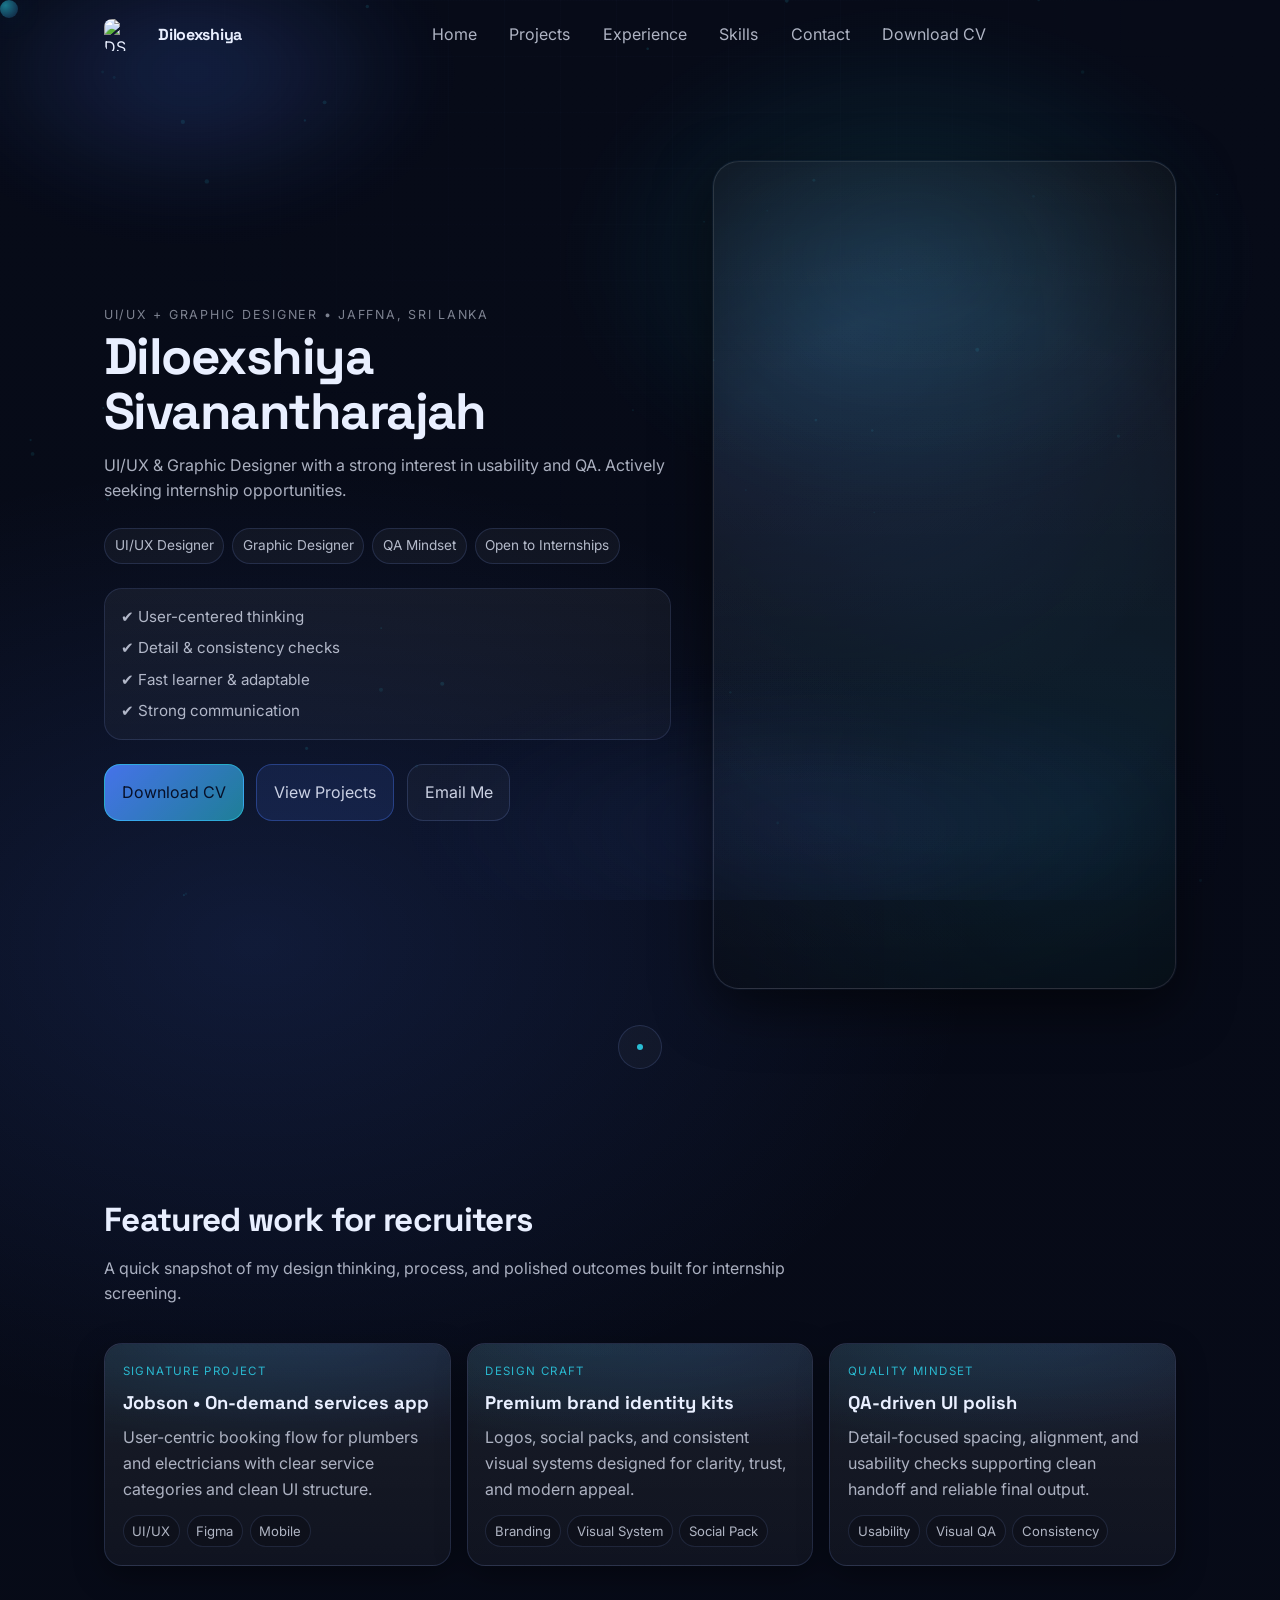
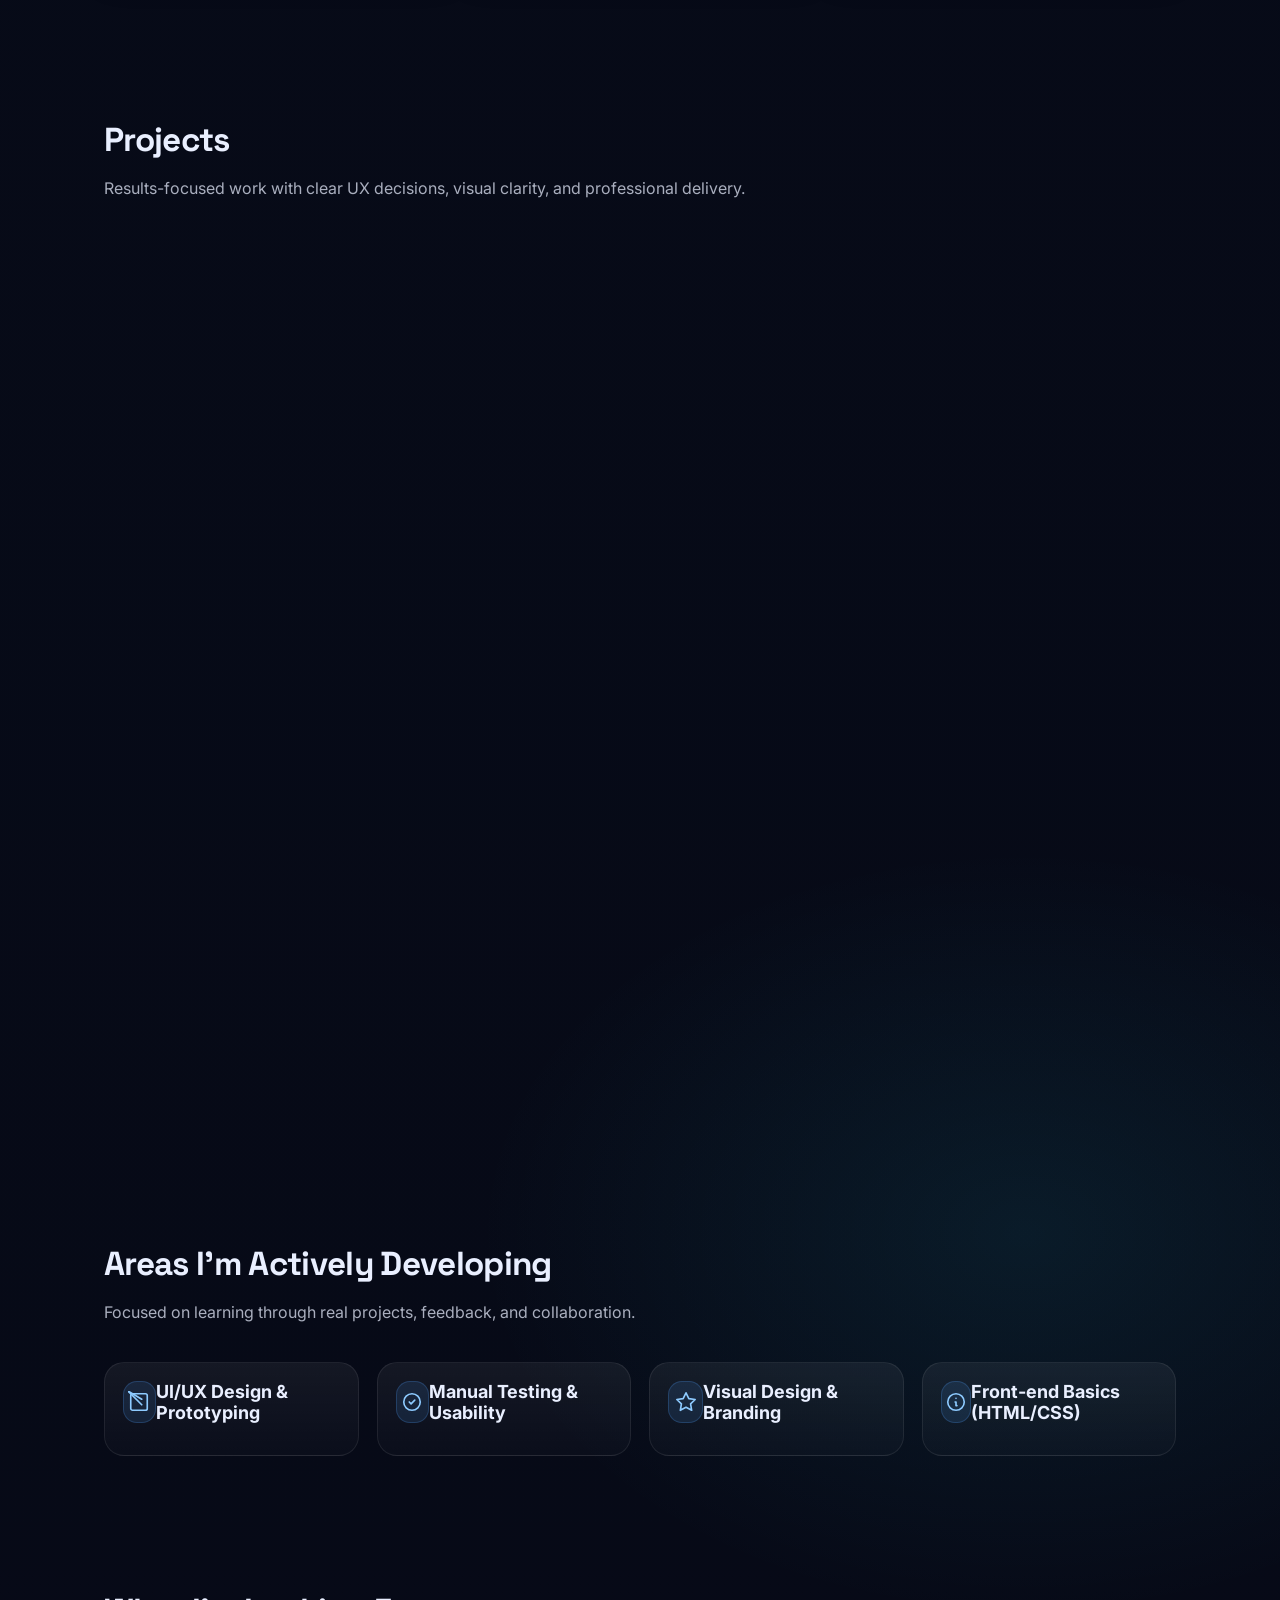
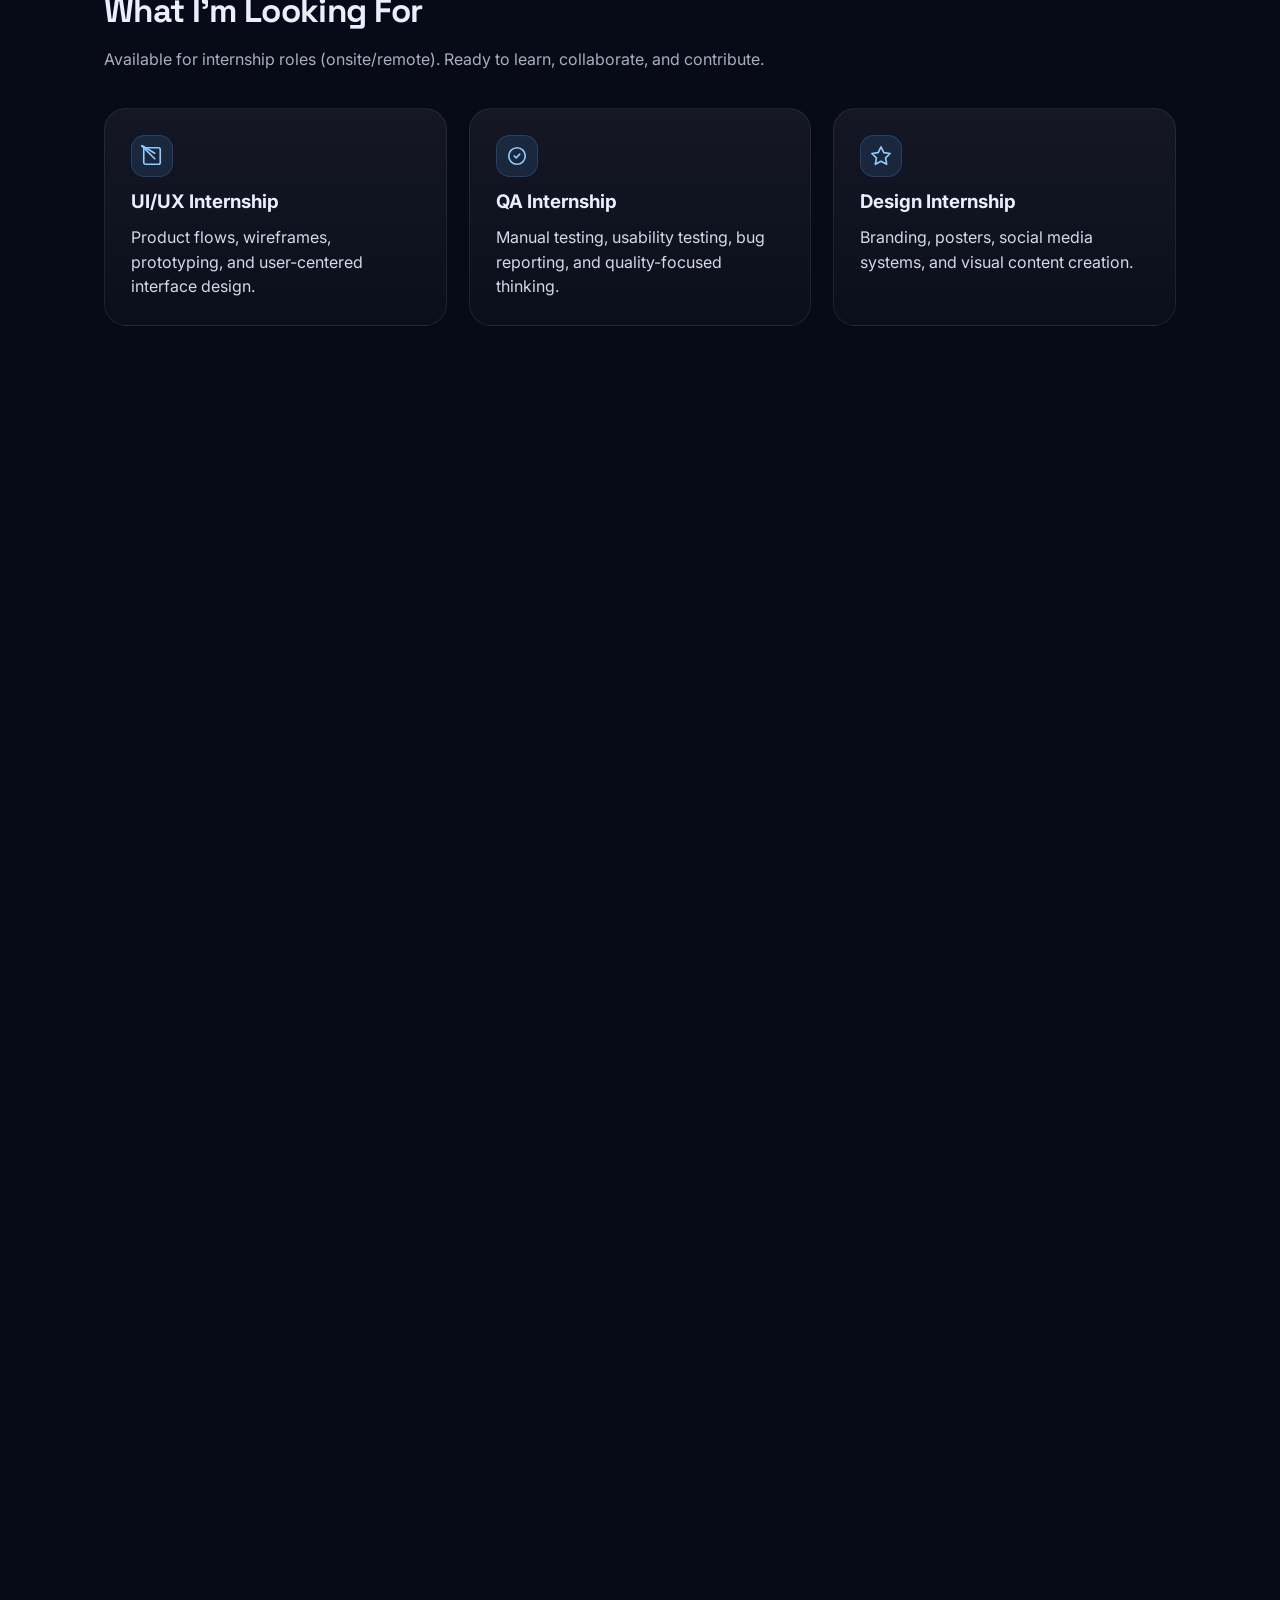
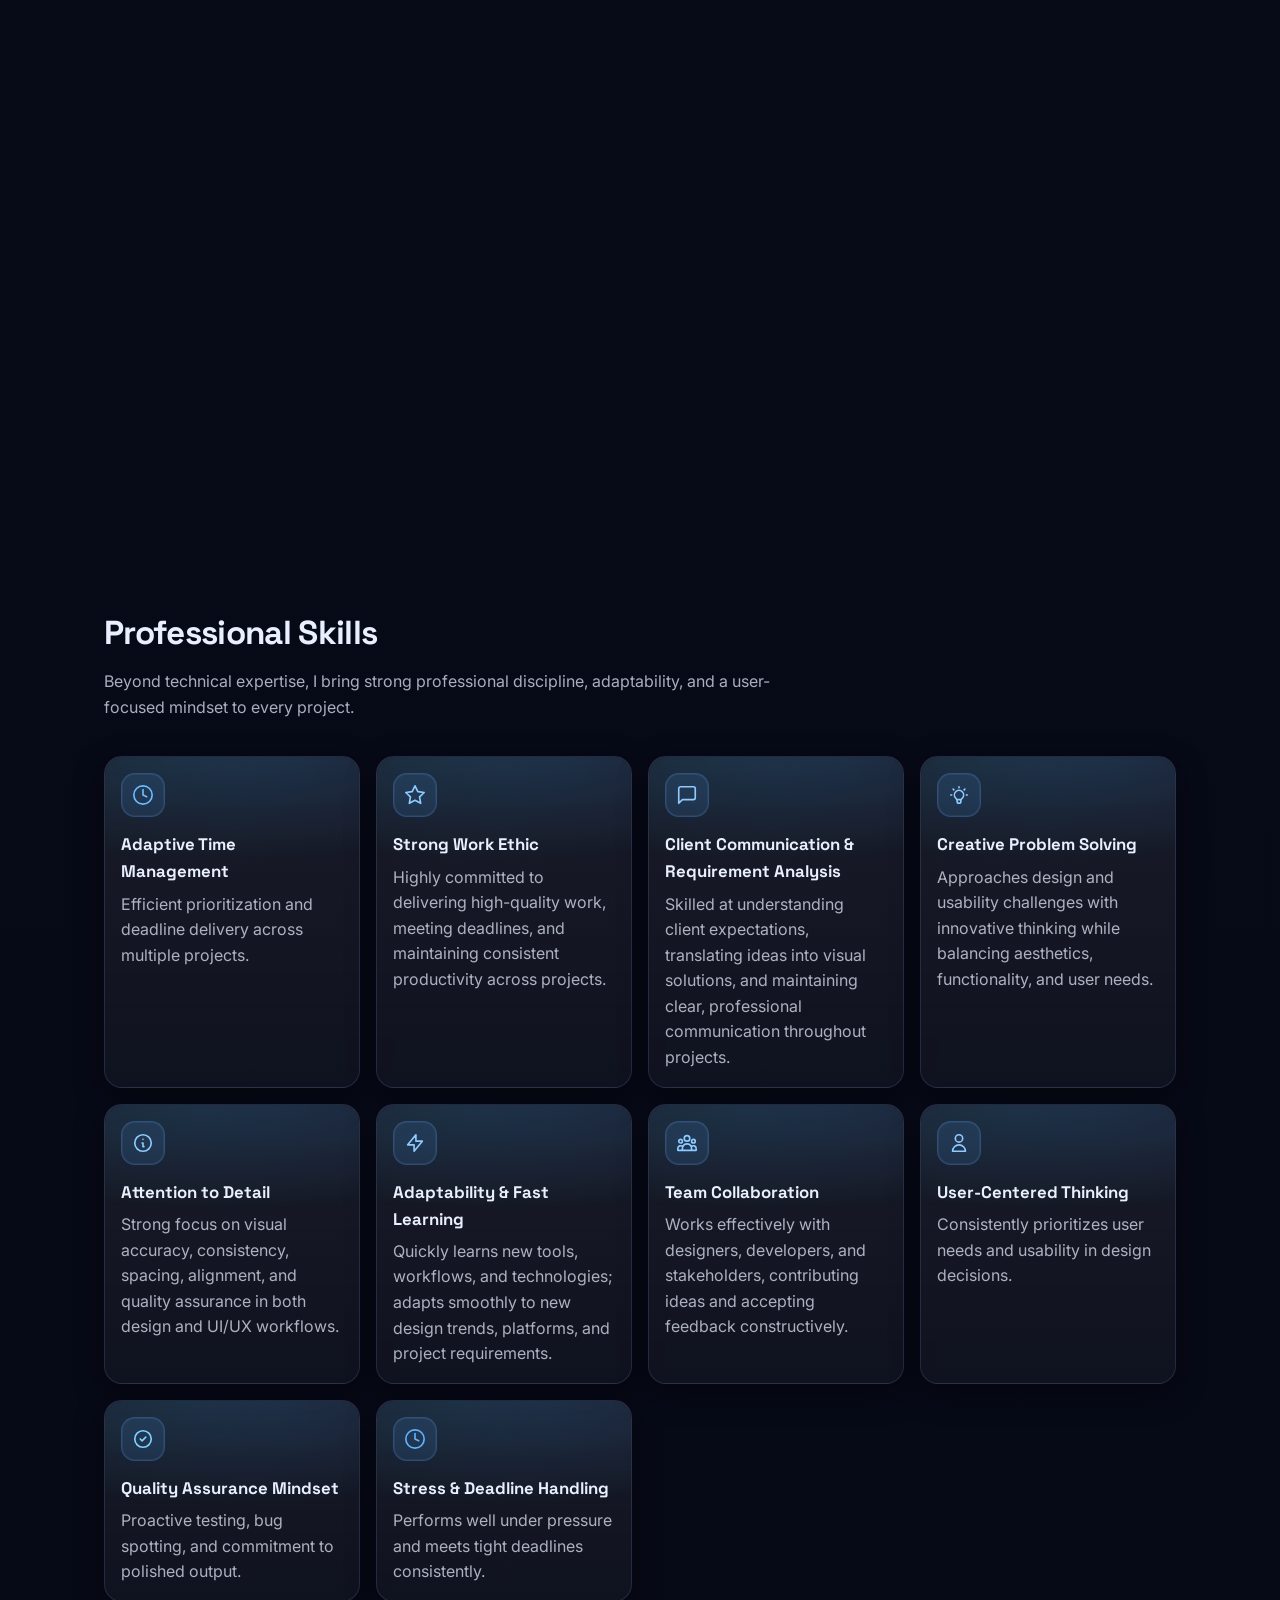
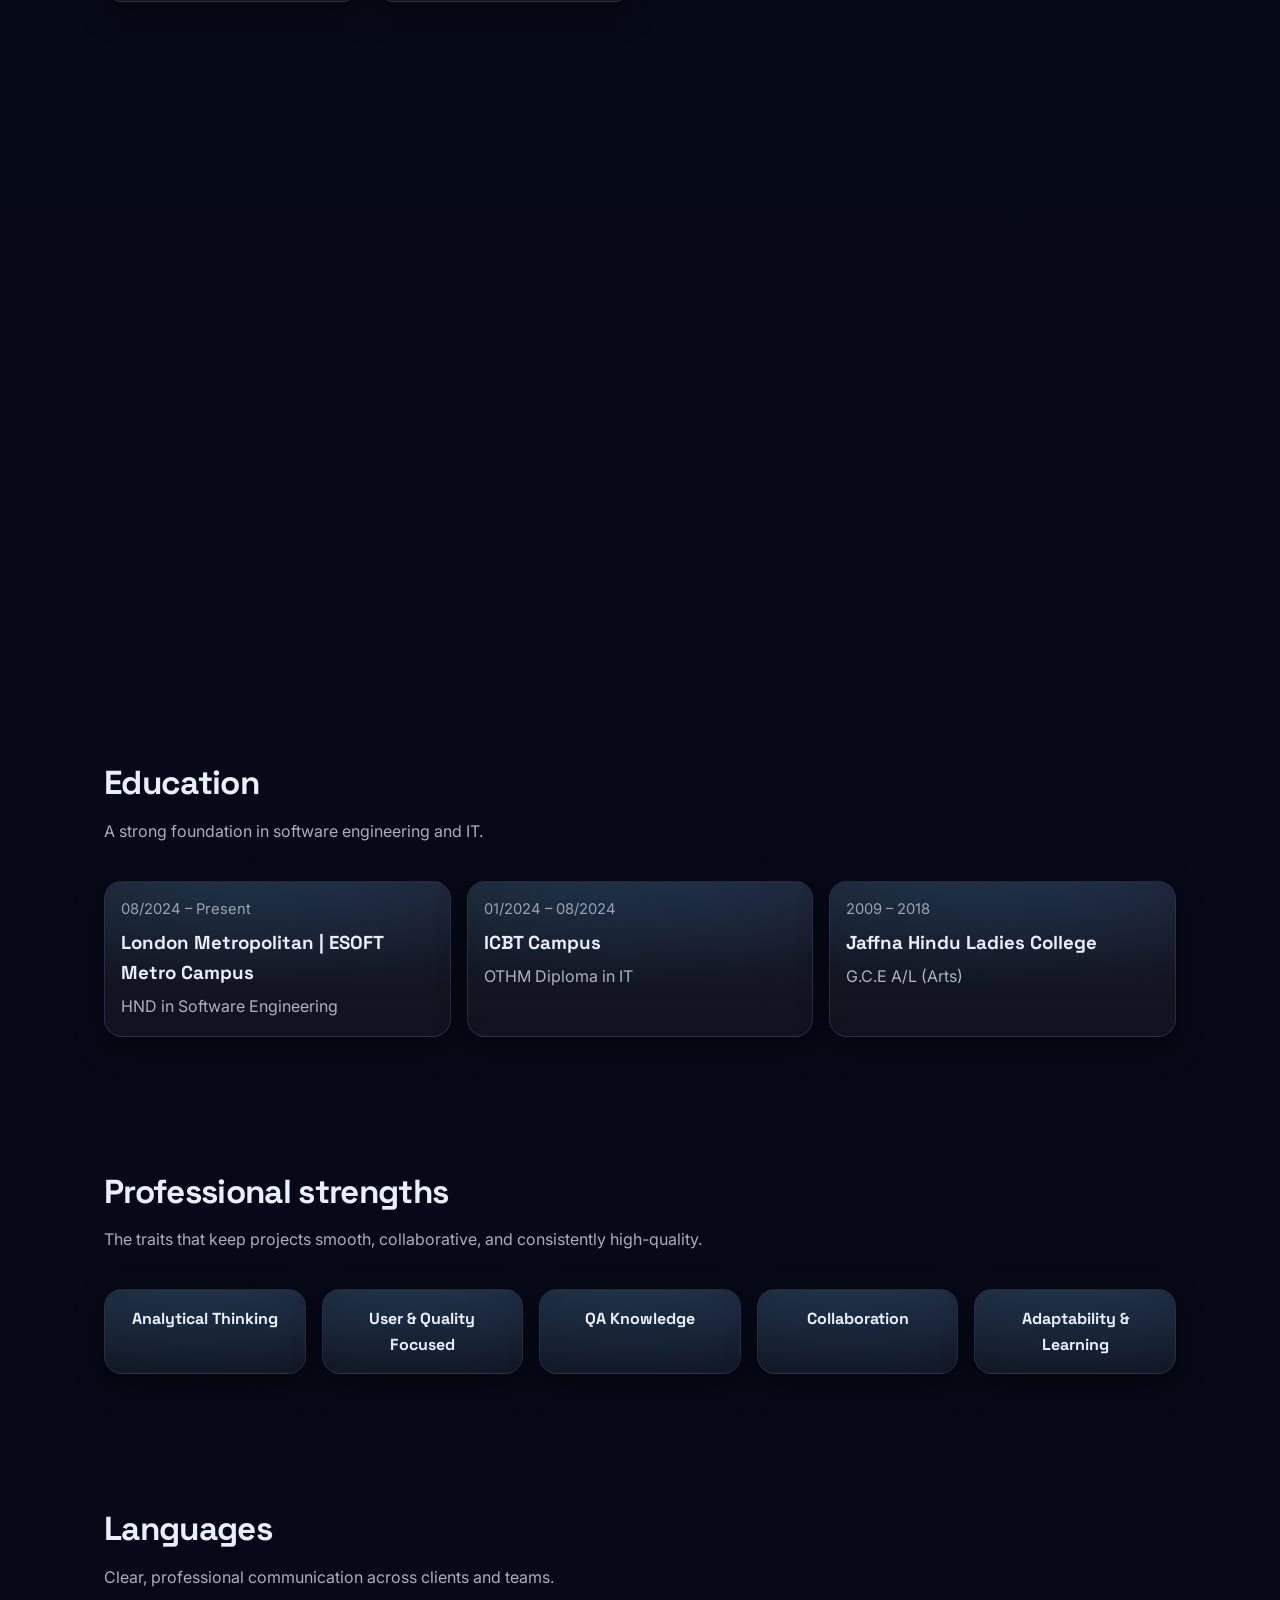
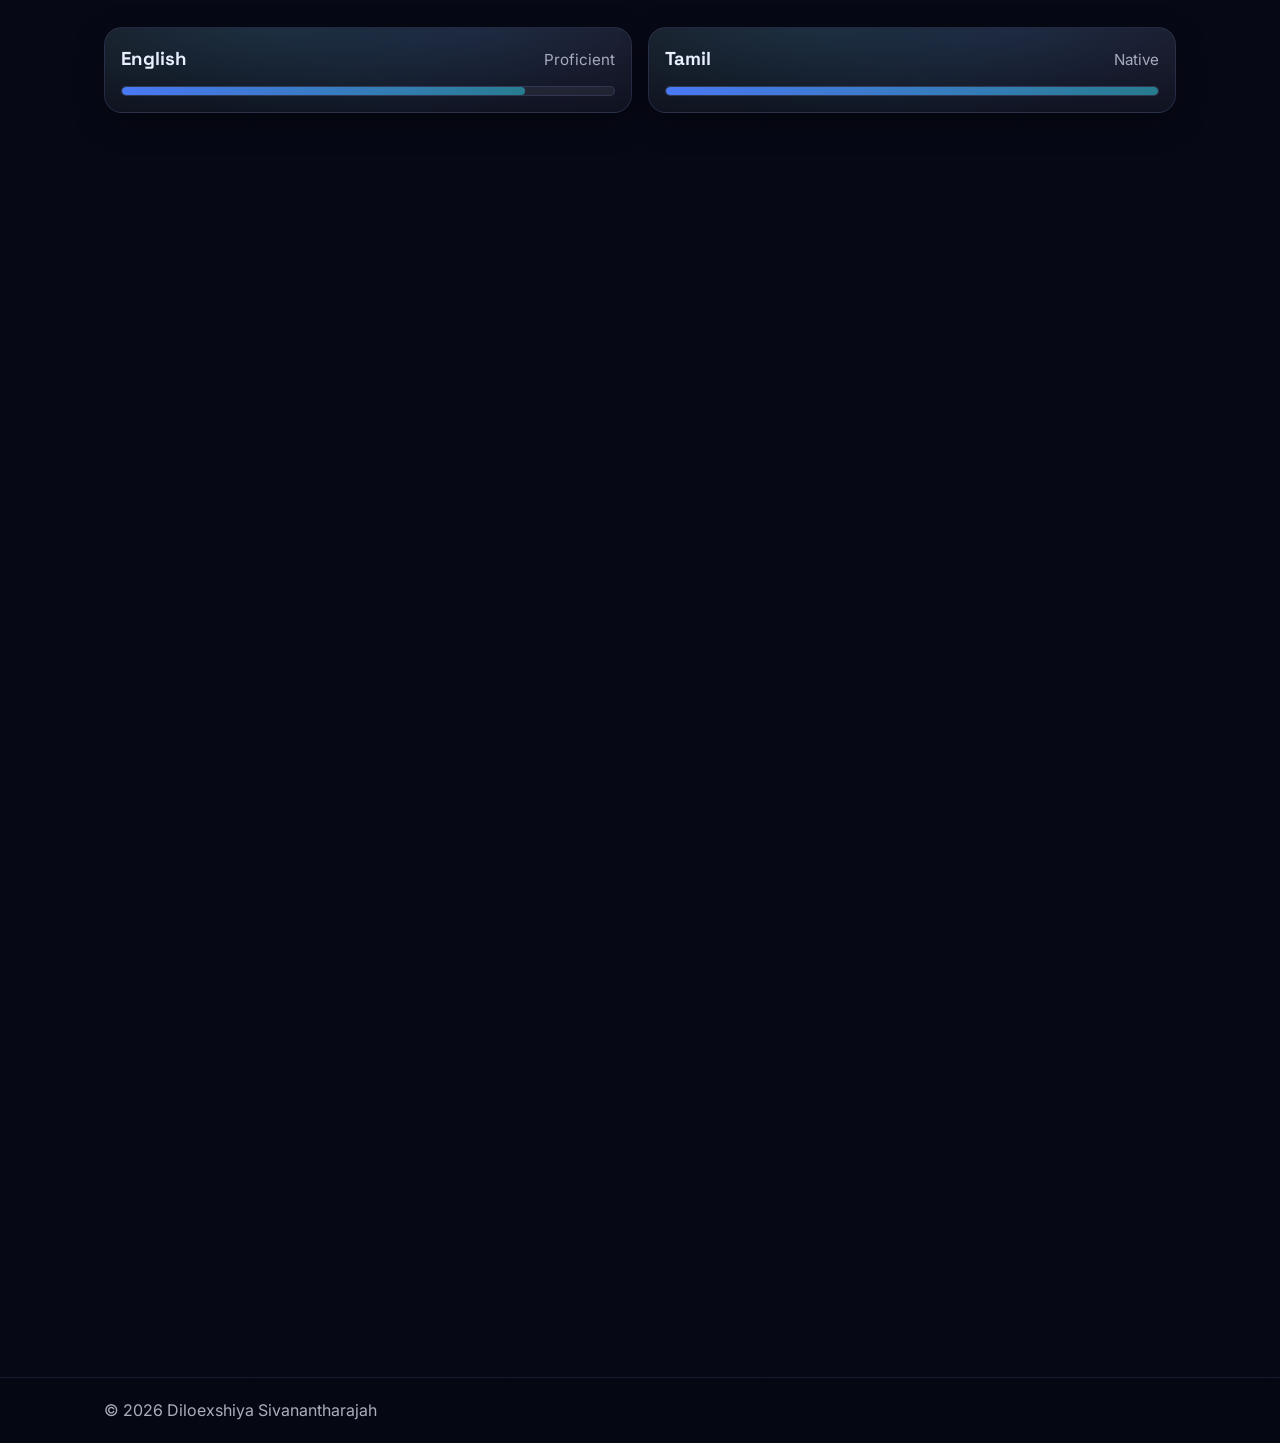
==== index.html @ c5981379 "Add files via upload" ====
<!doctype html>
<html lang="en">
<head>
  <meta charset="utf-8" />
  <meta name="viewport" content="width=device-width, initial-scale=1" />
  <meta name="theme-color" content="#070B18" />

  <!-- Primary SEO -->
  <title>Diloexshiya Sivanantharajah | UI/UX & Graphic Designer | QA Intern</title>
  
  <meta name="description" content="Diloexshiya Sivanantharajah is a UI/UX and Graphic Designer from Jaffna, Sri Lanka, with a strong interest in usability, QA, and user-centered design. Actively seeking UI/UX, QA, or Design internship opportunities." />
  
  <meta name="keywords" content="
Diloexshiya Sivanantharajah,
Diloexshiya,
Sivanantharajah,
Diloexshiya UI UX Designer,
Diloexshiya Graphic Designer,
UI UX Intern Sri Lanka,
QA Intern Sri Lanka,
Design Intern,
Usability Testing Intern,
Junior UI UX Designer,
Graphic Designer Intern,
Quality Assurance Intern,
UI UX Portfolio Sri Lanka
" />
  
  <meta name="author" content="Diloexshiya Sivanantharajah" />
  <meta name="robots" content="index, follow" />
  
  <!-- Open Graph (LinkedIn / Facebook / WhatsApp) -->
  <meta property="og:title" content="Diloexshiya Sivanantharajah | UI/UX & Graphic Designer" />
  <meta property="og:description" content="UI/UX & Graphic Designer with a QA-focused mindset. Passionate about usability, clean design, and quality. Actively seeking internship opportunities." />
  <meta property="og:type" content="website" />
  <meta property="og:url" content="https://yourdomain.com" />
  <meta property="og:image" content="https://yourdomain.com/assets/og-image.jpg" />
  <meta property="og:site_name" content="Diloexshiya Portfolio" />
  
  <!-- Twitter / X -->
  <meta name="twitter:card" content="summary_large_image" />
  <meta name="twitter:title" content="Diloexshiya Sivanantharajah | UI/UX & Graphic Designer" />
  <meta name="twitter:description" content="UI/UX & Graphic Designer with interest in QA, usability, and clean user-centered experiences. Open to internship roles." />
  <meta name="twitter:image" content="https://yourdomain.com/assets/og-image.jpg" />

  <link rel="icon" href="assets/favicon.svg" type="image/svg+xml" />

  <script type="application/ld+json">
  {
    "@context": "https://schema.org",
    "@type": "Person",
    "name": "Diloexshiya Sivanantharajah",
    "alternateName": ["Diloexshiya", "Sivanantharajah"],
    "jobTitle": "UI/UX & Graphic Designer",
    "address": {
      "@type": "PostalAddress",
      "addressLocality": "Jaffna",
      "addressCountry": "Sri Lanka"
    },
    "url": "https://yourdomain.com",
    "email": "mailto:diloexshiya@gmail.com",
    "knowsAbout": [
      "UI/UX Design",
      "Graphic Design",
      "Usability Testing",
      "Quality Assurance",
      "Manual Testing"
    ]
  }
  </script>

  <link rel="preconnect" href="https://fonts.googleapis.com" />
  <link rel="preconnect" href="https://fonts.gstatic.com" crossorigin />
  <link href="https://fonts.googleapis.com/css2?family=Inter:wght@400;500;600&family=Space+Grotesk:wght@500;600;700&display=swap" rel="stylesheet" />

  <link rel="stylesheet" href="styles.css" />
</head>

<body>
  <a class="skip-link" href="#main">Skip to content</a>

  <div class="bg" aria-hidden="true">
    <div class="bg__aurora"></div>
    <div class="bg__grid"></div>
    <canvas class="bg__dots" id="dots" aria-hidden="true"></canvas>
    <div class="bg__noise"></div>
  </div>

  <header class="header" id="header">
    <div class="container header__inner">
      <a class="logo" href="#home" aria-label="Go to home">
        <img src="assets/logo.jpeg" alt="DS" class="logo__img" />
        <span class="logo__text">Diloexshiya</span>
      </a>

      <nav class="nav" aria-label="Primary">
        <button class="nav__toggle" type="button" aria-label="Open menu" aria-expanded="false" aria-controls="nav-menu">
          <span class="nav__toggle-lines" aria-hidden="true"></span>
        </button>

        <div class="nav__menu" id="nav-menu">
          <a class="nav__link" href="#home">Home</a>
          <a class="nav__link" href="#projects">Projects</a>
          <a class="nav__link" href="#experience">Experience</a>
          <a class="nav__link" href="#skills">Skills</a>
          <a class="nav__link" href="#contact">Contact</a>
          <a class="nav__link" href="assets/cv.pdf" download>Download CV</a>
        </div>
      </nav>

      <div class="header__right">
      </div>
    </div>
  </header>

  <main id="main">
    <section class="hero section" id="home">
      <div class="container hero__grid">
        <div class="hero__left reveal" data-reveal>
          <div class="eyebrow">UI/UX + Graphic Designer • Jaffna, Sri Lanka</div>
          <h1 class="hero__title">Diloexshiya Sivanantharajah</h1>
          <p class="hero__sub">UI/UX &amp; Graphic Designer with a strong interest in usability and QA. Actively seeking internship opportunities.</p>

          <div class="badges" aria-label="Trust badges">
            <span class="badge">UI/UX Designer</span>
            <span class="badge">Graphic Designer</span>
            <span class="badge">QA Mindset</span>
            <span class="badge">Open to Internships</span>
          </div>

          <div class="trust-strip" aria-label="Intern strengths">
            <div class="trust-strip__item">✔ User-centered thinking</div>
            <div class="trust-strip__item">✔ Detail & consistency checks</div>
            <div class="trust-strip__item">✔ Fast learner & adaptable</div>
            <div class="trust-strip__item">✔ Strong communication</div>
          </div>

          <div class="hero__ctas">
            <a class="btn btn--primary" href="assets/cv.pdf" download data-magnetic>Download CV</a>
            <a class="btn btn--secondary" href="#projects" data-magnetic>View Projects</a>
            <a class="btn btn--ghost" href="mailto:diloexshiya@gmail.com" data-magnetic>Email Me</a>
          </div>

          <div class="hero__meta">
            <a class="meta-link" href="mailto:diloexshiya@gmail.com"></a>
           
            <span class="meta-text"></span>
          </div>
        </div>

        <aside class="hero__right reveal" data-reveal data-stagger="2">
          <div class="hero-photo">
            <video
              class="profile-video"
              autoplay
              muted
              loop
              playsinline
              preload="metadata"
              poster="assets/profile.mp4"
            >
              <source src="assets/Profile.mp4" type="video/mp4">
            </video>
          </div>
        </aside>
      </div>

      <a class="scroll-indicator" href="#featured" aria-label="Scroll to next section">
        <span class="scroll-indicator__dot" aria-hidden="true"></span>
      </a>
    </section>

    <section class="section" id="featured">
      <div class="container">
        <div class="section__head reveal" data-reveal>
          <h2 class="section__title">Featured work for recruiters</h2>
          <p class="section__lead">A quick snapshot of my design thinking, process, and polished outcomes built for internship screening.</p>
        </div>

        <div class="grid grid--3 reveal" data-reveal data-stagger="1">
          <article class="card feature" tabindex="0">
            <div class="feature__kicker">Signature Project</div>
            <h3 class="feature__title">Jobson • On-demand services app</h3>
            <p class="feature__text">User-centric booking flow for plumbers and electricians with clear service categories and clean UI structure.</p>
            <div class="tags">
              <span class="tag">UI/UX</span>
              <span class="tag">Figma</span>
              <span class="tag">Mobile</span>
            </div>
          </article>
          <article class="card feature" tabindex="0">
            <div class="feature__kicker">Design Craft</div>
            <h3 class="feature__title">Premium brand identity kits</h3>
            <p class="feature__text">Logos, social packs, and consistent visual systems designed for clarity, trust, and modern appeal.</p>
            <div class="tags">
              <span class="tag">Branding</span>
              <span class="tag">Visual System</span>
              <span class="tag">Social Pack</span>
            </div>
          </article>
          <article class="card feature" tabindex="0">
            <div class="feature__kicker">Quality Mindset</div>
            <h3 class="feature__title">QA-driven UI polish</h3>
            <p class="feature__text">Detail-focused spacing, alignment, and usability checks supporting clean handoff and reliable final output.</p>
            <div class="tags">
              <span class="tag">Usability</span>
              <span class="tag">Visual QA</span>
              <span class="tag">Consistency</span>
            </div>
          </article>
        </div>

        <div class="cta-row reveal" data-reveal">
        </div>
      </div>
    </section>

    <section class="section" id="projects">
      <div class="container">
        <div class="section__head reveal" data-reveal>
          <h2 class="section__title">Projects</h2>
          <p class="section__lead">Results-focused work with clear UX decisions, visual clarity, and professional delivery.</p>
        </div>

        <div class="projects reveal" data-reveal data-stagger="1">
          <article class="card project">
            <div class="project__thumb" aria-hidden="true"></div>
            <div class="project__body">
              <div class="project__kicker">CONCEPT PROJECT</div>
              <h3 class="project__title">Jobson | OnDemand Hiring &amp; Home Services App</h3>
              <div class="tags">
                <span class="tag">UI/UX</span>
                <span class="tag">Figma</span>
                <span class="tag">User flows</span>
              </div>
              <p class="project__desc">UI/UX for booking plumbers and electricians with user-centric flows, clear categories, and clean interface structure.</p>
              <div class="project__cta">
                <a class="btn btn--ghost" href="https://www.figma.com/design/7qw42lEBjFdF58IxPMGhHy/UI-UX-Designs----Diloexshiya?node-id=0-1&p=f" target="_blank" rel="noreferrer" data-magnetic>View Case Study</a>
              </div>
            </div>
          </article>

          <article class="card project">
            <div class="project__thumb project__thumb--alt" aria-hidden="true"></div>
            <div class="project__body">
              <div class="project__kicker">CONCEPT PROJECT</div>
              <h3 class="project__title">Brand Identity Kit (Logo + Social Pack)</h3>
              <div class="tags">
                <span class="tag">Branding</span>
                <span class="tag">Logo</span>
                <span class="tag">Social</span>
              </div>
              <p class="project__desc">A cohesive visual identity system built for consistency across logo, typography, and social templates.</p>
              <div class="project__cta">
                <button class="btn btn--ghost" type="button" data-modal-open="brand" data-magnetic>View Case Study</button>
              </div>
            </div>
          </article>

          <article class="card project">
            <div class="project__thumb project__thumb--alt2" aria-hidden="true"></div>
            <div class="project__body">
              <div class="project__kicker">CONCEPT PROJECT</div>
              <h3 class="project__title">Marketing Poster / Social Media Campaign</h3>
              <div class="tags">
                <span class="tag">Graphic</span>
                <span class="tag">Campaign</span>
                <span class="tag">Layout</span>
              </div>
              <p class="project__desc">High-impact visuals designed for scroll-stopping clarity and brand-aligned messaging.</p>
              <div class="project__cta">
                <button class="btn btn--ghost" type="button" data-modal-open="marketing" data-magnetic>View Case Study</button>
              </div>
            </div>
          </article>
        </div>

        <div class="cta-row reveal" data-reveal>
        </div>
      </div>
    </section>

    <section class="section" id="developing">
      <div class="container">
        <div class="section__head reveal" data-reveal>
          <h2 class="section__title">Areas I’m Actively Developing</h2>
          <p class="section__lead">Focused on learning through real projects, feedback, and collaboration.</p>
        </div>

        <div class="developing-grid reveal" data-reveal data-stagger="1">
          <article class="developing-card">
            <div class="card-icon">
              <svg viewBox="0 0 24 24" aria-hidden="true">
                <rect x="3" y="3" width="18" height="18" rx="2" ry="2" />
                <line x="9" y="9" x2="15" y2="9" />
                <line x="9" y="15" x2="15" y2="15" />
              </svg>
            </div>
            <h3>UI/UX Design &amp; Prototyping</h3>
          </article>
          <article class="developing-card">
            <div class="card-icon">
              <svg viewBox="0 0 24 24" aria-hidden="true">
                <path d="M9 12l2 2 4-4m6 2a9 9 0 11-18 0 9 9 0 0118 0z" />
              </svg>
            </div>
            <h3>Manual Testing &amp; Usability</h3>
          </article>
          <article class="developing-card">
            <div class="card-icon">
              <svg viewBox="0 0 24 24" aria-hidden="true">
                <path d="M12 2l3.09 6.26L22 9.27l-5 4.87 1.18 6.88L12 17.77l-6.18 3.25L7 14.14 2 9.27l6.91-1.01L12 2z" />
              </svg>
            </div>
            <h3>Visual Design &amp; Branding</h3>
          </article>
          <article class="developing-card">
            <div class="card-icon">
              <svg viewBox="0 0 24 24" aria-hidden="true">
                <path d="M13 16h-1v-4h-1m1-4h.01M21 12a9 9 0 11-18 0 9 9 0 0118 0z" />
              </svg>
            </div>
            <h3>Front-end Basics (HTML/CSS)</h3>
          </article>
        </div>
      </div>
    </section>

    <section class="section" id="looking-for">
      <div class="container">
        <div class="section__head reveal" data-reveal>
          <h2 class="section__title">What I’m Looking For</h2>
          <p class="section__lead">Available for internship roles (onsite/remote). Ready to learn, collaborate, and contribute.</p>
        </div>

        <div class="looking-grid reveal" data-reveal data-stagger="1">
          <article class="looking-card">
            <div class="card-icon">
              <svg viewBox="0 0 24 24" aria-hidden="true">
                <rect x="3" y="3" width="18" height="18" rx="2" ry="2" />
                <line x="9" y="9" x2="15" y2="9" />
                <line x="9" y="15" x2="15" y2="15" />
              </svg>
            </div>
            <h3>UI/UX Internship</h3>
            <p>Product flows, wireframes, prototyping, and user-centered interface design.</p>
          </article>
          <article class="looking-card">
            <div class="card-icon">
              <svg viewBox="0 0 24 24" aria-hidden="true">
                <path d="M9 12l2 2 4-4m6 2a9 9 0 11-18 0 9 9 0 0118 0z" />
              </svg>
            </div>
            <h3>QA Internship</h3>
            <p>Manual testing, usability testing, bug reporting, and quality-focused thinking.</p>
          </article>
          <article class="looking-card">
            <div class="card-icon">
              <svg viewBox="0 0 24 24" aria-hidden="true">
                <path d="M12 2l3.09 6.26L22 9.27l-5 4.87 1.18 6.88L12 17.77l-6.18 3.25L7 14.14 2 9.27l6.91-1.01L12 2z" />
              </svg>
            </div>
            <h3>Design Internship</h3>
            <p>Branding, posters, social media systems, and visual content creation.</p>
          </article>
        </div>
      </div>
    </section>

    <section class="section" id="about">
      <div class="container">
        <div class="section__head reveal" data-reveal>
          <h2 class="section__title">About</h2>
          <p class="section__lead">A detail-driven designer with a growth mindset, eager to learn and contribute in UI/UX or QA roles.</p>
        </div>

        <div class="about-layout reveal" data-reveal data-stagger="1">
          <div class="about-card">
            <p>I’m a detail-oriented and creative IT undergraduate with hands-on experience in graphic design and UI/UX. I focus on building clean, user-centered interfaces and visuals that solve real problems.</p>
            <p>Alongside design, I’m interested in software QA, usability, and manual testing fundamentals bringing a quality mindset to every screen, layout, and interaction.</p>
            <p>I’m eager to grow as a QA or UI/UX intern and contribute to teams that value clarity, usability, and reliable delivery. I enjoy learning quickly and collaborating with others.</p>
          </div>

          <div class="feature-row">
            <div class="feature-card horizontal">
              <h3>UI/UX Design</h3>
              <p>User flows, wireframes, and clean interface systems built for usability.</p>
            </div>
            <div class="feature-card horizontal">
              <h3>Graphic Design</h3>
              <p>Logos, posters, social creatives, and brand-aligned marketing visuals.</p>
            </div>
            <div class="feature-card horizontal">
              <h3>Quality &amp; Usability Mindset (QA)</h3>
              <p>Visual checks, consistency, and usability thinking for polished results.</p>
            </div>
          </div>
        </div>
      </div>
    </section>

    <section class="section" id="skills">
      <div class="container">
        <div class="section__head reveal" data-reveal>
          <h2 class="section__title">Skills</h2>
          <p class="section__lead">My skill set blends design, development fundamentals, data tools, and a QA-driven mindset to deliver reliable, professional results.</p>
        </div>

        <div class="grid grid--2 reveal" data-reveal data-stagger="1">
          <div class="card skillset">
            <h3 class="skillset__title">Programming Languages</h3>
            <div class="pills">
              <span class="pill">Java</span>
              <span class="pill">C#</span>
              <span class="pill">Python</span>
              <span class="pill">C++</span>
            </div>
          </div>
          <div class="card skillset">
            <h3 class="skillset__title">Web Technologies</h3>
            <div class="pills">
              <span class="pill">HTML</span>
              <span class="pill">CSS</span>
              <span class="pill">JavaScript</span>
            </div>
          </div>
          <div class="card skillset">
            <h3 class="skillset__title">Databases</h3>
            <div class="pills">
              <span class="pill">MySQL</span>
              <span class="pill">SQL</span>
            </div>
          </div>
          <div class="card skillset">
            <h3 class="skillset__title">Data, Analytics & Visualization Tools</h3>
            <div class="pills">
              <span class="pill">Power BI</span>
              <span class="pill">SPSS</span>
            </div>
          </div>
          <div class="card skillset">
            <h3 class="skillset__title">QA & Automation Fundamentals</h3>
            <div class="pills">
              <span class="pill">Manual Testing Concepts</span>
              <span class="pill">Test Case Creation</span>
              <span class="pill">Basic Workflow Automation</span>
              <span class="pill">Usability & Visual QA</span>
            </div>
          </div>
          <div class="card skillset">
            <h3 class="skillset__title">Design & Creative Tools</h3>
            <div class="pills">
              <span class="pill">Figma</span>
              <span class="pill">Adobe Photoshop</span>
              <span class="pill">Adobe Illustrator</span>
              <span class="pill">Canva</span>
              <span class="pill">CapCut</span>
            </div>
          </div>
          <div class="card skillset">
            <h3 class="skillset__title">Development & Technical Tools</h3>
            <div class="pills">
              <span class="pill">Visual Studio Code</span>
              <span class="pill">Visual Studio</span>
              <span class="pill">XAMPP</span>
              <span class="pill">Draw.io</span>
              <span class="pill">Cisco Packet Tracer</span>
            </div>
          </div>
          <div class="card skillset">
            <h3 class="skillset__title">Productivity & Office Tools</h3>
            <div class="pills">
              <span class="pill">Microsoft Office 365 (Word, Excel, PowerPoint, Outlook)</span>
            </div>
          </div>
          <div class="card skillset">
            <h3 class="skillset__title">AI & Productivity Tools</h3>
            <div class="pills">
              <span class="pill">Prompt Engineering</span>
              <span class="pill">Generative AI Tools (ChatGPT, Gemini)</span>
            </div>
          </div>
        </div>
      </div>
    </section>

    <section class="section" id="professional">
      <div class="container">
        <div class="section__head reveal" data-reveal>
          <h2 class="section__title">Professional Skills</h2>
          <p class="section__lead">Beyond technical expertise, I bring strong professional discipline, adaptability, and a user-focused mindset to every project.</p>
        </div>

        <div class="grid grid--4 reveal" data-reveal data-stagger="1">
          <article class="card prof" data-meter="tm" tabindex="0">
            <div class="prof__icon">
              <svg viewBox="0 0 24 24" aria-hidden="true">
                <circle cx="12" cy="12" r="10" />
                <polyline points="12,6 12,12 16,14" />
              </svg>
            </div>
            <h3 class="prof__title">Adaptive Time Management</h3>
            <div class="prof__meter">
              <div class="prof__bar" style="--percent: 85%"></div>
            </div>
            <p class="prof__text">Efficient prioritization and deadline delivery across multiple projects.</p>
          </article>

          <article class="card prof" data-meter="we" tabindex="0">
            <div class="prof__icon">
              <svg viewBox="0 0 24 24" aria-hidden="true">
                <path d="M12 2l3.09 6.26L22 9.27l-5 4.87 1.18 6.88L12 17.77l-6.18 3.25L7 14.14 2 9.27l6.91-1.01L12 2z" />
              </svg>
            </div>
            <h3 class="prof__title">Strong Work Ethic</h3>
            <div class="prof__meter">
              <div class="prof__bar" style="--percent: 90%"></div>
            </div>
            <p class="prof__text">Highly committed to delivering high-quality work, meeting deadlines, and maintaining consistent productivity across projects.</p>
          </article>

          <article class="card prof" data-meter="cc" tabindex="0">
            <div class="prof__icon">
              <svg viewBox="0 0 24 24" aria-hidden="true">
                <path d="M21 15a2 2 0 0 1-2 2H7l-4 4V5a2 2 0 0 1 2-2h14a2 2 0 0 1 2 2z" />
              </svg>
            </div>
            <h3 class="prof__title">Client Communication &amp; Requirement Analysis</h3>
            <div class="prof__meter">
              <div class="prof__bar" style="--percent: 88%"></div>
            </div>
            <p class="prof__text">Skilled at understanding client expectations, translating ideas into visual solutions, and maintaining clear, professional communication throughout projects.</p>
          </article>

          <article class="card prof" data-meter="ps" tabindex="0">
            <div class="prof__icon">
              <svg viewBox="0 0 24 24" aria-hidden="true">
                <path d="M9.663 17h4.673M12 3v1m6.364 1.636l-.707.707M21 12h-1M4 12H3m3.343-5.657l-.707-.707m2.828 9.9a5 5 0 117.072 0l-.548.547A3.374 3.374 0 0014 18.469V19a2 2 0 11-4 0v-.531c0-.895-.356-1.754-.988-2.386l-.548-.547z" />
              </svg>
            </div>
            <h3 class="prof__title">Creative Problem Solving</h3>
            <div class="prof__meter">
              <div class="prof__bar" style="--percent: 82%"></div>
            </div>
            <p class="prof__text">Approaches design and usability challenges with innovative thinking while balancing aesthetics, functionality, and user needs.</p>
          </article>

          <article class="card prof" data-meter="detail" tabindex="0">
            <div class="prof__icon">
              <svg viewBox="0 0 24 24" aria-hidden="true">
                <path d="M13 16h-1v-4h-1m1-4h.01M21 12a9 9 0 11-18 0 9 9 0 0118 0z" />
              </svg>
            </div>
            <h3 class="prof__title">Attention to Detail</h3>
            <div class="prof__meter">
              <div class="prof__bar" style="--percent: 92%"></div>
            </div>
            <p class="prof__text">Strong focus on visual accuracy, consistency, spacing, alignment, and quality assurance in both design and UI/UX workflows.</p>
          </article>

          <article class="card prof" data-meter="adapt" tabindex="0">
            <div class="prof__icon">
              <svg viewBox="0 0 24 24" aria-hidden="true">
                <path d="M13 10V3L4 14h7v7l9-11h-7z" />
              </svg>
            </div>
            <h3 class="prof__title">Adaptability &amp; Fast Learning</h3>
            <div class="prof__meter">
              <div class="prof__bar" style="--percent: 87%"></div>
            </div>
            <p class="prof__text">Quickly learns new tools, workflows, and technologies; adapts smoothly to new design trends, platforms, and project requirements.</p>
          </article>

          <article class="card prof" data-meter="collab" tabindex="0">
            <div class="prof__icon">
              <svg viewBox="0 0 24 24" aria-hidden="true">
                <path d="M17 20h5v-2a3 3 0 00-5.356-1.857M17 20H7m10 0v-2c0-.656-.126-1.283-.356-1.857M7 20H2v-2a3 3 0 015.356-1.857M7 20v-2c0-.656.126-1.283.356-1.857m0 0a5.002 5.002 0 019.288 0M15 7a3 3 0 11-6 0 3 3 0 016 0zm6 3a2 2 0 11-4 0 2 2 0 014 0zM7 10a2 2 0 11-4 0 2 2 0 014 0z" />
              </svg>
            </div>
            <h3 class="prof__title">Team Collaboration</h3>
            <div class="prof__meter">
              <div class="prof__bar" style="--percent: 85%"></div>
            </div>
            <p class="prof__text">Works effectively with designers, developers, and stakeholders, contributing ideas and accepting feedback constructively.</p>
          </article>

          <article class="card prof" data-meter="uc" tabindex="0">
            <div class="prof__icon">
              <svg viewBox="0 0 24 24" aria-hidden="true">
                <path d="M16 7a4 4 0 11-8 0 4 4 0 018 0zM12 14a7 7 0 00-7 7h14a7 7 0 00-7-7z" />
              </svg>
            </div>
            <h3 class="prof__title">User-Centered Thinking</h3>
            <div class="prof__meter">
              <div class="prof__bar" style="--percent: 89%"></div>
            </div>
            <p class="prof__text">Consistently prioritizes user needs and usability in design decisions.</p>
          </article>

          <article class="card prof" data-meter="qa" tabindex="0">
            <div class="prof__icon">
              <svg viewBox="0 0 24 24" aria-hidden="true">
                <path d="M9 12l2 2 4-4m6 2a9 9 0 11-18 0 9 9 0 0118 0z" />
              </svg>
            </div>
            <h3 class="prof__title">Quality Assurance Mindset</h3>
            <div class="prof__meter">
              <div class="prof__bar" style="--percent: 86%"></div>
            </div>
            <p class="prof__text">Proactive testing, bug spotting, and commitment to polished output.</p>
          </article>

          <article class="card prof" data-meter="stress" tabindex="0">
            <div class="prof__icon">
              <svg viewBox="0 0 24 24" aria-hidden="true">
                <circle cx="12" cy="12" r="10" />
                <polyline points="12,6 12,12 16,14" />
              </svg>
            </div>
            <h3 class="prof__title">Stress &amp; Deadline Handling</h3>
            <div class="prof__meter">
              <div class="prof__bar" style="--percent: 83%"></div>
            </div>
            <p class="prof__text">Performs well under pressure and meets tight deadlines consistently.</p>
          </article>
        </div>
      </div>
    </section>

    <section class="section" id="experience">
      <div class="container">
        <div class="section__head reveal" data-reveal>
          <h2 class="section__title">Experience</h2>
          <p class="section__lead">Hands-on freelance delivery and professional teamwork, presented as a clean timeline.</p>
        </div>

        <div class="timeline reveal" data-reveal data-stagger="1">
          <article class="timeline__item">
            <div class="timeline__dot" aria-hidden="true"></div>
            <div class="card timeline__card">
              <div class="timeline__meta">08/2024 – Present</div>
              <h3 class="timeline__title">Freelance Graphic &amp; UI/UX Designer</h3>
              <ul class="timeline__list">
                <li>Designed logos, social creatives, posters, and marketing materials.</li>
                <li>Collaborated with clients to define brand identity and objectives.</li>
                <li>Managed multiple projects with structured feedback iterations.</li>
              </ul>
            </div>
          </article>

          <article class="timeline__item">
            <div class="timeline__dot" aria-hidden="true"></div>
            <div class="card timeline__card">
              <div class="timeline__meta">Jaffna Zonal Education Office</div>
              <h3 class="timeline__title">In Service Advisor (ISA)</h3>
              <ul class="timeline__list">
                <li>Supported coordination and communication in a structured office workflow.</li>
                <li>Maintained accuracy and consistency in documentation and updates.</li>
              </ul>
            </div>
          </article>
        </div>
      </div>
    </section>

    <section class="section" id="education">
      <div class="container">
        <div class="section__head reveal" data-reveal>
          <h2 class="section__title">Education</h2>
          <p class="section__lead">A strong foundation in software engineering and IT.</p>
        </div>

        <div class="grid grid--3 reveal" data-reveal data-stagger="1">
          <article class="card edu">
            <div class="edu__meta">08/2024 – Present</div>
            <h3 class="edu__title">London Metropolitan | ESOFT Metro Campus</h3>
            <p class="edu__text">HND in Software Engineering</p>
          </article>
          <article class="card edu">
            <div class="edu__meta">01/2024 – 08/2024</div>
            <h3 class="edu__title">ICBT Campus</h3>
            <p class="edu__text">OTHM Diploma in IT</p>
          </article>
          <article class="card edu">
            <div class="edu__meta">2009 – 2018</div>
            <h3 class="edu__title">Jaffna Hindu Ladies College</h3>
            <p class="edu__text">G.C.E A/L (Arts)</p>
          </article>
        </div>
      </div>
    </section>

    <section class="section" id="strengths">
      <div class="container">
        <div class="section__head reveal" data-reveal>
          <h2 class="section__title">Professional strengths</h2>
          <p class="section__lead">The traits that keep projects smooth, collaborative, and consistently high-quality.</p>
        </div>

        <div class="grid grid--5 reveal" data-reveal data-stagger="1">
          <article class="card strength"><h3>Analytical Thinking</h3></article>
          <article class="card strength"><h3>User &amp; Quality Focused</h3></article>
          <article class="card strength"><h3>QA Knowledge</h3></article>
          <article class="card strength"><h3>Collaboration</h3></article>
          <article class="card strength"><h3>Adaptability &amp; Learning</h3></article>
        </div>
      </div>
    </section>

    <section class="section" id="languages">
      <div class="container">
        <div class="section__head reveal" data-reveal>
          <h2 class="section__title">Languages</h2>
          <p class="section__lead">Clear, professional communication across clients and teams.</p>
        </div>

        <div class="grid grid--2 reveal" data-reveal data-stagger="1">
          <div class="card lang">
            <div class="lang__row">
              <h3 class="lang__title">English</h3>
              <span class="lang__level">Proficient</span>
            </div>
            <div class="lang__bar" aria-hidden="true"><span class="lang__fill" data-fill="0.82"></span></div>
          </div>
          <div class="card lang">
            <div class="lang__row">
              <h3 class="lang__title">Tamil</h3>
              <span class="lang__level">Native</span>
            </div>
            <div class="lang__bar" aria-hidden="true"><span class="lang__fill" data-fill="1"></span></div>
          </div>
        </div>
      </div>
    </section>

    <section class="section" id="references">
      <div class="container">
        <div class="section__head reveal" data-reveal>
          <h2 class="section__title">References</h2>
          <p class="section__lead">Professional contacts available on request.</p>
        </div>

        <div class="grid grid--2 reveal" data-reveal data-stagger="1">
          <article class="card ref">
            <h3 class="ref__name">Akalya Rajabhrathy</h3>
            <p class="ref__meta">+94 77 617 6884</p>
          </article>
          <article class="card ref">
            <h3 class="ref__name">A Antony Romolson LL.B(Hon) LL.M, Attorney-at-law</h3>
            <p class="ref__meta"><a href="mailto:antonyromolson@gmail.com">antonyromolson@gmail.com</a><br />Mobile: +94 77 170 0264</p>
          </article>
        </div>
      </div>
    </section>

    <section class="section" id="contact">
      <div class="container">
        <div class="section__head reveal" data-reveal>
          <h2 class="section__title">Contact</h2>
          <p class="section__lead">I’m currently seeking UI/UX or QA internship opportunities. If you’re hiring interns, I’d love to connect.</p>
        </div>

        <div class="contact reveal" data-reveal data-stagger="1">
          <div class="card contact__info">
            <div class="contact__item">
              <div class="contact__label">Email</div>
              <a class="contact__value" href="mailto:diloexshiya@gmail.com">diloexshiya@gmail.com</a>
            </div>
            <div class="contact__item">
              <div class="contact__label">Phone</div>
              <a class="contact__value" href="tel:+94762922834">+94 76 292 2834</a>
            </div>
            <div class="contact__item">
              <div class="contact__label">Location</div>
              <div class="contact__value">Jaffna, Sri Lanka</div>
            </div>

            <div class="social" aria-label="Social links">
              <a class="social__btn" href="mailto:diloexshiya@gmail.com" data-platform="email" data-magnetic>Email</a>
              <a class="social__btn" href="#" target="_blank" rel="noreferrer" data-platform="linkedin" data-magnetic>LinkedIn</a>
              <a class="social__btn" href="#" target="_blank" rel="noreferrer" data-platform="behance" data-magnetic>Behance</a>
              <a class="social__btn" href="https://www.figma.com/design/7qw42lEBjFdF58IxPMGhHy/UI-UX-Designs----Diloexshiya?node-id=0-1&p=f" target="_blank" rel="noreferrer" data-platform="figma" data-magnetic>Figma</a>
              <a class="btn btn--primary btn--block" href="assets/cv.pdf" download data-magnetic>Download CV</a>
            </div>
          </div>

          <div class="card contact__form">
            <form id="contact-form" novalidate>
              <div class="field">
                <label class="field__label" for="name">Name</label>
                <input class="field__input" id="name" name="name" type="text" autocomplete="name" required />
                <div class="field__error" data-error-for="name" role="alert"></div>
              </div>

              <div class="field">
                <label class="field__label" for="email">Email</label>
                <input class="field__input" id="email" name="email" type="email" autocomplete="email" required />
                <div class="field__error" data-error-for="email" role="alert"></div>
              </div>

              <div class="field">
                <label class="field__label" for="message">Message</label>
                <textarea class="field__input field__textarea" id="message" name="message" rows="5" required></textarea>
                <div class="field__error" data-error-for="message" role="alert"></div>
              </div>

              <button class="btn btn--primary btn--block" type="submit" data-magnetic>Send Message</button>
            </form>
          </div>
        </div>
      </div>
    </section>
  </main>

  <footer class="footer">
    <div class="container footer__inner">
      <div class="footer__left">© <span id="year"></span> Diloexshiya Sivanantharajah</div>
      <div class="footer__right" aria-label="Footer links">
      </div>
    </div>
  </footer>

  <div class="toast" id="toast" role="status" aria-live="polite" aria-atomic="true"></div>

  <dialog class="modal" id="modal" aria-label="Project case study">
    <div class="modal__inner">
      <button class="modal__close" type="button" aria-label="Close modal" data-modal-close>Close</button>
      <div class="modal__content" id="modal-content"></div>
    </div>
  </dialog>

  <div class="cursor" id="cursor" aria-hidden="true"></div>

  <script src="script.js"></script>
</body>
</html>
---- styles.css ----
html,body{overflow-x:hidden}
:root{
  --bg-0:#060815;
  --bg-1:#070b18;
  --bg-2:#0b1430;
  --card:rgba(255,255,255,.06);
  --card-2:rgba(255,255,255,.08);
  --stroke:rgba(140,170,255,.18);
  --stroke-2:rgba(140,170,255,.28);

  --text:#e9efff;
  --muted:rgba(233,239,255,.72);
  --faint:rgba(233,239,255,.52);

  --accent:#4c7dff;
  --accent-2:#2fe7ff;
  --glow:rgba(76,125,255,.35);
  --glow-2:rgba(47,231,255,.18);

  --shadow:0 18px 50px rgba(0,0,0,.45);
  --shadow-soft:0 10px 30px rgba(0,0,0,.35);

  --radius:18px;
  --radius-sm:14px;
  --container:1120px;

  --space-1:clamp(.75rem,1.2vw,1rem);
  --space-2:clamp(1rem,2vw,1.5rem);
  --space-3:clamp(1.5rem,3vw,2.25rem);
  --space-4:clamp(2rem,4vw,3.25rem);
  --space-5:clamp(2.5rem,5vw,4.25rem);

  --h1:clamp(2.2rem,4vw,3.6rem);
  --h2:clamp(1.6rem,2.6vw,2.2rem);
  --h3:clamp(1.15rem,1.4vw,1.35rem);

  --ease:cubic-bezier(.2,.8,.2,1);
  --dur:650ms;
  --dur-fast:220ms;
}

*{box-sizing:border-box}
html{scroll-behavior:smooth}
body{
  margin:0;
  color:var(--text);
  background:radial-gradient(1200px 800px at 20% 10%, rgba(76,125,255,.14), transparent 60%),
             radial-gradient(1000px 700px at 80% 30%, rgba(47,231,255,.08), transparent 55%),
             linear-gradient(180deg, var(--bg-1), var(--bg-0));
  font-family:Inter, system-ui, -apple-system, Segoe UI, Roboto, Arial, sans-serif;
  line-height:1.6;
  overflow-x:hidden;
}

img{max-width:100%;display:block}
a{color:inherit;text-decoration:none}
button,input,textarea{font:inherit;color:inherit}

:focus-visible{outline:2px solid rgba(47,231,255,.8);outline-offset:3px;border-radius:10px}

.skip-link{
  position:absolute;left:-999px;top:8px;z-index:50;
  padding:.6rem .9rem;border-radius:12px;
  background:rgba(7,11,24,.92);
  border:1px solid var(--stroke);
}
.skip-link:focus{left:10px}

.container{max-width:var(--container);margin:0 auto;padding:0 var(--space-2)}
.section{padding:var(--space-5) 0;position:relative}

.section__head{display:grid;gap:.6rem;margin-bottom:var(--space-3)}
.section__title{font-family:"Space Grotesk", Inter, sans-serif;font-size:var(--h2);letter-spacing:-.02em;margin:0}
.section__lead{margin:0;color:var(--muted);max-width:70ch}

.header{
  position:sticky;top:0;z-index:40;
  transition:background var(--dur-fast) var(--ease), border-color var(--dur-fast) var(--ease), box-shadow var(--dur-fast) var(--ease);
  border-bottom:1px solid transparent;
}
.header.is-scrolled{
  background:rgba(6,8,21,.65);
  backdrop-filter:blur(14px);
  border-bottom:1px solid rgba(140,170,255,.14);
  box-shadow:0 10px 40px rgba(0,0,0,.25);
}
.header__inner{display:flex;align-items:center;justify-content:space-between;gap:1rem;min-height:70px}

.logo{display:flex;align-items:center;gap:.65rem}
.logo__img{
  width:32px;
  height:32px;
  border-radius:8px;
  margin-right:12px;
  object-fit:contain;
}
.logo__text{font-family:"Space Grotesk";font-weight:700;letter-spacing:-.02em}

.header__right{display:flex;align-items:center;gap:.9rem}

.nav{display:flex;align-items:center;gap:1rem}
.nav__toggle{
  display:inline-flex;align-items:center;justify-content:center;
  width:44px;height:44px;border-radius:14px;
  background:rgba(255,255,255,.04);
  border:1px solid rgba(140,170,255,.16);
  cursor:pointer;
  transition:transform var(--dur-fast) var(--ease), border-color var(--dur-fast) var(--ease);
}
.nav__toggle:hover{transform:translateY(-1px);border-color:rgba(140,170,255,.32)}
.nav__toggle-lines{
  width:18px;height:12px;position:relative;
}
.nav__toggle-lines::before,
.nav__toggle-lines::after{
  content:"";position:absolute;left:0;right:0;height:2px;border-radius:99px;background:rgba(233,239,255,.8);
  transition:transform var(--dur-fast) var(--ease), top var(--dur-fast) var(--ease), bottom var(--dur-fast) var(--ease);
}
.nav__toggle-lines::before{top:1px}
.nav__toggle-lines::after{bottom:1px}

.nav__menu{display:none;gap:.4rem;align-items:center}
.nav__link{
  padding:.55rem .75rem;border-radius:14px;
  color:rgba(233,239,255,.74);
  border:1px solid transparent;
  transition:background var(--dur-fast) var(--ease), border-color var(--dur-fast) var(--ease), color var(--dur-fast) var(--ease);
}
.nav__link:hover{color:var(--text);background:rgba(255,255,255,.04);border-color:rgba(140,170,255,.18)}

.avatar{position:relative;width:40px;height:40px;border-radius:999px;display:grid;place-items:center}
.avatar__img{width:40px;height:40px;border-radius:999px;object-fit:cover;border:1px solid rgba(140,170,255,.22)}
.avatar__ring{
  position:absolute;inset:-4px;border-radius:999px;
  background:conic-gradient(from 180deg, rgba(76,125,255,.0), rgba(76,125,255,.55), rgba(47,231,255,.35), rgba(76,125,255,.0));
  filter:blur(.2px);
  animation:ring 2.8s linear infinite;
  opacity:.95;
}
@keyframes ring{to{transform:rotate(360deg)}}

.hero{padding:90px 0 60px}
.hero__grid{display:grid;grid-template-columns:1.1fr .9fr;gap:42px;align-items:center}
.hero__title{font-family:"Space Grotesk";font-size:var(--h1);letter-spacing:-.03em;line-height:1.08;margin:.25rem 0 0}
.hero__sub{margin:.8rem 0 0;color:var(--muted);max-width:60ch}
.eyebrow{color:var(--faint);letter-spacing:.14em;text-transform:uppercase;font-size:.78rem}
.hero__ctas{display:flex;flex-wrap:wrap;gap:.8rem;margin-top:var(--space-2)}
.hero__meta{display:flex;align-items:center;gap:.75rem;margin-top:var(--space-2);color:rgba(233,239,255,.68)}
.meta-link{color:rgba(233,239,255,.82)}
.meta-link:hover{color:var(--text)}
.meta-dot{width:5px;height:5px;border-radius:99px;background:rgba(47,231,255,.7)}
.badges{display:flex;flex-wrap:wrap;gap:.5rem;margin-top:var(--space-2)}
.badge{
  padding:.38rem .6rem;border-radius:999px;
  background:rgba(255,255,255,.04);
  border:1px solid rgba(140,170,255,.16);
  color:rgba(233,239,255,.76);
  font-size:.85rem
}
.trust-strip{
  margin-top:var(--space-2);
  display:grid;gap:.45rem;
  padding:1rem;
  border-radius:var(--radius);
  background:linear-gradient(180deg, rgba(255,255,255,.05), rgba(255,255,255,.03));
  border:1px solid rgba(140,170,255,.14);
}
.trust-strip__item{color:rgba(233,239,255,.74);font-size:.95rem}
.card{
  background:linear-gradient(180deg, rgba(255,255,255,.08), rgba(255,255,255,.04));
  border:1px solid rgba(140,170,255,.16);
  border-radius:var(--radius);
  box-shadow:var(--shadow-soft);
  backdrop-filter:blur(14px);
  position:relative;
}
.card::before{
  content:"";position:absolute;inset:0;border-radius:inherit;
  background:radial-gradient(600px 180px at 30% 0%, rgba(47,231,255,.10), transparent 60%),
             radial-gradient(600px 180px at 70% 0%, rgba(76,125,255,.12), transparent 60%);
  opacity:.8;pointer-events:none;
}
.card > *{position:relative}
.btn{
  display:inline-flex;align-items:center;justify-content:center;gap:.55rem;
  padding:.9rem 1.05rem;border-radius:16px;
  border:1px solid rgba(140,170,255,.18);
  background:rgba(255,255,255,.04);
  color:rgba(233,239,255,.86);
  cursor:pointer;
  transition:transform var(--dur-fast) var(--ease), border-color var(--dur-fast) var(--ease), background var(--dur-fast) var(--ease), box-shadow var(--dur-fast) var(--ease);
  user-select:none;
}
.btn:hover{transform:translateY(-1px);border-color:rgba(47,231,255,.38);box-shadow:0 14px 40px rgba(0,0,0,.25)}
.btn:active{transform:translateY(0px) scale(.99)}
.btn--primary{background:linear-gradient(135deg, rgba(76,125,255,.9), rgba(47,231,255,.5));border-color:rgba(47,231,255,.45);color:#071028}
.btn--secondary{background:rgba(76,125,255,.12);border-color:rgba(76,125,255,.35)}
.btn--ghost{background:rgba(255,255,255,.03)}
.btn--sm{padding:.55rem .8rem;border-radius:14px;font-size:.95rem}
.btn--block{width:100%}
.scroll-indicator{display:grid;place-items:center;width:44px;height:44px;border-radius:999px;margin:var(--space-3) auto 0;border:1px solid rgba(140,170,255,.16);background:rgba(255,255,255,.03)}
.scroll-indicator__dot{width:6px;height:6px;border-radius:99px;background:rgba(47,231,255,.8);animation:float 1.8s var(--ease) infinite}
@keyframes float{0%,100%{transform:translateY(-6px);opacity:.6}50%{transform:translateY(6px);opacity:1}}
.hero-photo{
  width:min(520px,100%);
  height:min(872px,92vh);
  margin-left:auto;
  border-radius:26px;
  overflow:hidden;
  position:relative;
  border:1px solid rgba(255,255,255,.10);
  background:linear-gradient(180deg, rgba(255,255,255,.06), rgba(255,255,255,.02));
  backdrop-filter:blur(18px);
  box-shadow:0 18px 55px rgba(0,0,0,.55), 0 0 0 1px rgba(90,160,255,.08);
}
.hero-photo img, .hero-photo video{
  width:100%;
  height:100%;
  object-fit:cover;
  border-radius:inherit;
}
.hero-photo::before{
  content:"";
  position:absolute;inset:-2px;
  border-radius:inherit;
  background:radial-gradient(circle at 30% 20%, rgba(80,160,255,.25), transparent 55%),
             radial-gradient(circle at 80% 80%, rgba(0,220,255,.12), transparent 60%);
  opacity:.6;
  pointer-events:none;
}
.hero-photo::after{
  content:"";
  position:absolute;inset:0;
  background:radial-gradient(circle at center, transparent 55%, rgba(0,0,0,.35));
  pointer-events:none;
}
@media (max-width:1024px){
  .hero__grid{grid-template-columns:1fr;gap:26px}
  .hero-photo{
    width:min(520px,100%);
    height:520px;
    margin:0;
  }
}
@media (max-width:520px){
  .hero-photo{
    height:420px;
    border-radius:22px;
  }
}

.grid{display:grid;gap:1rem}
.grid--2{grid-template-columns:repeat(2, minmax(0,1fr))}
.grid--3{grid-template-columns:repeat(3, minmax(0,1fr))}
.grid--4{grid-template-columns:repeat(4, minmax(0,1fr))}
.grid--5{grid-template-columns:repeat(5, minmax(0,1fr))}

.feature{padding:1.1rem}
.feature__kicker{color:rgba(47,231,255,.75);letter-spacing:.12em;text-transform:uppercase;font-size:.72rem}
.feature__title{margin:.5rem 0 0;font-family:"Space Grotesk";font-size:var(--h3)}
.feature__text{margin:.5rem 0 0;color:rgba(233,239,255,.72)}

.tags{display:flex;flex-wrap:wrap;gap:.4rem;margin-top:.8rem}
.tag{padding:.28rem .55rem;border-radius:999px;background:rgba(0,0,0,.18);border:1px solid rgba(140,170,255,.14);color:rgba(233,239,255,.74);font-size:.82rem}

.cta-row{display:flex;flex-wrap:wrap;gap:.8rem;margin-top:1.2rem}

/* PROJECT CARD LAYOUT */
.card.project{
  display:grid;
  grid-template-columns:180px 1fr;
  gap:22px;
  padding:18px;
  align-items:stretch;
}
.project__thumb{
  border-radius:18px;
  min-height:160px;
  height:100%;
  background:linear-gradient(180deg, rgba(80,160,255,.22), rgba(255,255,255,.03));
  border:1px solid rgba(255,255,255,.08);
}
.project__thumb--alt{background:linear-gradient(180deg, rgba(47,231,255,.18), rgba(255,255,255,.03))}
.project__thumb--alt2{background:linear-gradient(180deg, rgba(76,125,255,.16), rgba(255,255,255,.03))}
.project__body{
  display:flex;
  flex-direction:column;
  justify-content:flex-start;
  padding:6px 6px 6px 0;
  min-height:160px;
}
.project__kicker{
  display:inline-flex;
  align-self:flex-start;
  margin:2px 0 10px;
  padding:6px 12px;
  border-radius:999px;
  font-size:12px;
  letter-spacing:.12em;
  text-transform:uppercase;
  color:rgba(150,220,255,.95);
  background:rgba(80,160,255,.10);
  border:1px solid rgba(80,160,255,.18);
}
.project__title{
  margin:0 0 10px;
  line-height:1.15;
}
.project .tags{
  display:flex;
  flex-wrap:wrap;
  gap:10px;
  margin:0 0 12px;
}
.project__desc{
  margin:0;
  line-height:1.55;
  opacity:.9;
  max-width:70ch;
}
.project__cta{
  margin-top:auto;
  padding-top:16px;
}
@media (max-width:820px){
  .card.project{
    grid-template-columns:1fr;
  }
  .project__thumb{
    min-height:180px;
  }
  .project__body{
    padding:0;
    min-height:auto;
  }
}

.flow{display:grid;grid-template-columns:repeat(5, minmax(0,1fr));gap:1rem}
.flow__step{padding:1rem}
.flow__title{font-family:"Space Grotesk";font-size:1.05rem;margin:.6rem 0 0}
.flow__text{margin:.4rem 0 0;color:rgba(233,239,255,.72)}
.flow__icon{width:40px;height:40px;border-radius:14px;background:rgba(76,125,255,.12);border:1px solid rgba(76,125,255,.28)}

.service{padding:1rem}
.service__title{font-family:"Space Grotesk";font-size:1.05rem;margin:0}
.service__list{margin:.75rem 0 1rem;padding-left:1.1rem;color:rgba(233,239,255,.72)}
.service__list li{margin:.25rem 0}
.service__seo{margin-top:1rem}
.service__seo .card{padding:1rem}
.service__seo-title{margin:0 0 .65rem;font-family:"Space Grotesk"}
.service__seo-grid{display:grid;gap:.6rem}

.about-layout{
  display:grid;
  grid-template-columns:1fr;
  gap:22px;
}
.about-card{
  padding:28px;
  border-radius:22px;
  border:1px solid rgba(255,255,255,.08);
  background:linear-gradient(180deg, rgba(255,255,255,.06), rgba(255,255,255,.02));
  backdrop-filter:blur(18px);
}
.feature-row{
  display:grid;
  grid-template-columns:repeat(3,1fr);
  gap:18px;
}
@media (max-width:520px){
  .feature-row{
    display:flex;
    gap:14px;
    overflow-x:auto;
    overflow-y:hidden;
    padding:6px 2px 12px;
    scroll-snap-type:x mandatory;
    -webkit-overflow-scrolling:touch;
  }
  .feature-row::-webkit-scrollbar{
    height:6px;
  }
  .feature-row::-webkit-scrollbar-thumb{
    background:rgba(255,255,255,.12);
    border-radius:999px;
  }
  .feature-card{
    flex:0 0 85%;
    max-width:85%;
    scroll-snap-align:start;
  }
}
.feature-card.horizontal{
  padding:22px;
  border-radius:22px;
  border:1px solid rgba(255,255,255,.08);
  background:linear-gradient(180deg, rgba(255,255,255,.06), rgba(255,255,255,.02));
  backdrop-filter:blur(18px);
  display:flex;
  flex-direction:column;
  justify-content:flex-start;
  min-height:150px;
}
.feature-card.horizontal h3{
  margin:0 0 10px;
  font-weight:650;
}
.feature-card.horizontal p{
  margin:0;
  line-height:1.55;
  opacity:.9;
}
.looking-grid{
  display:grid;
  grid-template-columns:repeat(3, minmax(0, 1fr));
  gap:22px;
  margin-top:22px;
  align-items:stretch;
}
@media (max-width:520px){
  .looking-grid{
    display:flex;
    gap:14px;
    overflow-x:auto;
    overflow-y:hidden;
    padding:8px 2px 14px;
    scroll-snap-type:x mandatory;
    -webkit-overflow-scrolling:touch;
  }
  .looking-grid::-webkit-scrollbar{
    height:6px;
  }
  .looking-grid::-webkit-scrollbar-thumb{
    background:rgba(255,255,255,.12);
    border-radius:999px;
  }
  .looking-card{
    flex:0 0 86%;
    max-width:86%;
    scroll-snap-align:start;
    min-height:auto;
  }
  .looking-card p{
    line-height:1.5;
  }
}
.looking-card{
  padding:26px;
  border-radius:22px;
  border:1px solid rgba(255,255,255,.08);
  background:linear-gradient(180deg, rgba(255,255,255,.06), rgba(255,255,255,.02));
  backdrop-filter:blur(18px);
  display:flex;
  flex-direction:column;
  justify-content:flex-start;
  min-height:160px;
  position:relative;
}
.card-icon{
  width:42px;
  height:42px;
  border-radius:14px;
  margin-bottom:14px;
  display:flex;
  align-items:center;
  justify-content:center;
  background:rgba(80,160,255,.12);
  border:1px solid rgba(80,160,255,.22);
}
.card-icon svg{
  width:22px;
  height:22px;
  stroke:#8ecbff;
  stroke-width:1.8;
  fill:none;
  stroke-linecap:round;
  stroke-linejoin:round;
}
.card:hover .card-icon{
  box-shadow:0 0 18px rgba(120,190,255,.35);
}
.looking-for .card-icon{background:rgba(90,180,255,.14)}
.developing .card-icon{background:rgba(120,200,255,.10)}
.looking-card h3{
  margin:0 0 12px;
  line-height:1.15;
}
.looking-card p{
  margin:0;
  line-height:1.55;
  opacity:.9;
  max-width:34ch;
}
.developing-grid{
  display:grid;
  grid-template-columns:repeat(4, minmax(0, 1fr));
  gap:18px;
  margin-top:22px;
  align-items:stretch;
}
.developing-card{
  padding:18px;
  border-radius:20px;
  border:1px solid rgba(255,255,255,.08);
  background:linear-gradient(180deg, rgba(255,255,255,.06), rgba(255,255,255,.02));
  backdrop-filter:blur(18px);
  display:flex;
  align-items:flex-start;
  justify-content:flex-start;
  min-height:92px;
}
.developing-card h3{
  margin:0;
  line-height:1.2;
  font-size:18px;
  max-width:22ch;
}
@media (max-width:1024px){
  .developing-grid{grid-template-columns:repeat(2, minmax(0, 1fr))}
}
@media (max-width:980px){
  .looking-grid{grid-template-columns:1fr}
}

.skillset{padding:1rem}
.skillset__title{font-family:"Space Grotesk";margin:0}
.pills{display:flex;flex-wrap:wrap;gap:.55rem;margin-top:.75rem}
.pill{
  padding:.42rem .7rem;border-radius:999px;
  background:rgba(255,255,255,.04);
  border:1px solid rgba(140,170,255,.18);
  color:rgba(233,239,255,.76);
  transition:transform var(--dur-fast) var(--ease), border-color var(--dur-fast) var(--ease), box-shadow var(--dur-fast) var(--ease), background var(--dur-fast) var(--ease);
}
.pill:hover{transform:translateY(-1px);border-color:rgba(47,231,255,.42);box-shadow:0 0 0 4px rgba(47,231,255,.08), 0 16px 40px rgba(0,0,0,.25);background:rgba(76,125,255,.10)}

.prof{padding:1rem;overflow:hidden}
.prof__top{display:flex;align-items:center;justify-content:space-between;gap:1rem}
.prof__icon{
  width:44px;
  height:44px;
  border-radius:14px;
  margin-bottom:14px;
  display:flex;
  align-items:center;
  justify-content:center;
  background:rgba(80,160,255,.12);
  border:1px solid rgba(80,160,255,.25);
  box-shadow:inset 0 0 0 1px rgba(255,255,255,.05);
}
.prof__icon svg{
  width:22px;
  height:22px;
  stroke:#8ecbff;
  stroke-width:1.8;
  fill:none;
  stroke-linecap:round;
  stroke-linejoin:round;
}
.card.prof:hover .prof__icon{
  box-shadow:0 0 18px rgba(120,190,255,.35);
}
.card.prof[data-meter="tm"] .prof__icon svg { stroke: #6cbcff; }
.card.prof[data-meter="qa"] .prof__icon svg { stroke: #7fd3ff; }
.card.prof[data-meter="stress"] .prof__icon svg { stroke: #5fb3ff; }
.prof__title{font-family:"Space Grotesk";margin:.65rem 0 0;font-size:1.05rem}
.prof__text{margin:.4rem 0 0;color:rgba(233,239,255,.72)}
.meter{display:flex;flex-direction:column;gap:.35rem;align-items:flex-end}
.meter__label{font-size:.82rem;color:rgba(233,239,255,.72)}
.meter__bar{width:92px;height:6px;border-radius:999px;background:rgba(255,255,255,.08);border:1px solid rgba(140,170,255,.14);position:relative;overflow:hidden}
.meter__bar::after{content:"";position:absolute;inset:0;transform:translateX(-110%);background:linear-gradient(90deg, rgba(76,125,255,.95), rgba(47,231,255,.55));border-radius:999px}
.meter.is-on .meter__bar::after{transform:translateX(0);transition:transform 900ms var(--ease)}

.timeline{display:grid;gap:1rem;position:relative}
.timeline__item{display:grid;grid-template-columns:26px 1fr;gap:1rem;align-items:start}
.timeline__dot{width:14px;height:14px;border-radius:99px;background:rgba(47,231,255,.8);margin-top:18px;box-shadow:0 0 0 6px rgba(47,231,255,.08)}
.timeline__card{padding:1rem}
.timeline__meta{color:rgba(233,239,255,.62);font-size:.92rem}
.timeline__title{font-family:"Space Grotesk";margin:.4rem 0 0}
.timeline__list{margin:.7rem 0 0;padding-left:1.1rem;color:rgba(233,239,255,.72)}
.timeline__list li{margin:.25rem 0}

.edu{padding:1rem}
.edu__meta{color:rgba(233,239,255,.62);font-size:.92rem}
.edu__title{font-family:"Space Grotesk";margin:.4rem 0 0}
.edu__text{margin:.4rem 0 0;color:rgba(233,239,255,.72)}

.strength{padding:1rem;text-align:center}
.strength h3{margin:0;font-family:"Space Grotesk";font-size:1rem}

.lang{padding:1rem}
.lang__row{display:flex;align-items:baseline;justify-content:space-between;gap:1rem}
.lang__title{margin:0;font-family:"Space Grotesk"}
.lang__level{color:rgba(233,239,255,.68);font-size:.95rem}
.lang__bar{height:10px;border-radius:999px;background:rgba(255,255,255,.06);border:1px solid rgba(140,170,255,.14);overflow:hidden;margin-top:.8rem}
.lang__fill{display:block;height:100%;width:0;background:linear-gradient(90deg, rgba(76,125,255,.95), rgba(47,231,255,.45));border-radius:999px;transition:width 900ms var(--ease)}

.ref{padding:1rem}
.ref__name{margin:0;font-family:"Space Grotesk";font-size:1.05rem}
.ref__meta{margin:.45rem 0 0;color:rgba(233,239,255,.72)}
.ref__meta a{color:rgba(47,231,255,.85)}

.contact{display:grid;grid-template-columns:1fr 1fr;gap:1rem}
.contact__info{padding:1rem}
.contact__item{display:grid;gap:.25rem;padding:.75rem;border-radius:16px;background:rgba(0,0,0,.16);border:1px solid rgba(140,170,255,.12)}
.contact__item + .contact__item{margin-top:.7rem}
.contact__label{color:rgba(233,239,255,.58);font-size:.9rem}
.contact__value{color:rgba(233,239,255,.86)}

.social{display:flex;flex-wrap:wrap;gap:.6rem;margin-top:1rem}
.social__btn{padding:.55rem .75rem;border-radius:999px;border:1px solid rgba(140,170,255,.18);background:rgba(255,255,255,.03);color:rgba(233,239,255,.76);transition:transform var(--dur-fast) var(--ease), border-color var(--dur-fast) var(--ease), box-shadow var(--dur-fast) var(--ease)}
.social__btn:hover{transform:translateY(-1px);border-color:rgba(47,231,255,.42);box-shadow:0 0 0 4px rgba(47,231,255,.08)}

.contact__form{padding:1rem}
.field{display:grid;gap:.4rem}
.field + .field{margin-top:.85rem}
.field__label{color:rgba(233,239,255,.72);font-size:.95rem}
.field__input{width:100%;padding:.85rem .9rem;border-radius:16px;background:rgba(0,0,0,.18);border:1px solid rgba(140,170,255,.16)}
.field__input:focus{border-color:rgba(47,231,255,.42);outline:none}
.field__textarea{resize:vertical;min-height:130px}
.field__error{min-height:18px;color:rgba(255,140,168,.92);font-size:.9rem}
.contact__fine{margin:.85rem 0 0;color:rgba(233,239,255,.58);font-size:.92rem}

.footer{padding:1.25rem 0;border-top:1px solid rgba(140,170,255,.12);background:rgba(0,0,0,.10)}
.footer__inner{display:flex;align-items:center;justify-content:space-between;gap:1rem;flex-wrap:wrap}
.footer__left{color:rgba(233,239,255,.72)}
.footer__right{display:flex;flex-wrap:wrap;gap:.9rem}
.footer__right a{color:rgba(233,239,255,.64)}
.footer__right a:hover{color:rgba(47,231,255,.9)}

.toast{
  position:fixed;right:16px;bottom:18px;z-index:80;
  min-width:min(360px, calc(100vw - 32px));
  padding:.9rem 1rem;border-radius:18px;
  background:rgba(6,8,21,.75);
  border:1px solid rgba(47,231,255,.28);
  backdrop-filter:blur(16px);
  box-shadow:0 18px 50px rgba(0,0,0,.45);
  transform:translateY(18px);
  opacity:0;
  pointer-events:none;
  transition:transform var(--dur-fast) var(--ease), opacity var(--dur-fast) var(--ease);
}
.toast.is-on{opacity:1;transform:translateY(0);pointer-events:auto}

.modal{border:none;padding:0;background:transparent}
.modal::backdrop{background:rgba(0,0,0,.55);backdrop-filter:blur(6px)}
.modal__inner{width:min(920px, calc(100vw - 24px));margin:auto;border-radius:22px;overflow:hidden}
.modal__content{padding:1.1rem}
.modal__close{
  width:100%;
  padding:.85rem 1rem;
  text-align:right;
  border:none;
  background:rgba(6,8,21,.8);
  color:rgba(233,239,255,.84);
  cursor:pointer;
  border-bottom:1px solid rgba(140,170,255,.12);
}

.reveal{
  opacity:0;
  transform:translateY(14px);
  filter:blur(8px);
  transition:opacity var(--dur) var(--ease), transform var(--dur) var(--ease), filter var(--dur) var(--ease);
}
.reveal.is-on{opacity:1;transform:translateY(0);filter:blur(0)}

.card{
  transition:transform var(--dur-fast) var(--ease), border-color var(--dur-fast) var(--ease), box-shadow var(--dur-fast) var(--ease);
}
.card:hover{transform:translateY(-2px);border-color:rgba(47,231,255,.28);box-shadow:var(--shadow)}

.bg{position:fixed;inset:0;z-index:-1;overflow:hidden}
.bg__aurora{
  position:absolute;inset:-20%;
  background:
    radial-gradient(closest-side at 25% 20%, rgba(76,125,255,.24), transparent 55%),
    radial-gradient(closest-side at 65% 35%, rgba(47,231,255,.14), transparent 55%),
    radial-gradient(closest-side at 60% 80%, rgba(76,125,255,.12), transparent 60%);
  filter:blur(40px);
  opacity:.9;
  animation:aurora 14s var(--ease) infinite;
}
@keyframes aurora{0%,100%{transform:translate3d(0,0,0) scale(1)}50%{transform:translate3d(-2%,1%,0) scale(1.05)}}
.bg__grid{
  position:absolute;inset:0;
  background-image:
    linear-gradient(to right, rgba(140,170,255,.06) 1px, transparent 1px),
    linear-gradient(to bottom, rgba(140,170,255,.06) 1px, transparent 1px);
  background-size:56px 56px;
  mask-image:radial-gradient(circle at 50% 0%, rgba(0,0,0,.85), transparent 60%);
  opacity:.35;
}
.bg__dots{position:absolute;inset:0;width:100%;height:100%;opacity:.65}
.bg__noise{
  position:absolute;inset:0;
  background-image:
    repeating-linear-gradient(0deg, rgba(255,255,255,.015), rgba(255,255,255,.015) 1px, transparent 1px, transparent 2px),
    repeating-linear-gradient(90deg, rgba(255,255,255,.01), rgba(255,255,255,.01) 1px, transparent 1px, transparent 3px);
  opacity:.14;
  mix-blend-mode:overlay;
  pointer-events:none;
}

.cursor{
  display:none;
  position:fixed;left:0;top:0;z-index:90;
  width:18px;height:18px;border-radius:999px;
  background:radial-gradient(circle at 30% 30%, rgba(47,231,255,.55), rgba(76,125,255,.12));
  box-shadow:0 0 40px rgba(47,231,255,.22);
  pointer-events:none;
  transform:translate(-50%,-50%);
  opacity:.9;
}

@media (min-width: 980px){
  .nav__toggle{display:none}
  .nav__menu{display:flex}
  .hero__grid{grid-template-columns:1.1fr .9fr}
}

@media (max-width: 979.98px){
  .header__inner{
    display:flex;
    align-items:center;
  }
  .logo{
    margin-right:auto;
  }
  .nav{
    margin-left:auto;
  }
  .nav__toggle{
    display:flex;
    align-items:center;
    justify-content:center;
    width:42px;
    height:42px;
    border-radius:14px;
    background:rgba(255,255,255,.06);
    border:1px solid rgba(255,255,255,.12);
  }
  .nav__menu{
    position:fixed;
    top:70px;
    right:16px;
    left:auto;
    width:min(260px, calc(100vw - 32px));
    display:none;
    flex-direction:column;
    gap:6px;
    padding:12px;
    border-radius:18px;
    background:rgba(10,16,35,.95);
    backdrop-filter:blur(18px);
    border:1px solid rgba(255,255,255,.10);
    z-index:999;
  }
  .nav__menu.is-open{
    display:flex;
  }
  .flow{grid-template-columns:1fr 1fr}
  .about{grid-template-columns:1fr}
  .project{grid-template-columns:1fr}
  .project__thumb{border-right:none;border-bottom:1px solid rgba(140,170,255,.14)}
  .contact{grid-template-columns:1fr}
  .grid--5{grid-template-columns:1fr 1fr}
  .grid--4{grid-template-columns:1fr 1fr}
  .grid--3{grid-template-columns:1fr}
  .grid--2{grid-template-columns:1fr}
}

@media (max-width: 520px){
  .header__inner{min-height:64px}
  .logo__text{display:none}
  .hero-card__actions{grid-template-columns:1fr}
  .flow{grid-template-columns:1fr}
  .grid--5{grid-template-columns:1fr}
  .grid--4{grid-template-columns:1fr}
}

@media (prefers-reduced-motion: reduce){
  html{scroll-behavior:auto}
  .bg__aurora,.avatar__ring,.hero-card__ring,.scroll-indicator__dot{animation:none}
  .reveal{transition:none;opacity:1;transform:none;filter:none}
  .btn,.card,.pill,.nav__menu{transition:none}
}
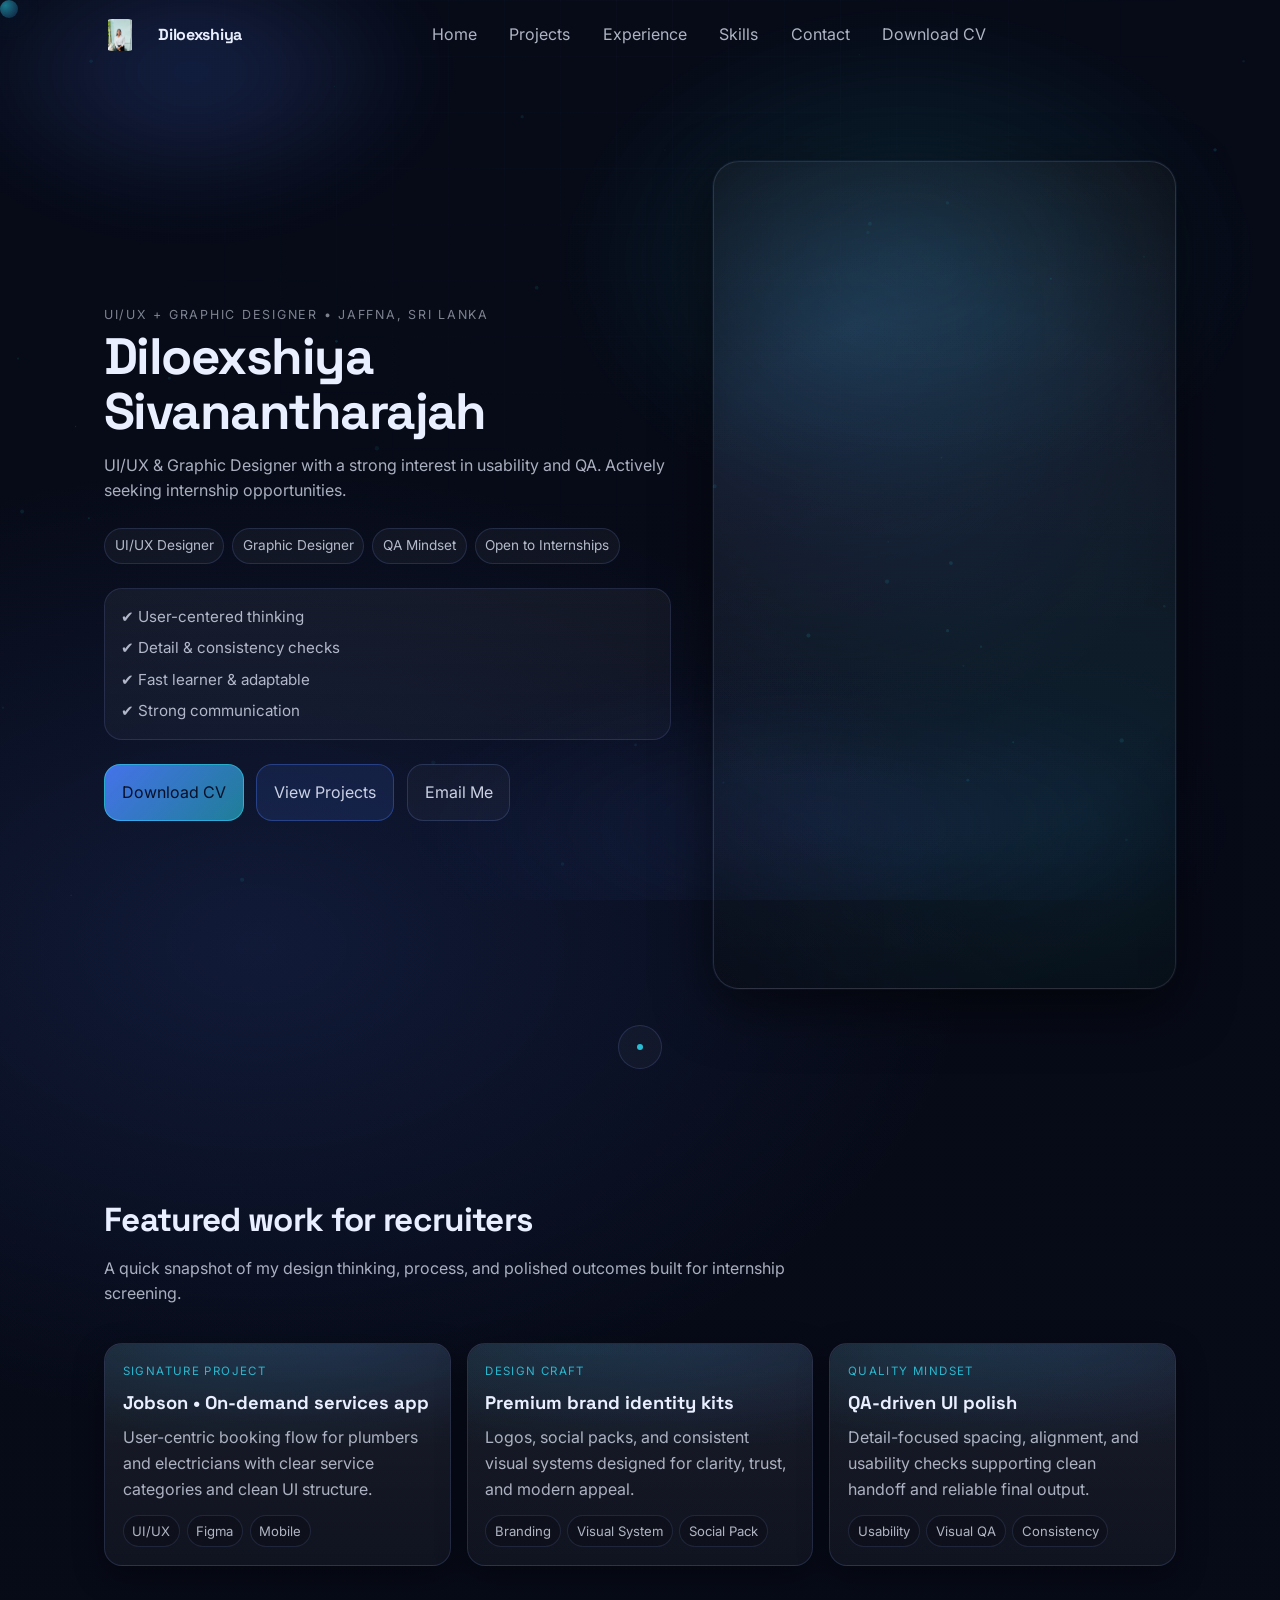
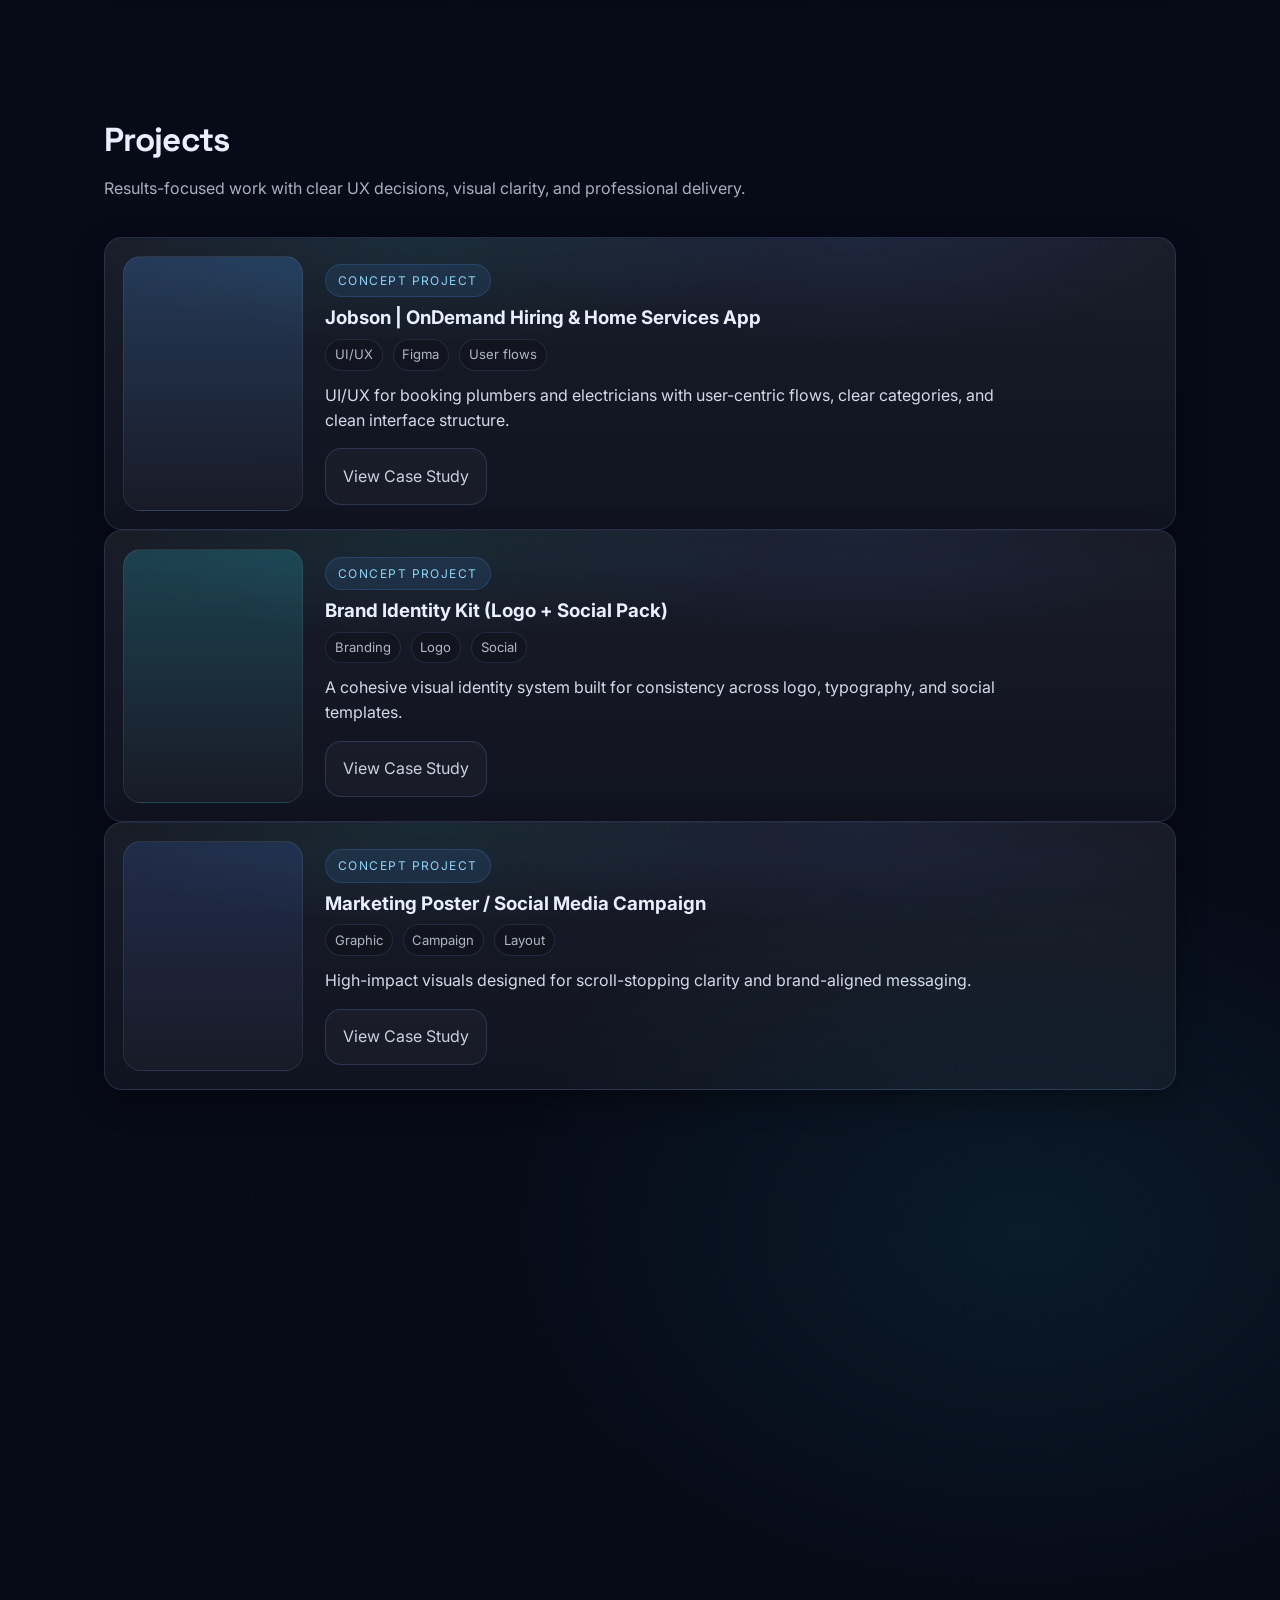
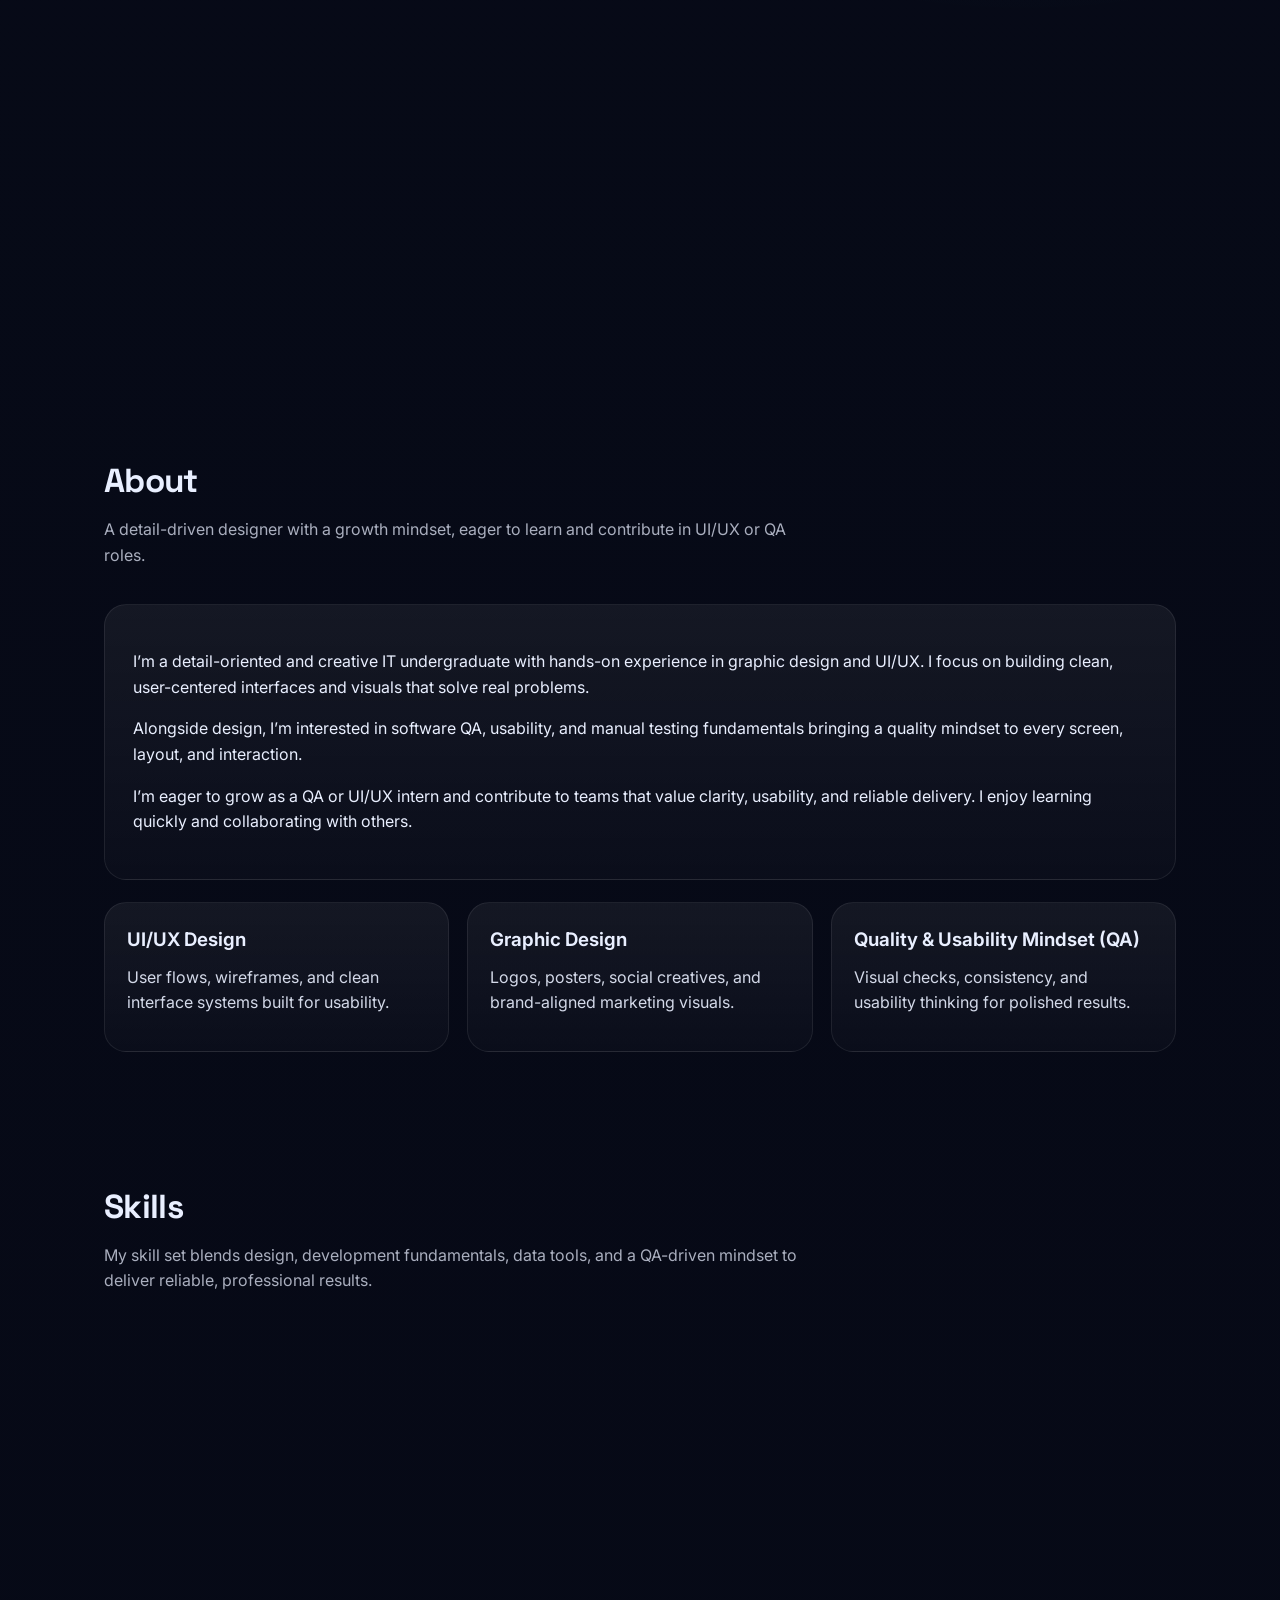
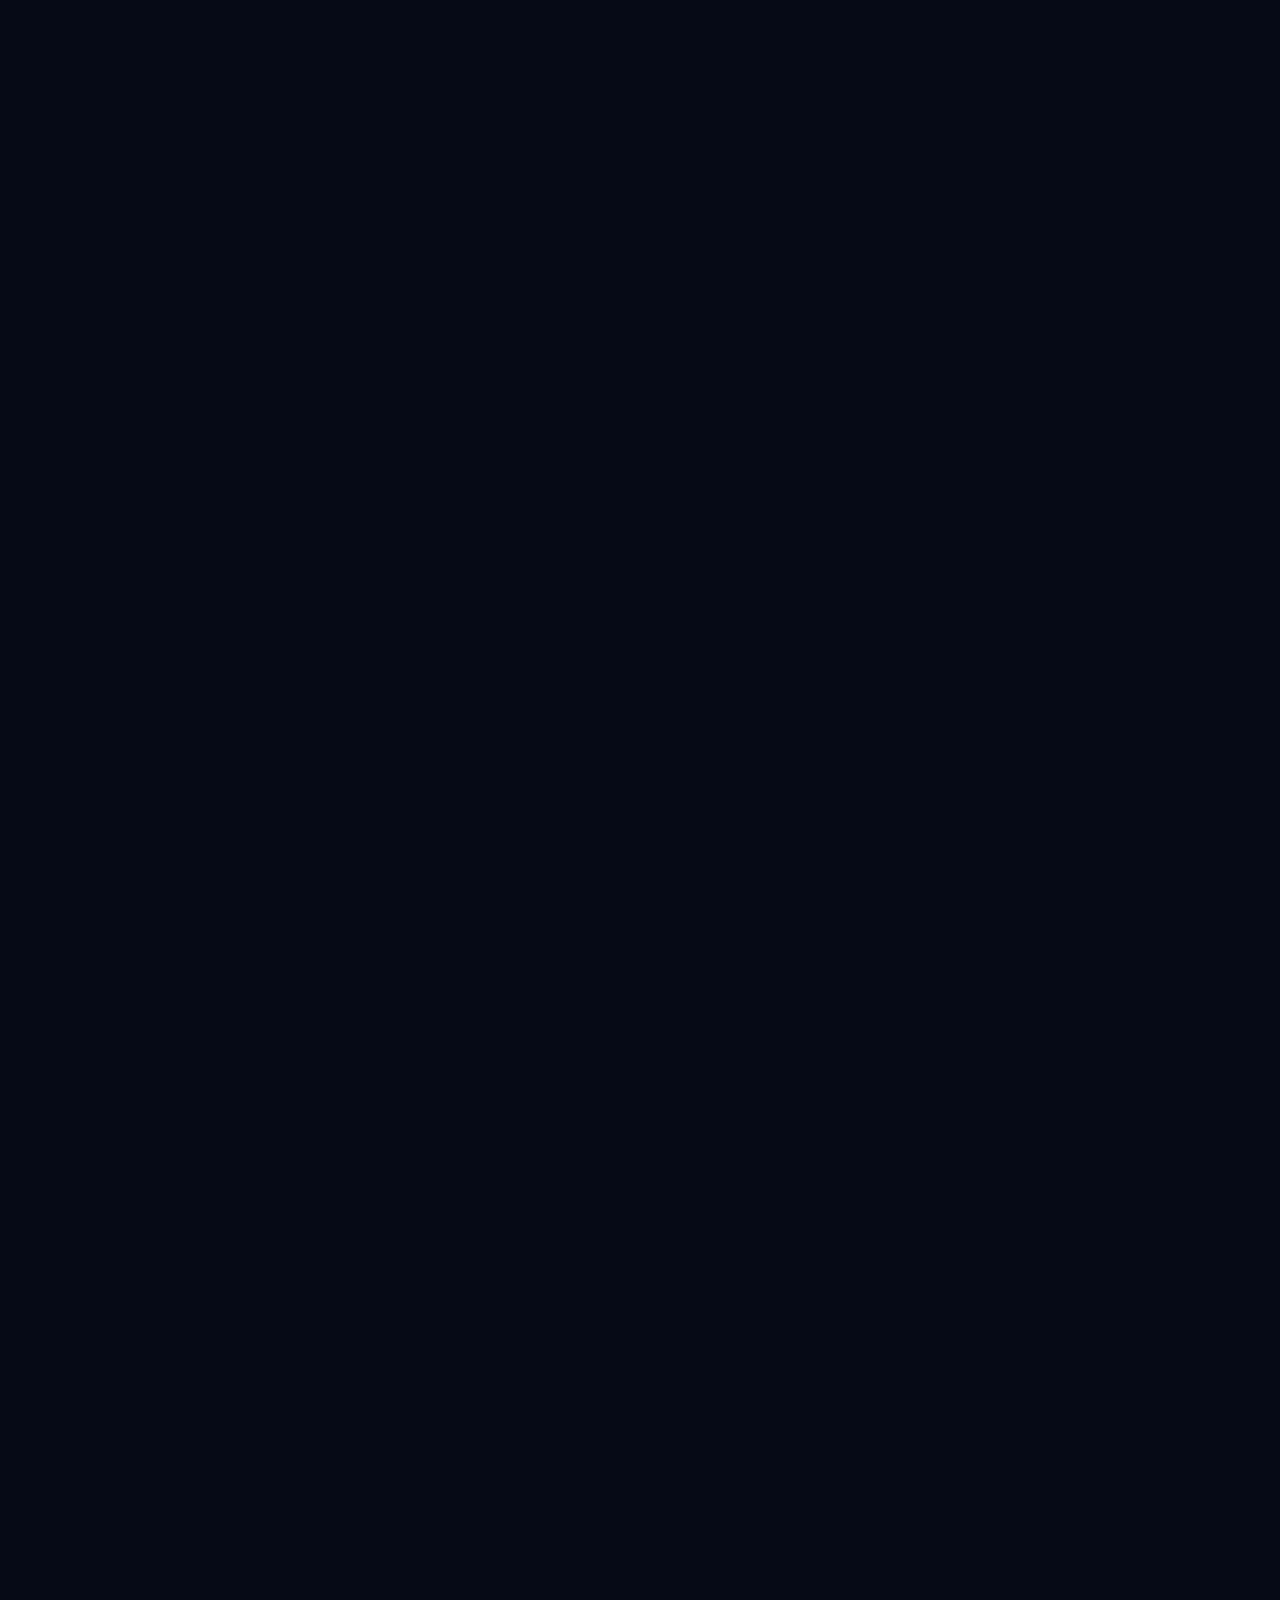
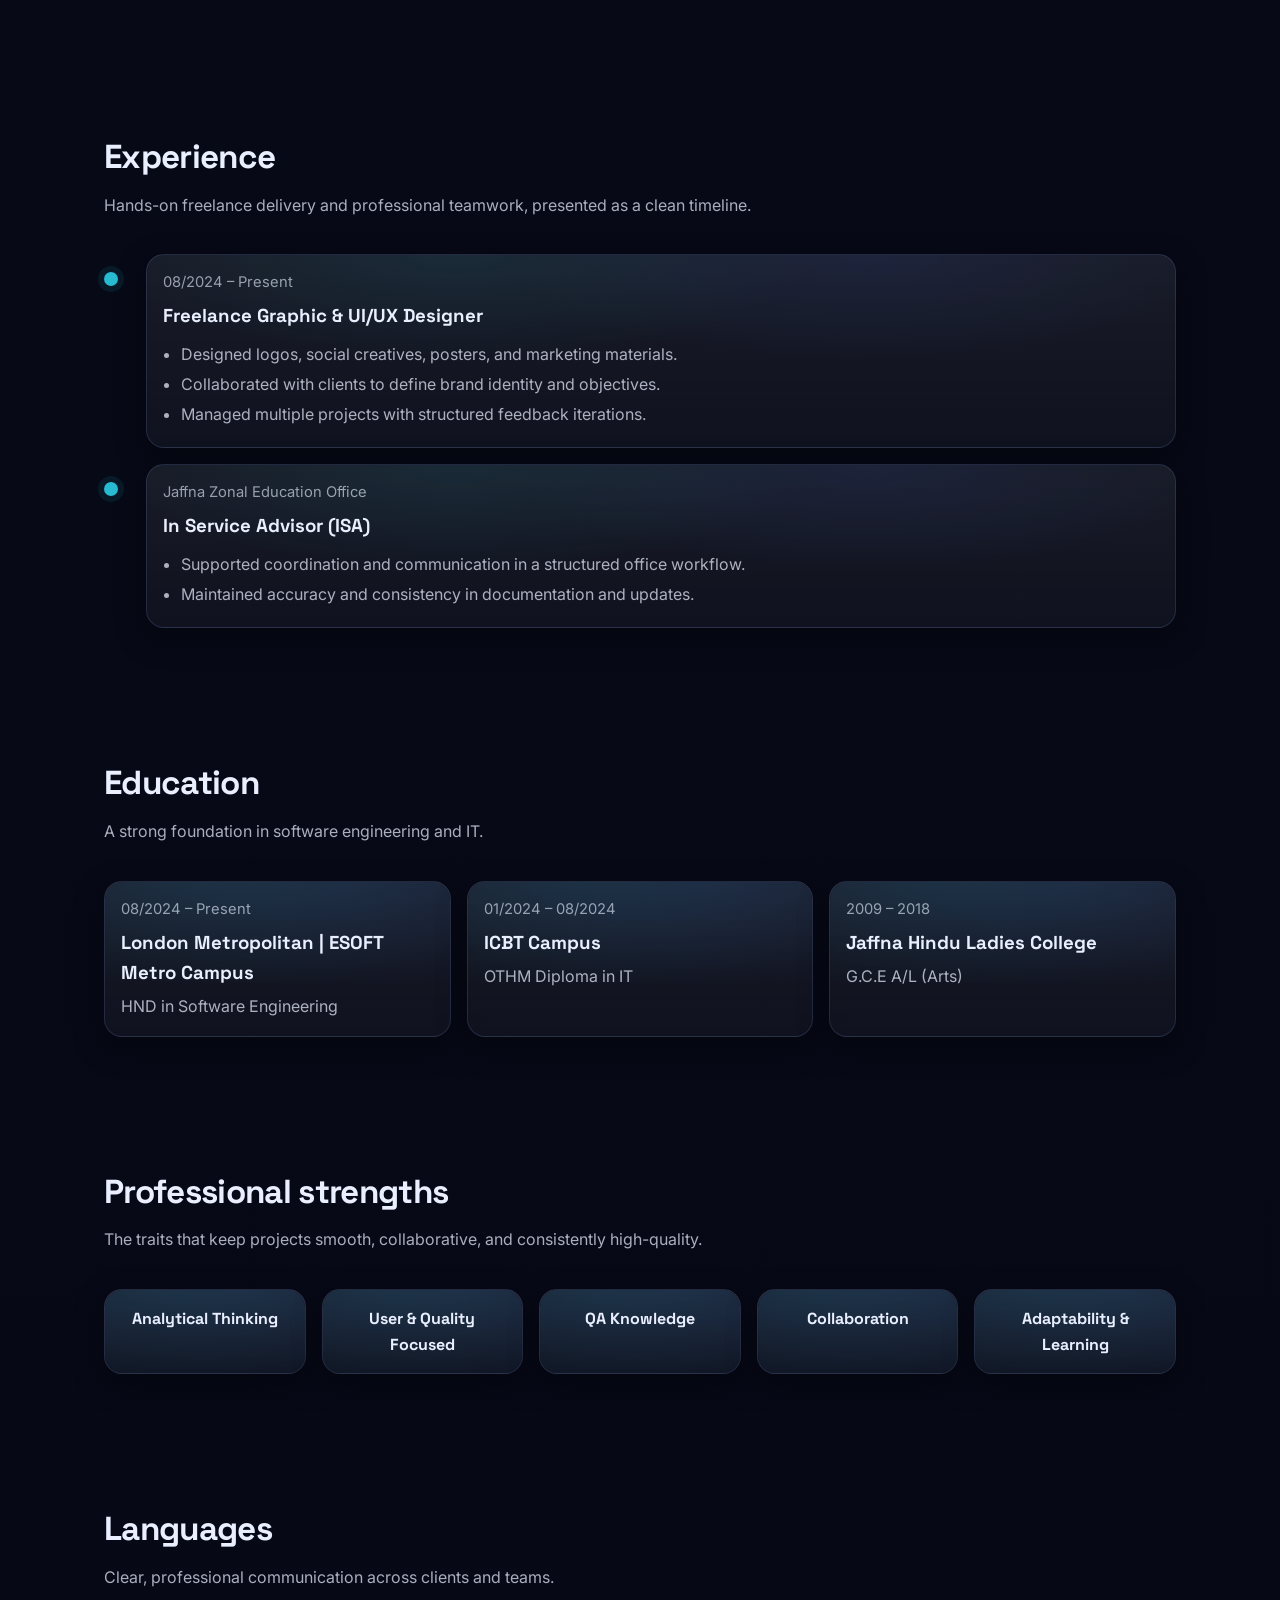
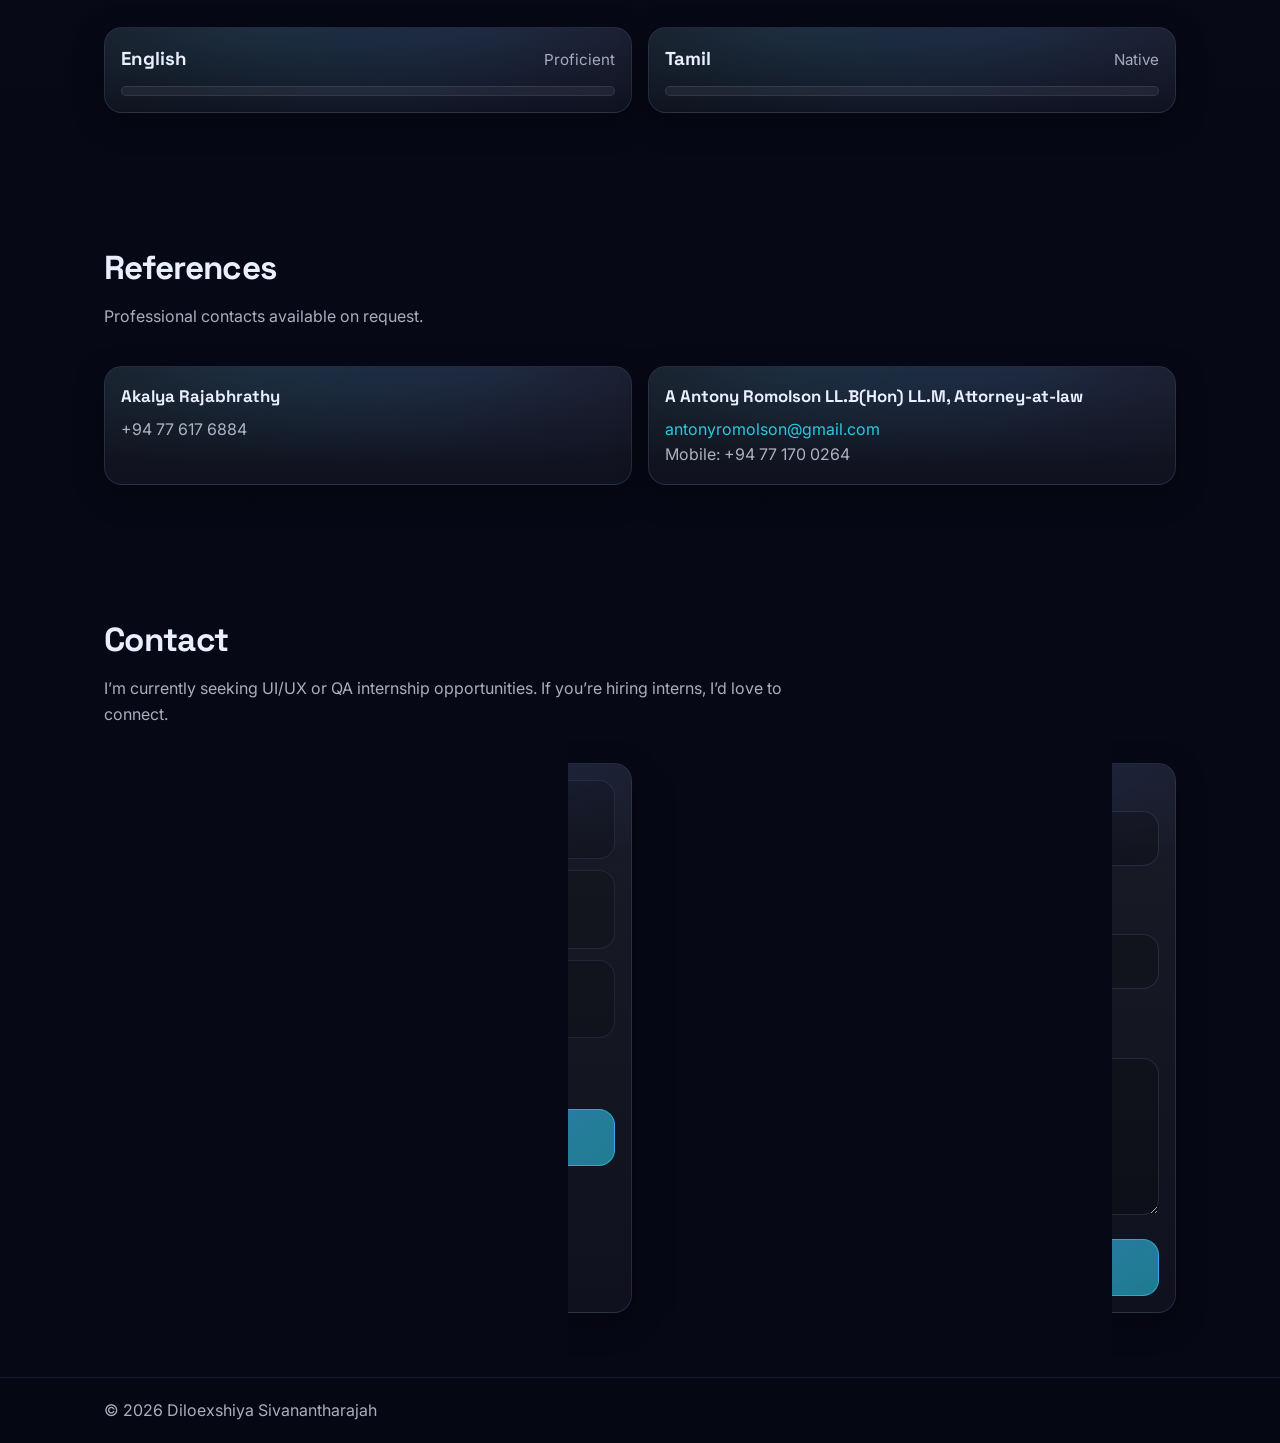
==== commit 77b441e2: "Simplify video tag in index.html" ====
--- a/index.html
+++ b/index.html
@@ -150,16 +150,8 @@
 
         <aside class="hero__right reveal" data-reveal data-stagger="2">
           <div class="hero-photo">
-            <video
-              class="profile-video"
-              autoplay
-              muted
-              loop
-              playsinline
-              preload="metadata"
-              poster="assets/profile.mp4"
-            >
-              <source src="assets/Profile.mp4" type="video/mp4">
+            <video autoplay muted loop playsinline>
+              <source src="assets/profile.mp4" type="video/mp4">
             </video>
           </div>
         </aside>
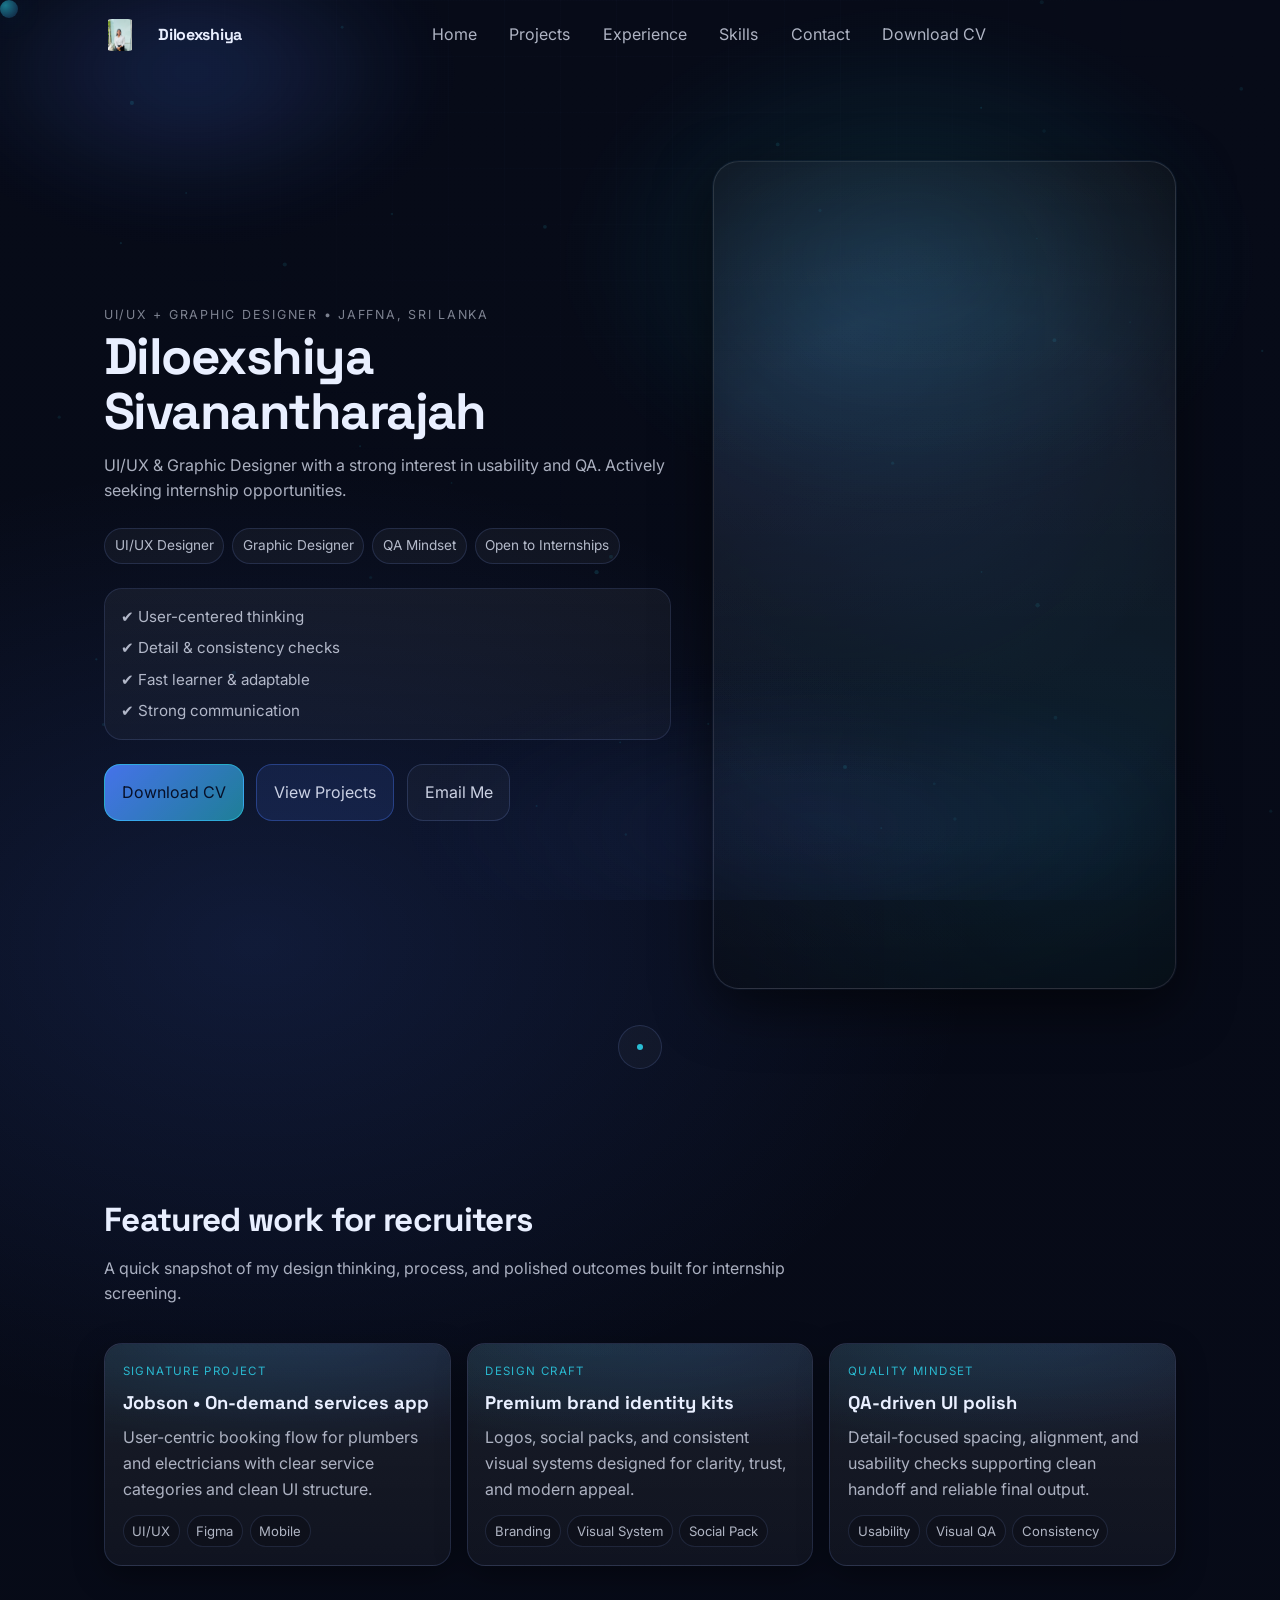
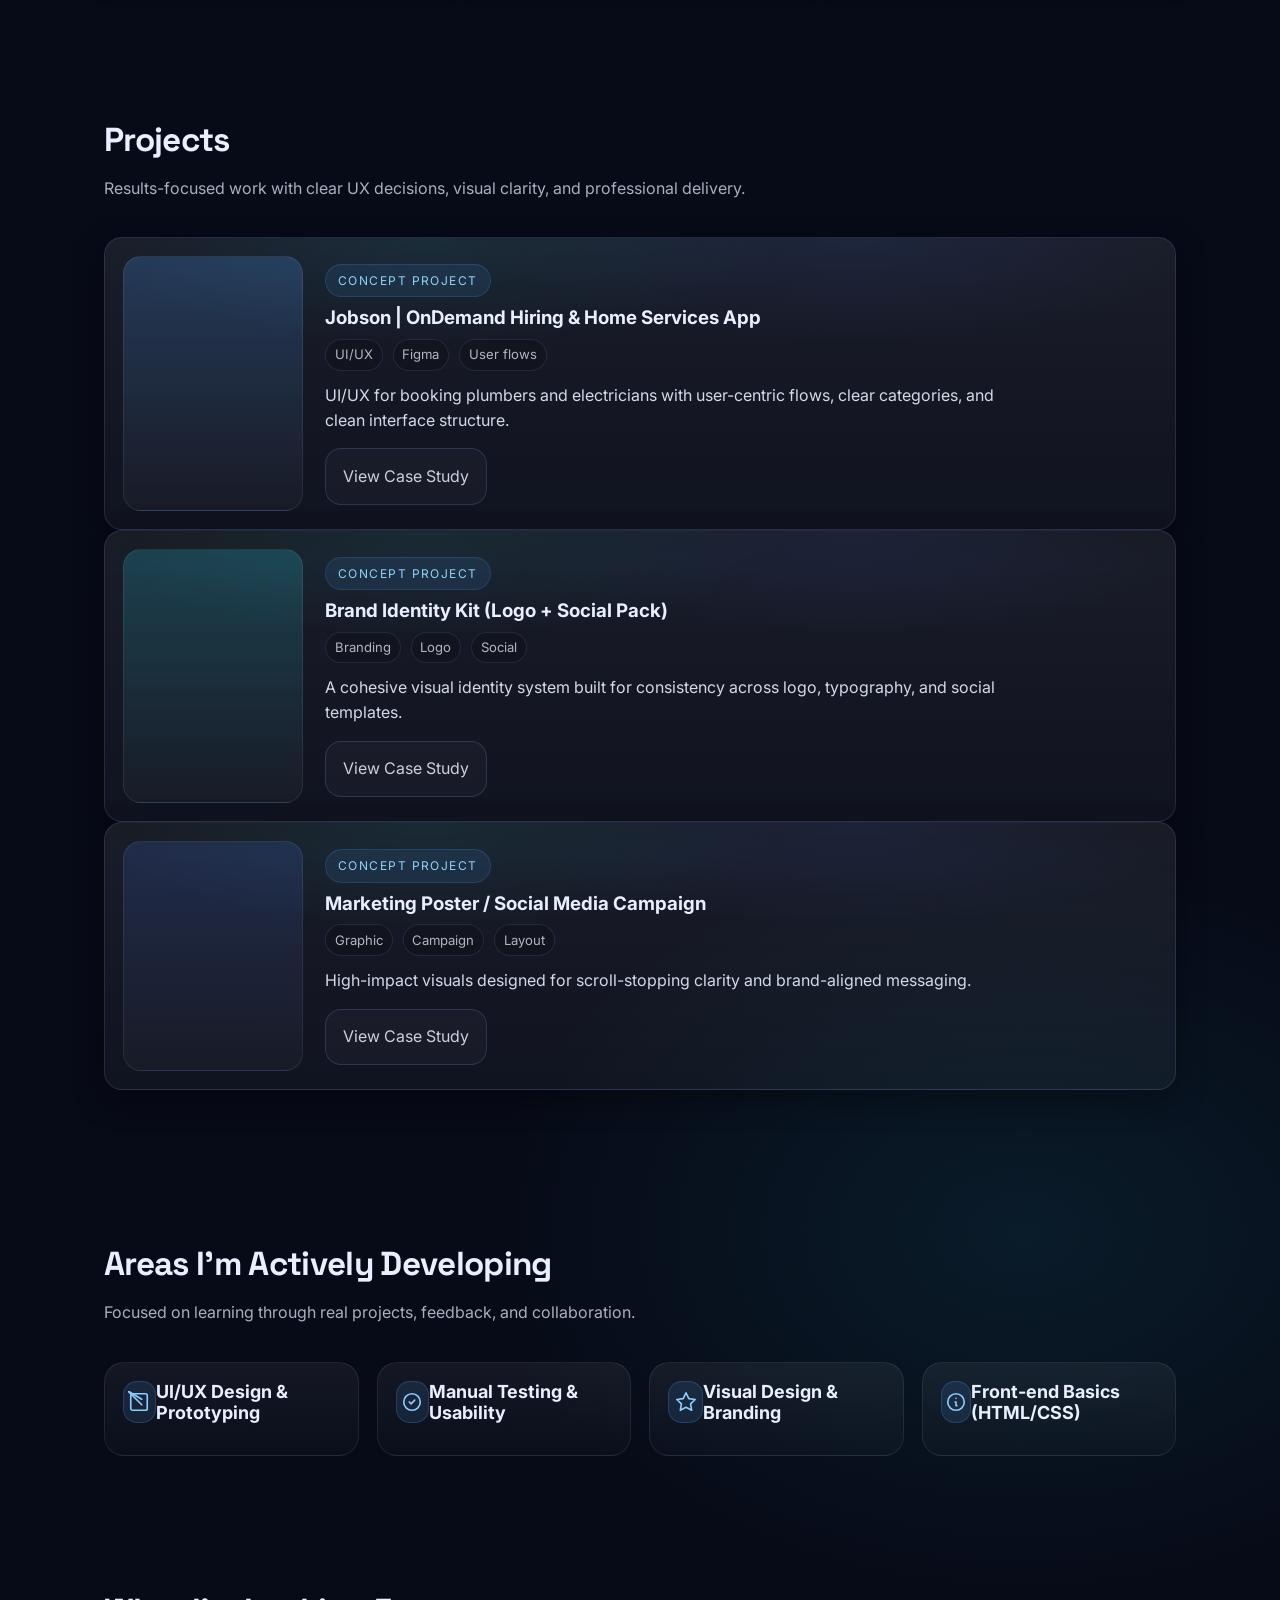
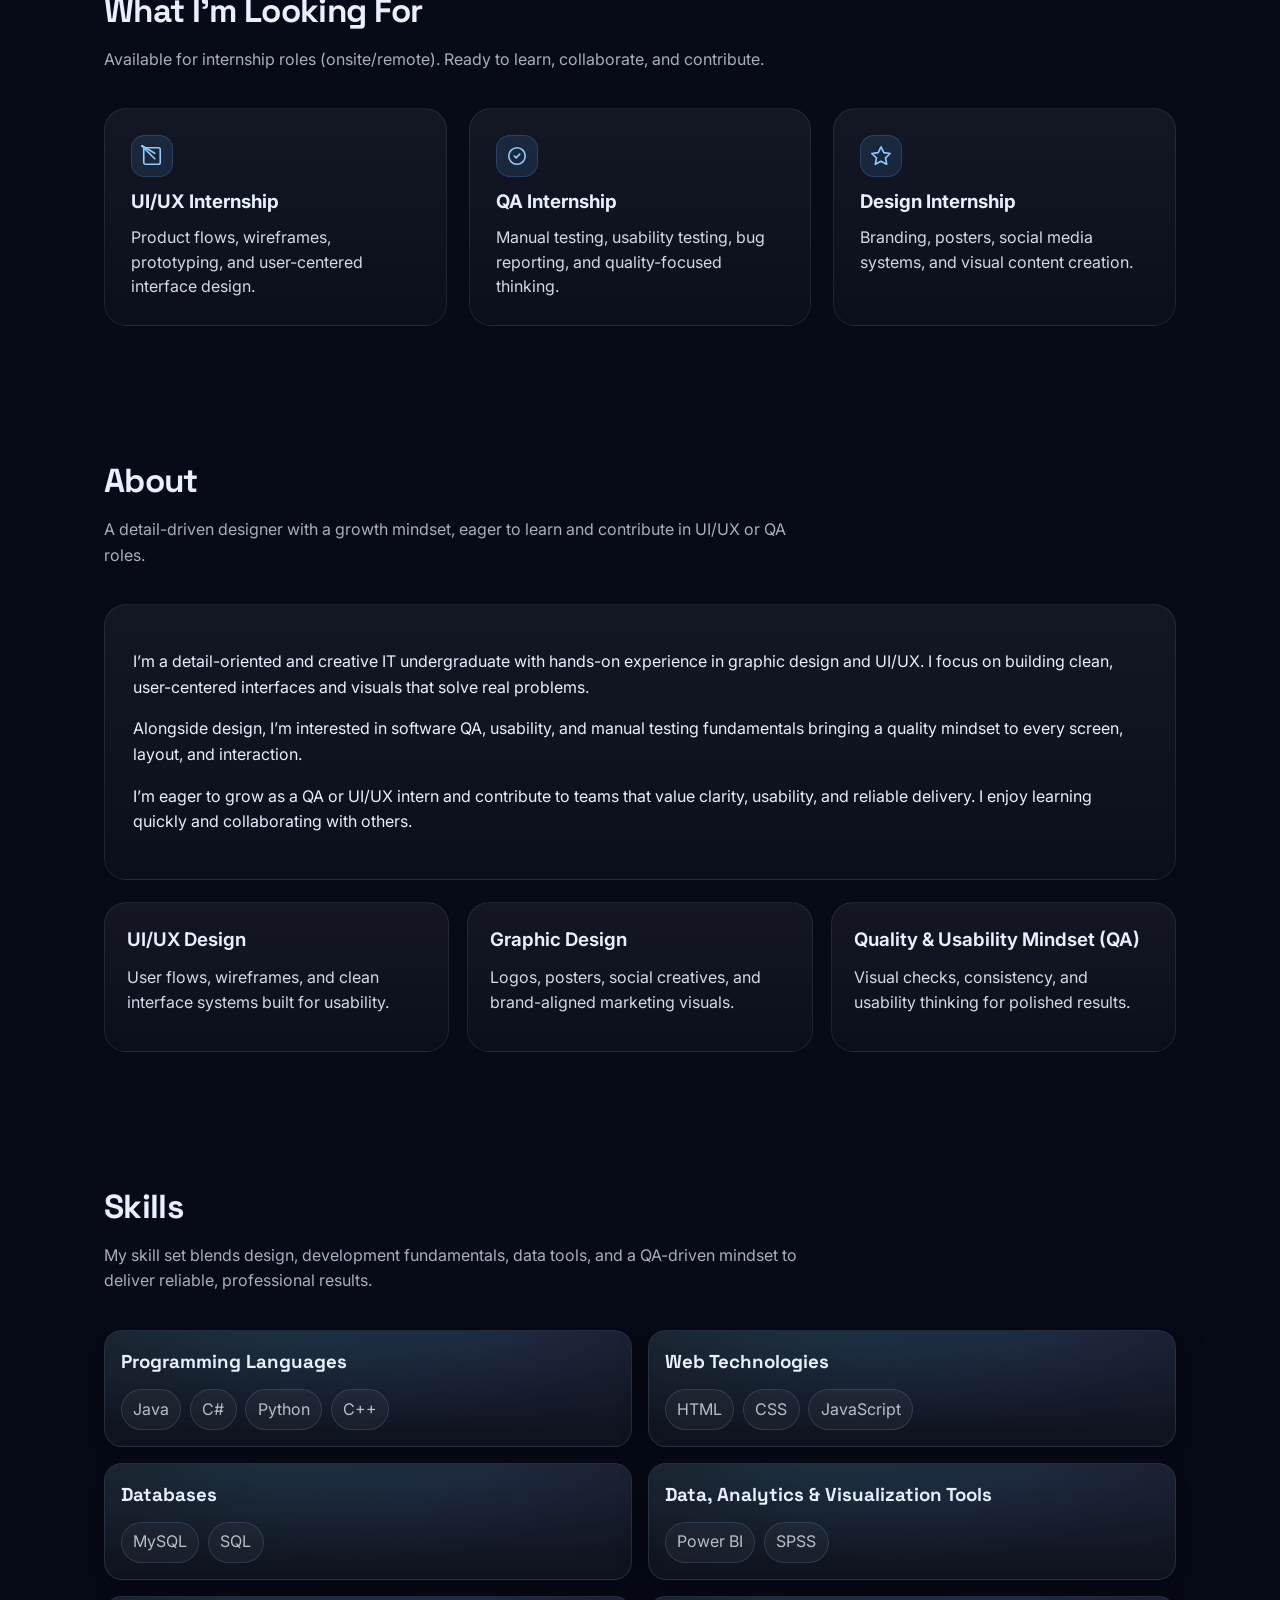
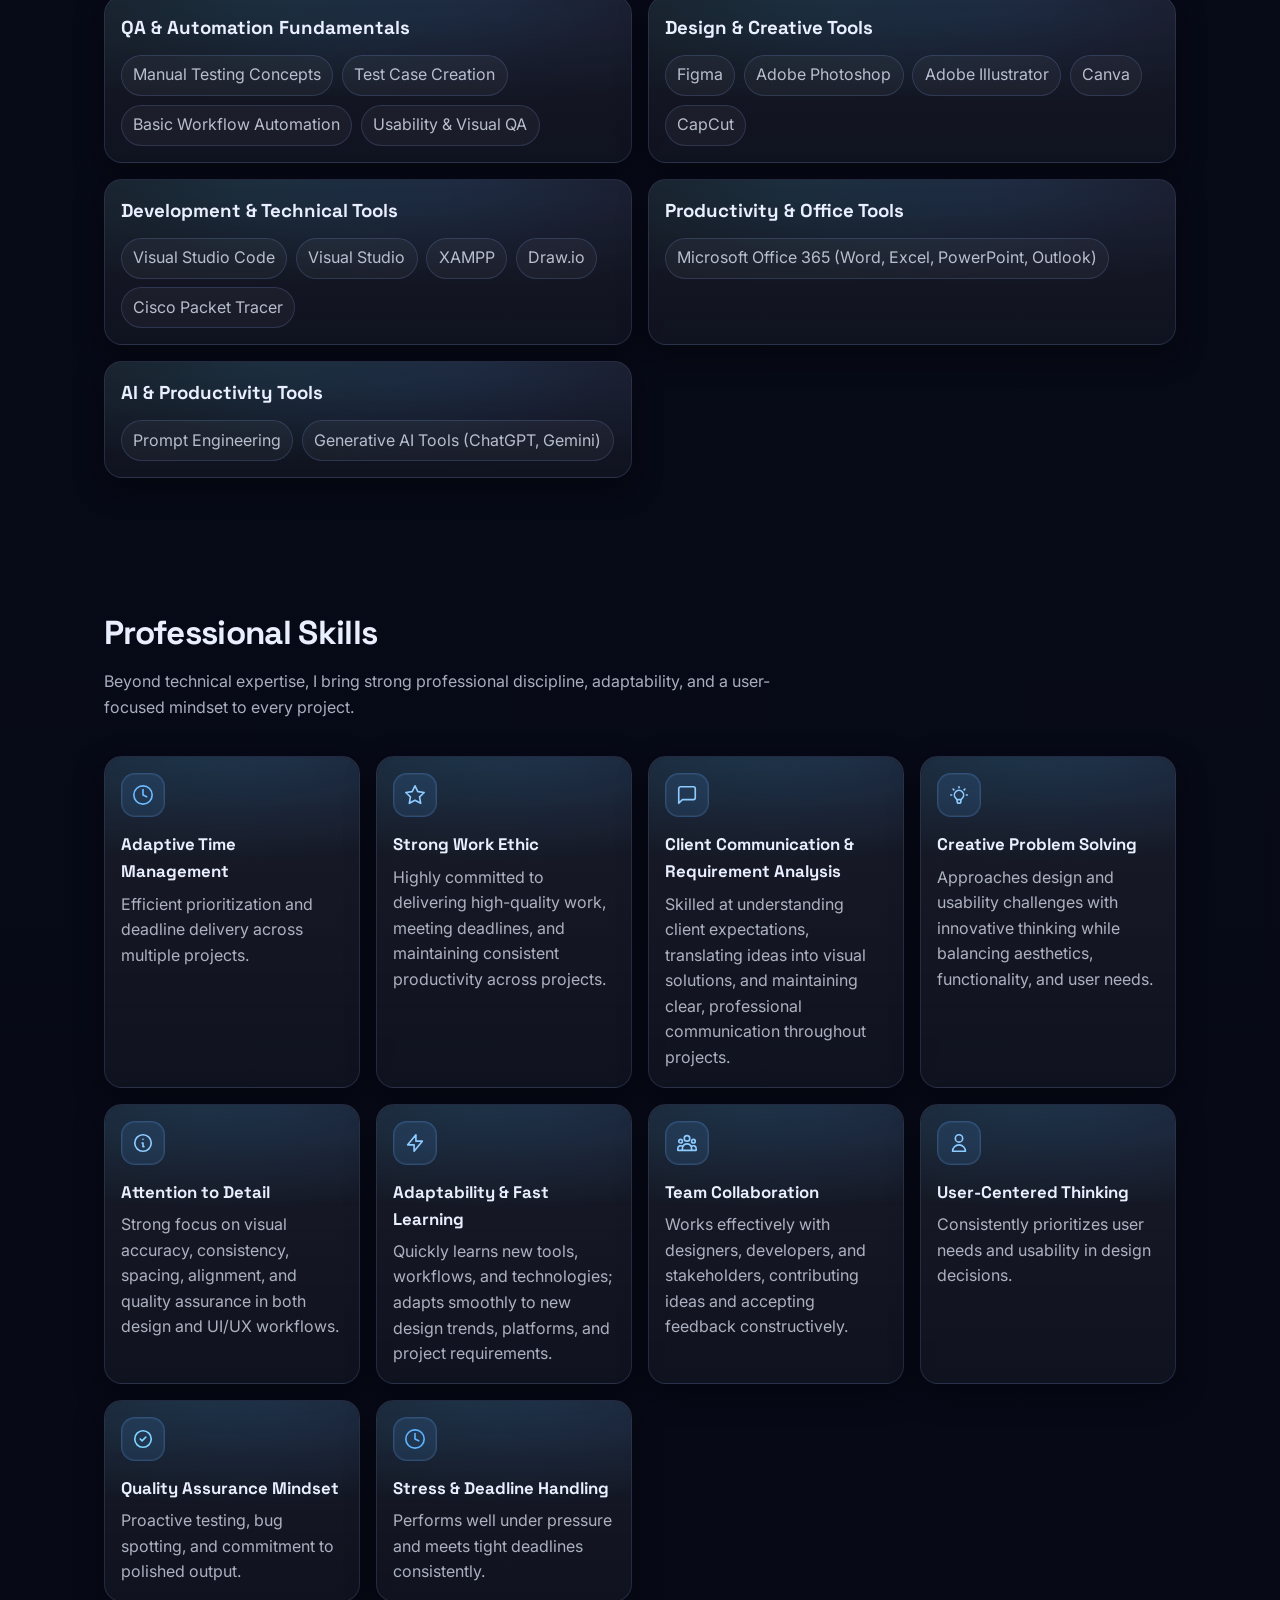
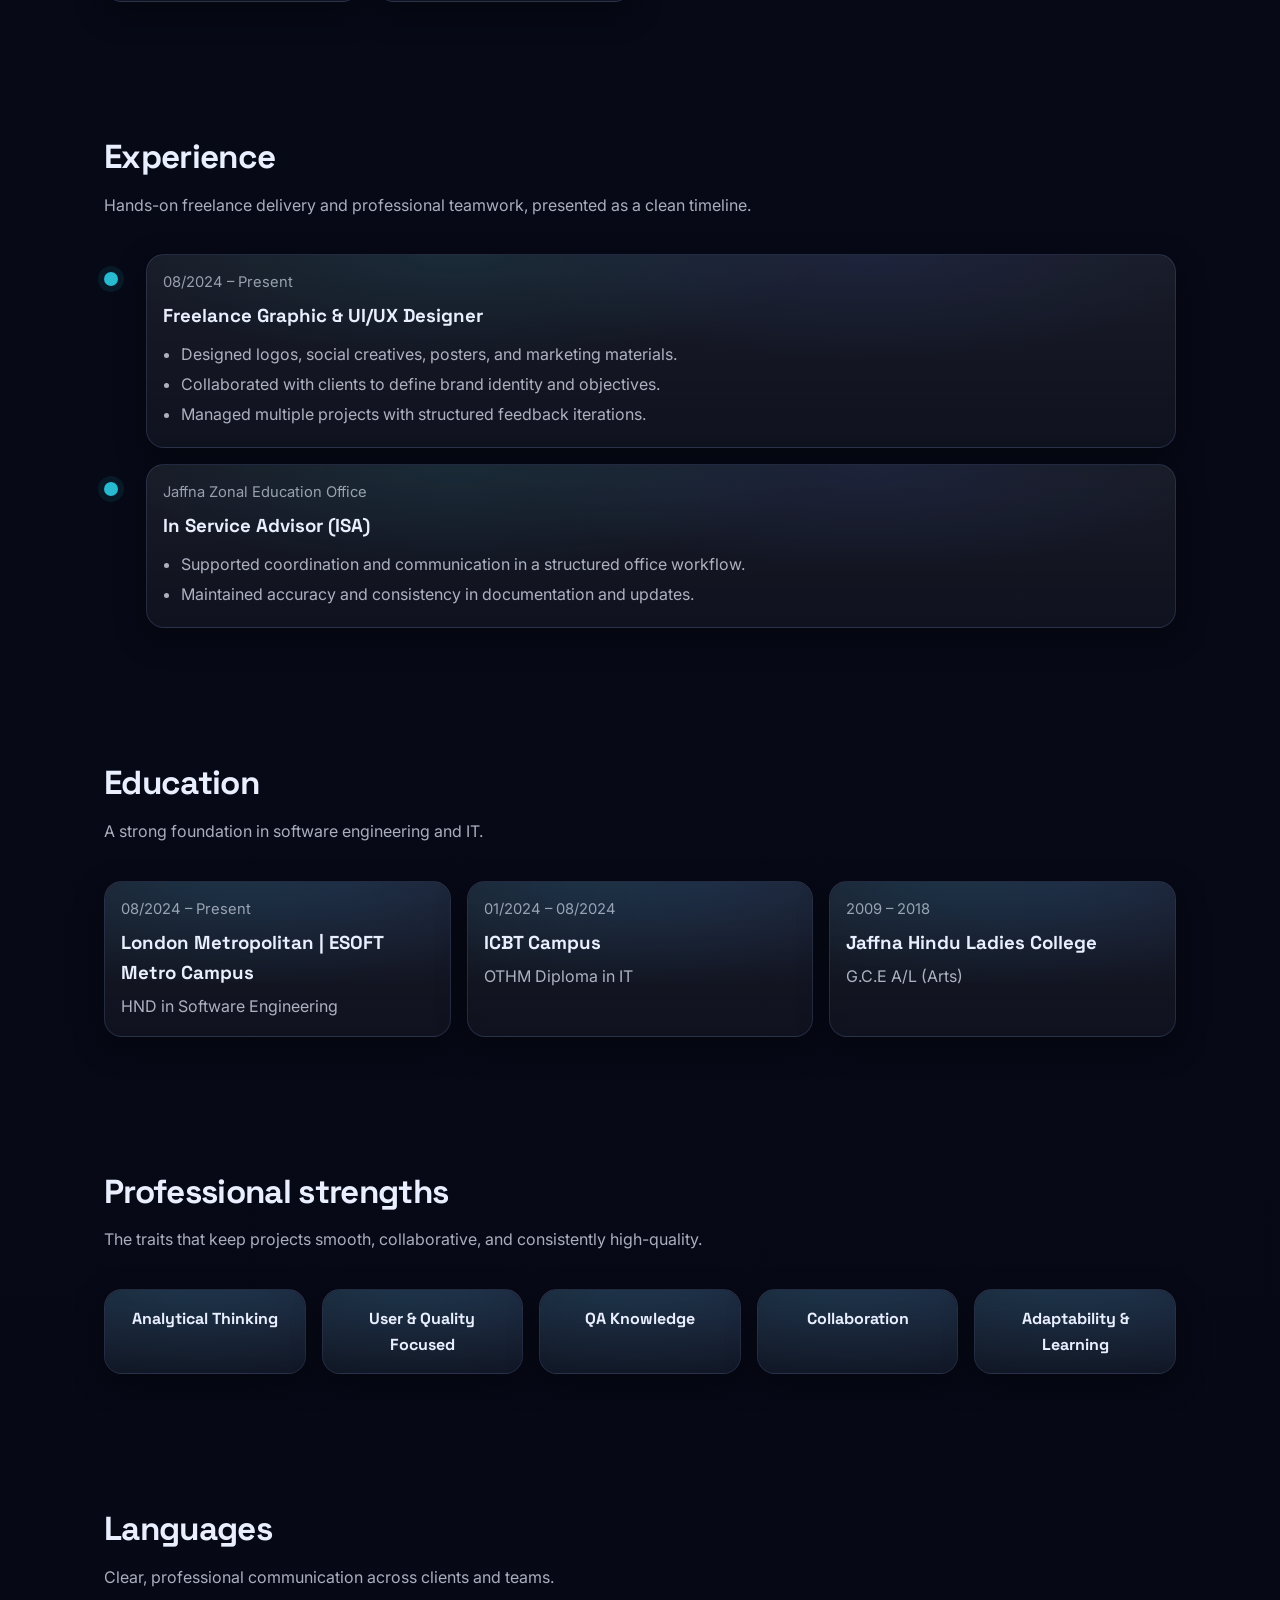
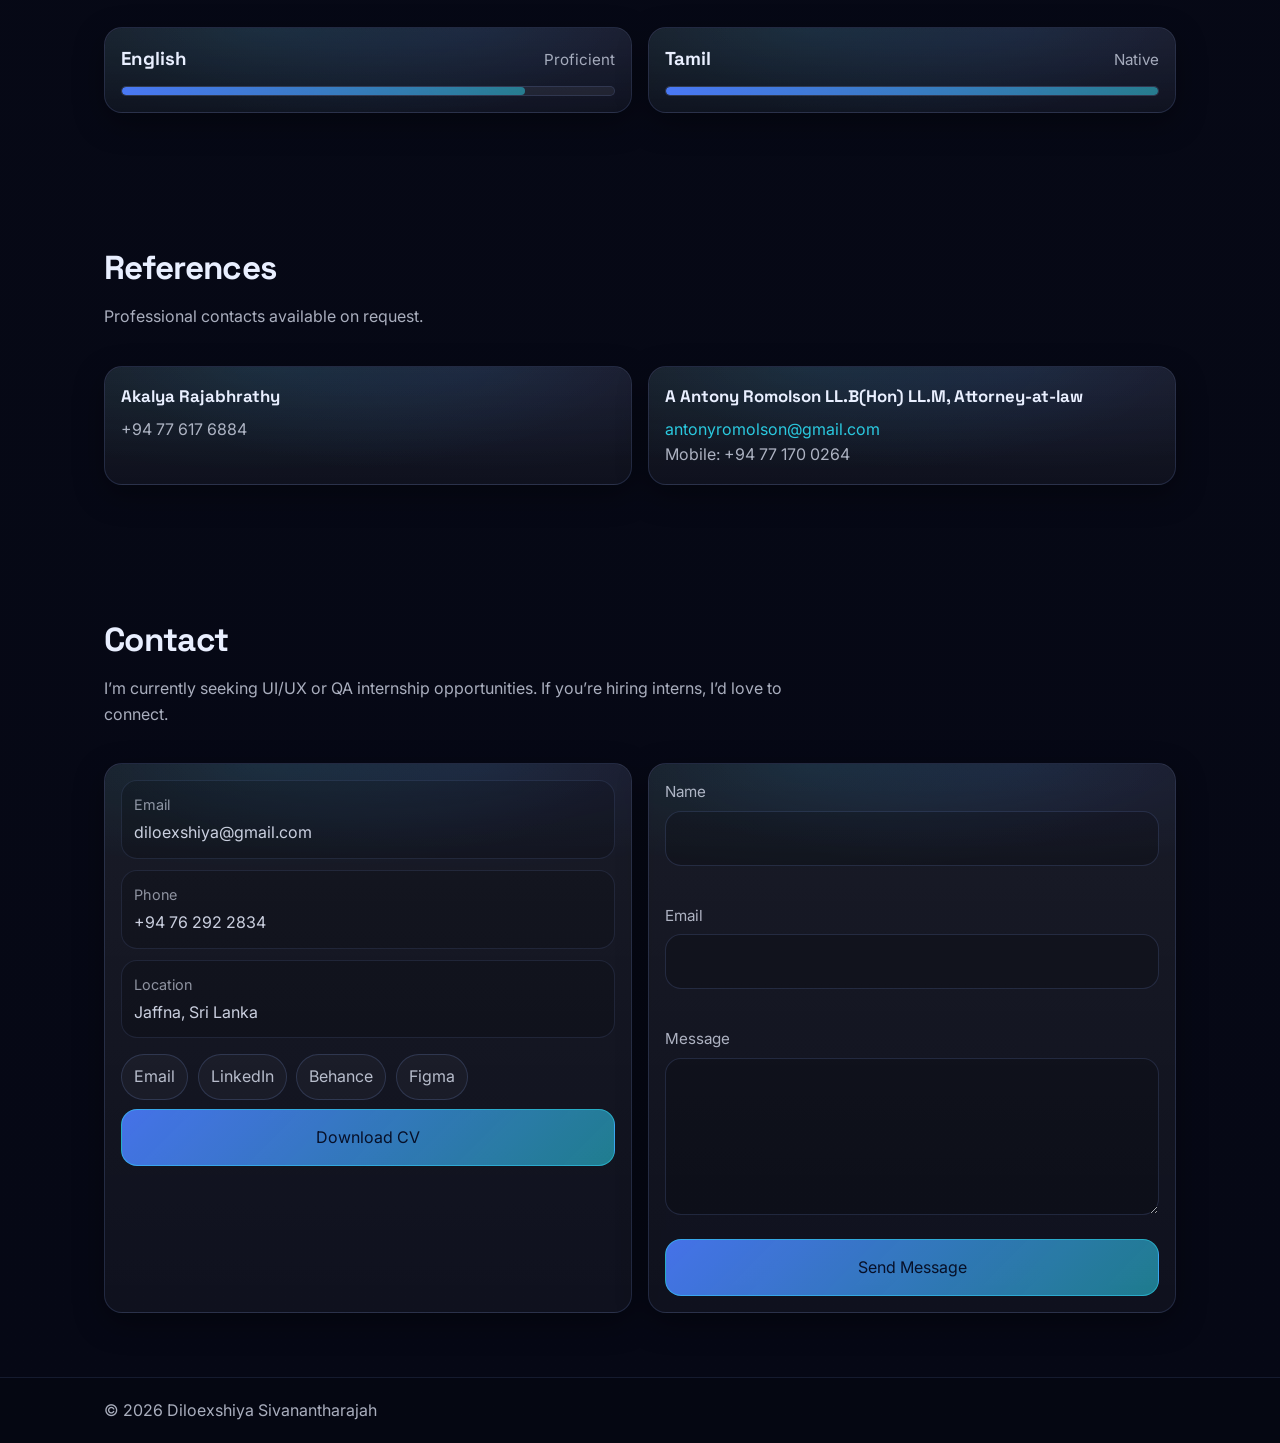
==== commit 80b8c273: "Update index.html" ====
--- a/index.html
+++ b/index.html
@@ -33,15 +33,15 @@
   <meta property="og:title" content="Diloexshiya Sivanantharajah | UI/UX & Graphic Designer" />
   <meta property="og:description" content="UI/UX & Graphic Designer with a QA-focused mindset. Passionate about usability, clean design, and quality. Actively seeking internship opportunities." />
   <meta property="og:type" content="website" />
-  <meta property="og:url" content="https://yourdomain.com" />
-  <meta property="og:image" content="https://yourdomain.com/assets/og-image.jpg" />
+  <meta property="og:url" content="https://noraunique.github.io/DiloexshiyaSivanantharajah.github.io/" />
+  <meta property="og:image" content="https://noraunique.github.io/DiloexshiyaSivanantharajah.github.io/assets/og-image.jpg" />
   <meta property="og:site_name" content="Diloexshiya Portfolio" />
   
   <!-- Twitter / X -->
   <meta name="twitter:card" content="summary_large_image" />
   <meta name="twitter:title" content="Diloexshiya Sivanantharajah | UI/UX & Graphic Designer" />
   <meta name="twitter:description" content="UI/UX & Graphic Designer with interest in QA, usability, and clean user-centered experiences. Open to internship roles." />
-  <meta name="twitter:image" content="https://yourdomain.com/assets/og-image.jpg" />
+  <meta name="twitter:image" content="https://noraunique.github.io/DiloexshiyaSivanantharajah.github.io/assets/og-image.jpg" />
 
   <link rel="icon" href="assets/favicon.svg" type="image/svg+xml" />
 
@@ -57,7 +57,7 @@
       "addressLocality": "Jaffna",
       "addressCountry": "Sri Lanka"
     },
-    "url": "https://yourdomain.com",
+    "url": "https://noraunique.github.io/DiloexshiyaSivanantharajah.github.io/",
     "email": "mailto:diloexshiya@gmail.com",
     "knowsAbout": [
       "UI/UX Design",
--- a/styles.css
+++ b/styles.css
@@ -213,7 +213,7 @@
   backdrop-filter:blur(18px);
   box-shadow:0 18px 55px rgba(0,0,0,.55), 0 0 0 1px rgba(90,160,255,.08);
 }
-.hero-photo img, .hero-photo video{
+.hero-photo video{
   width:100%;
   height:100%;
   object-fit:cover;
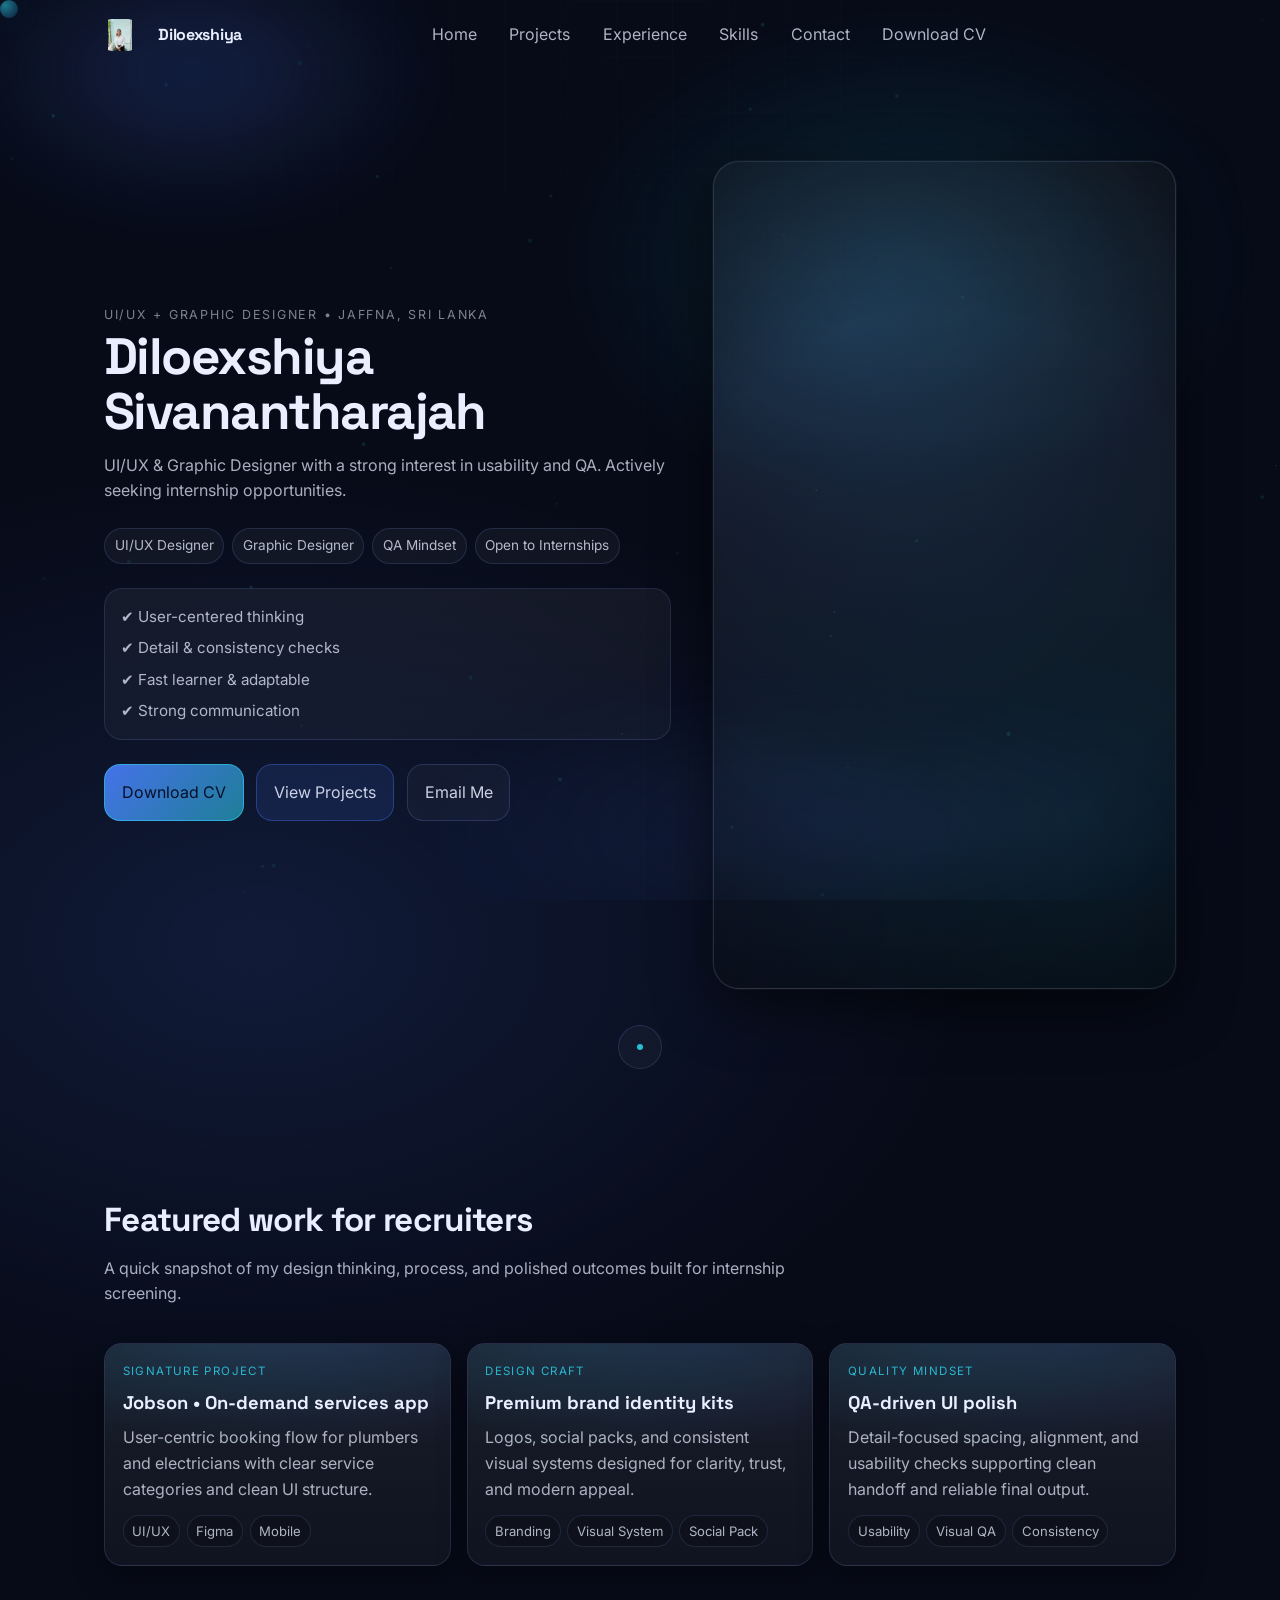
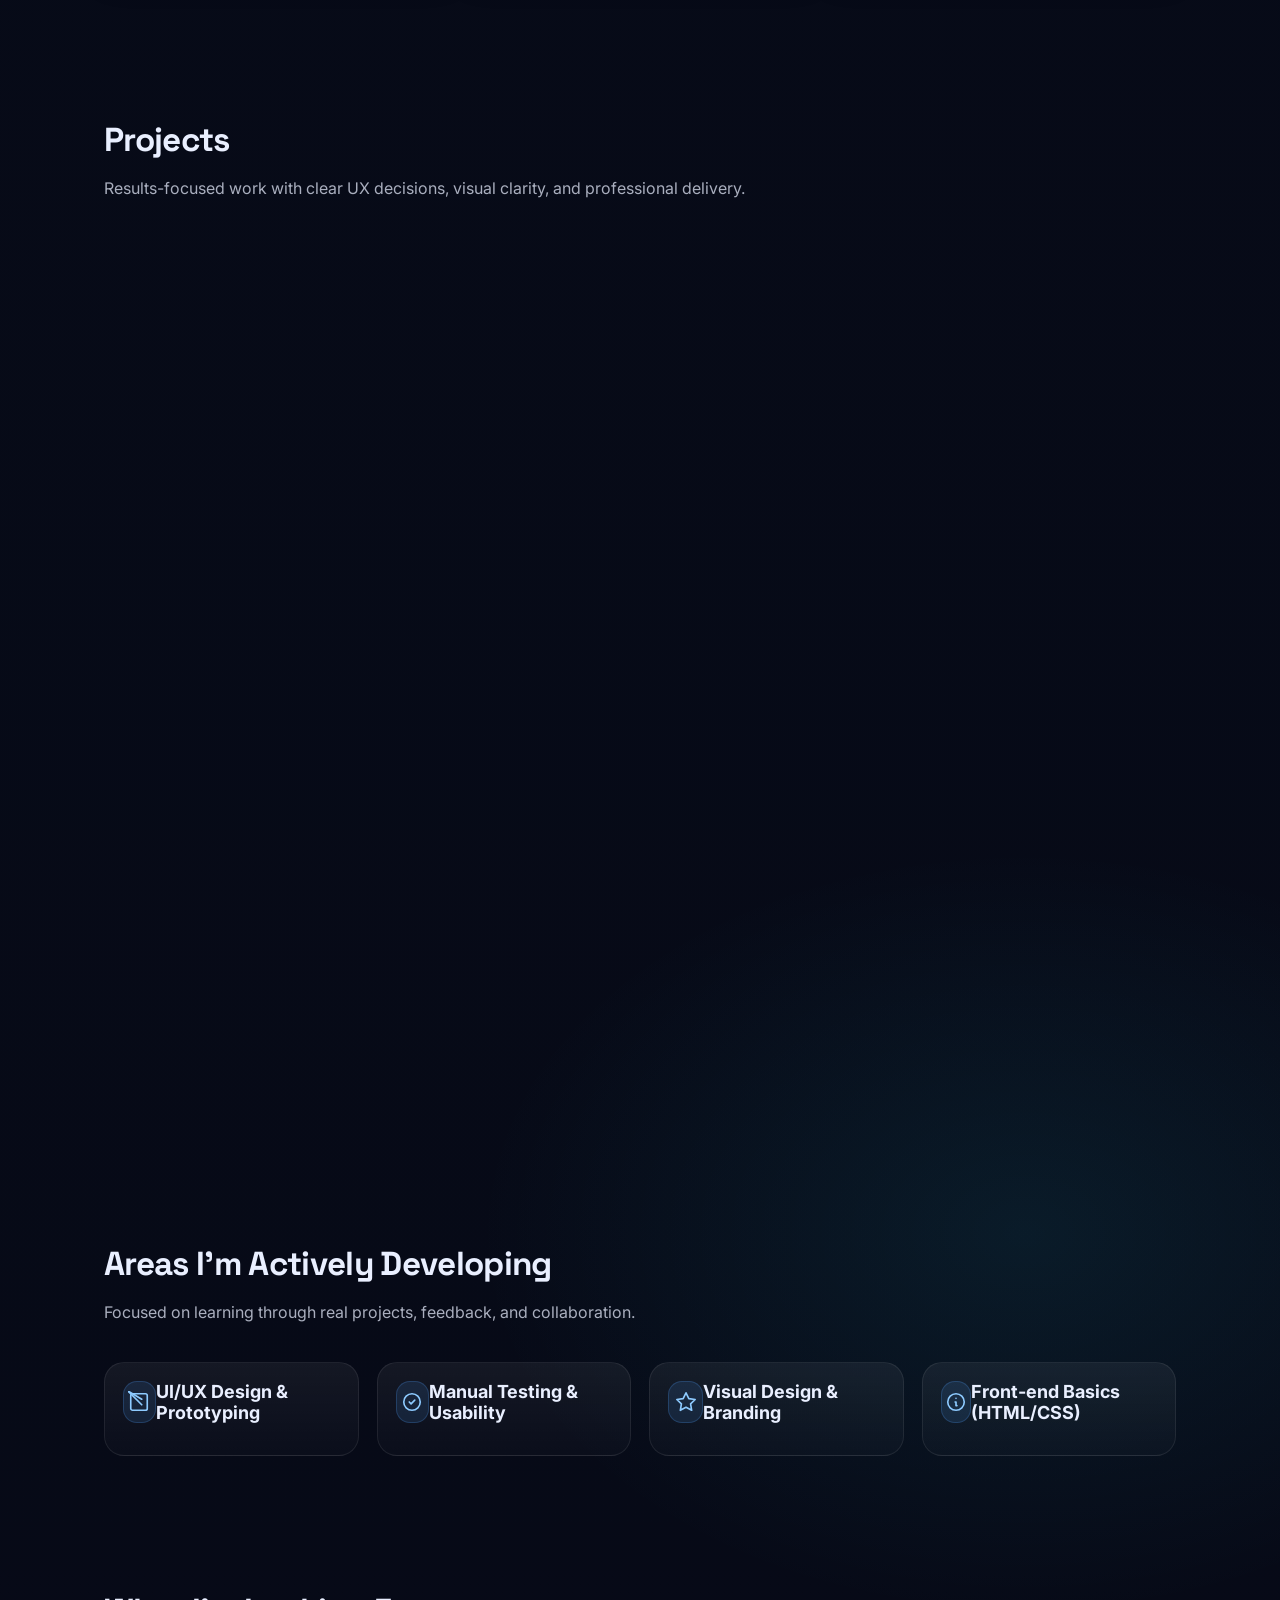
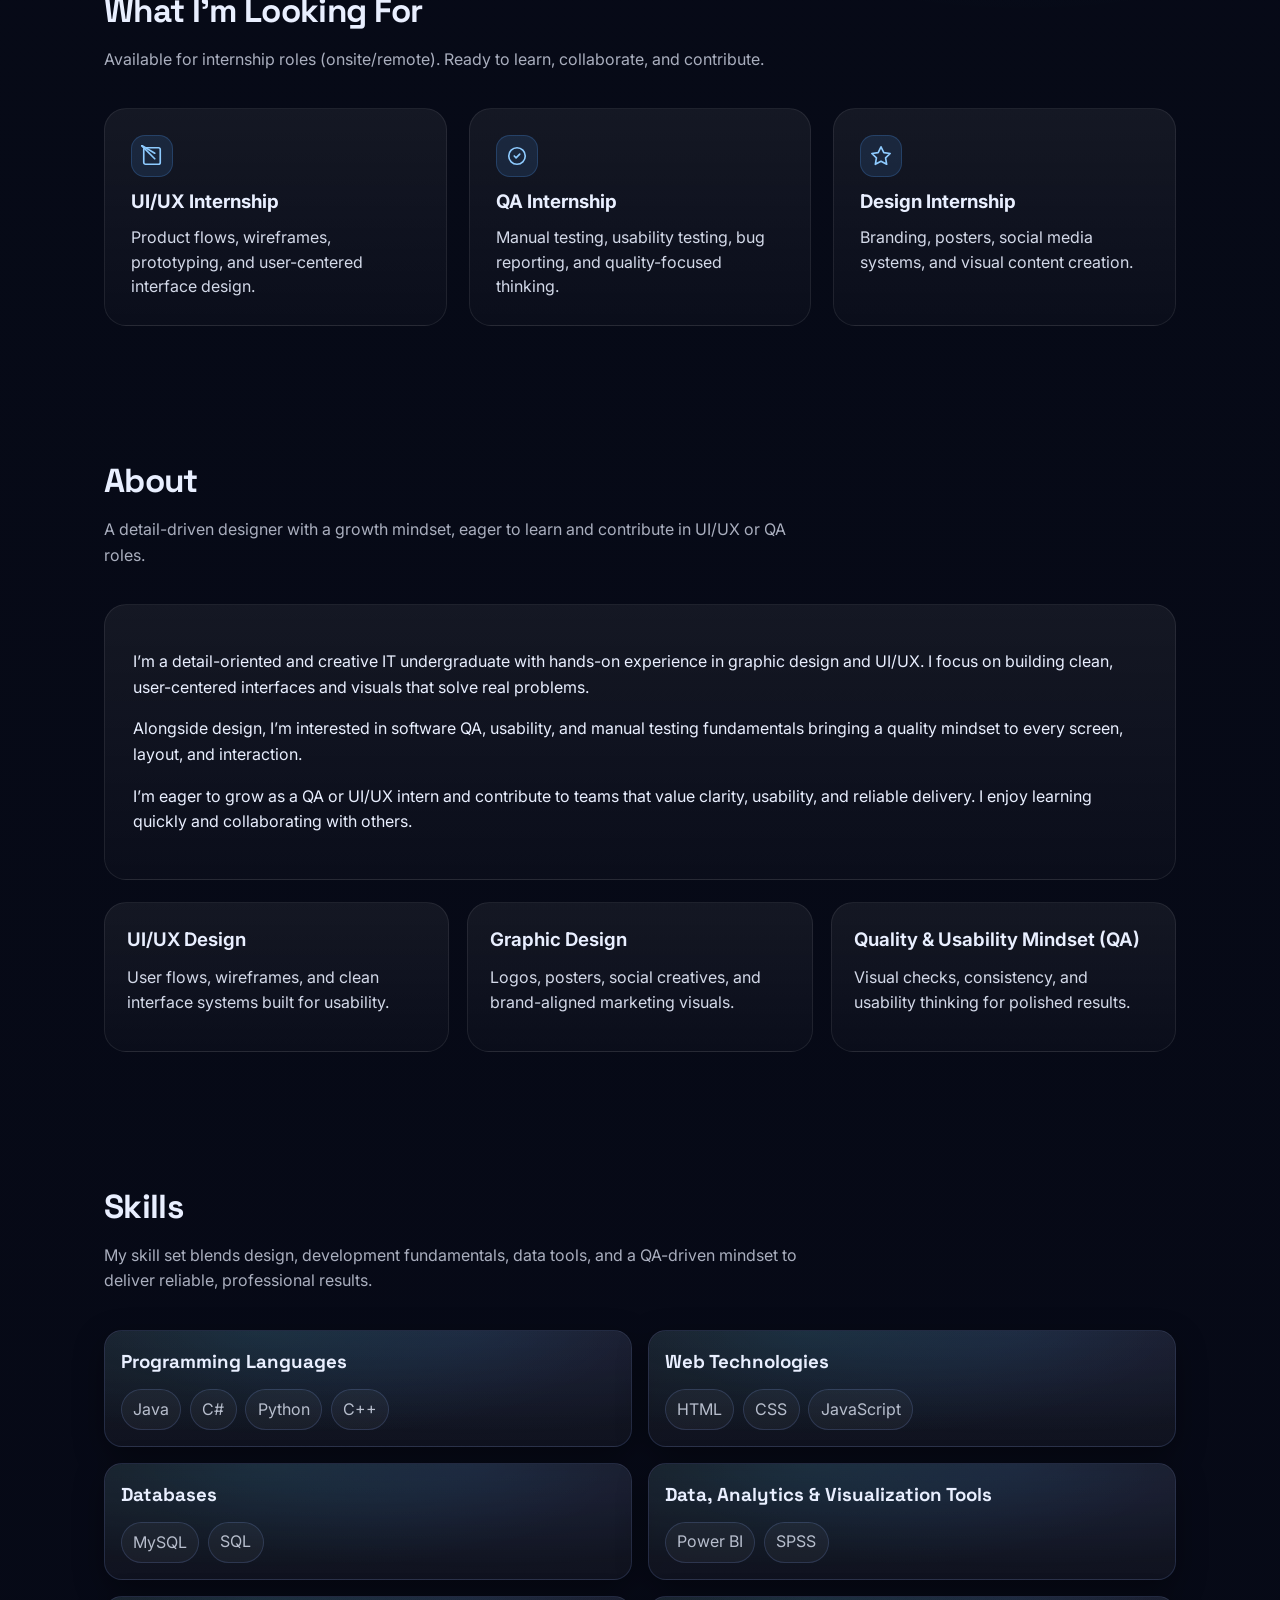
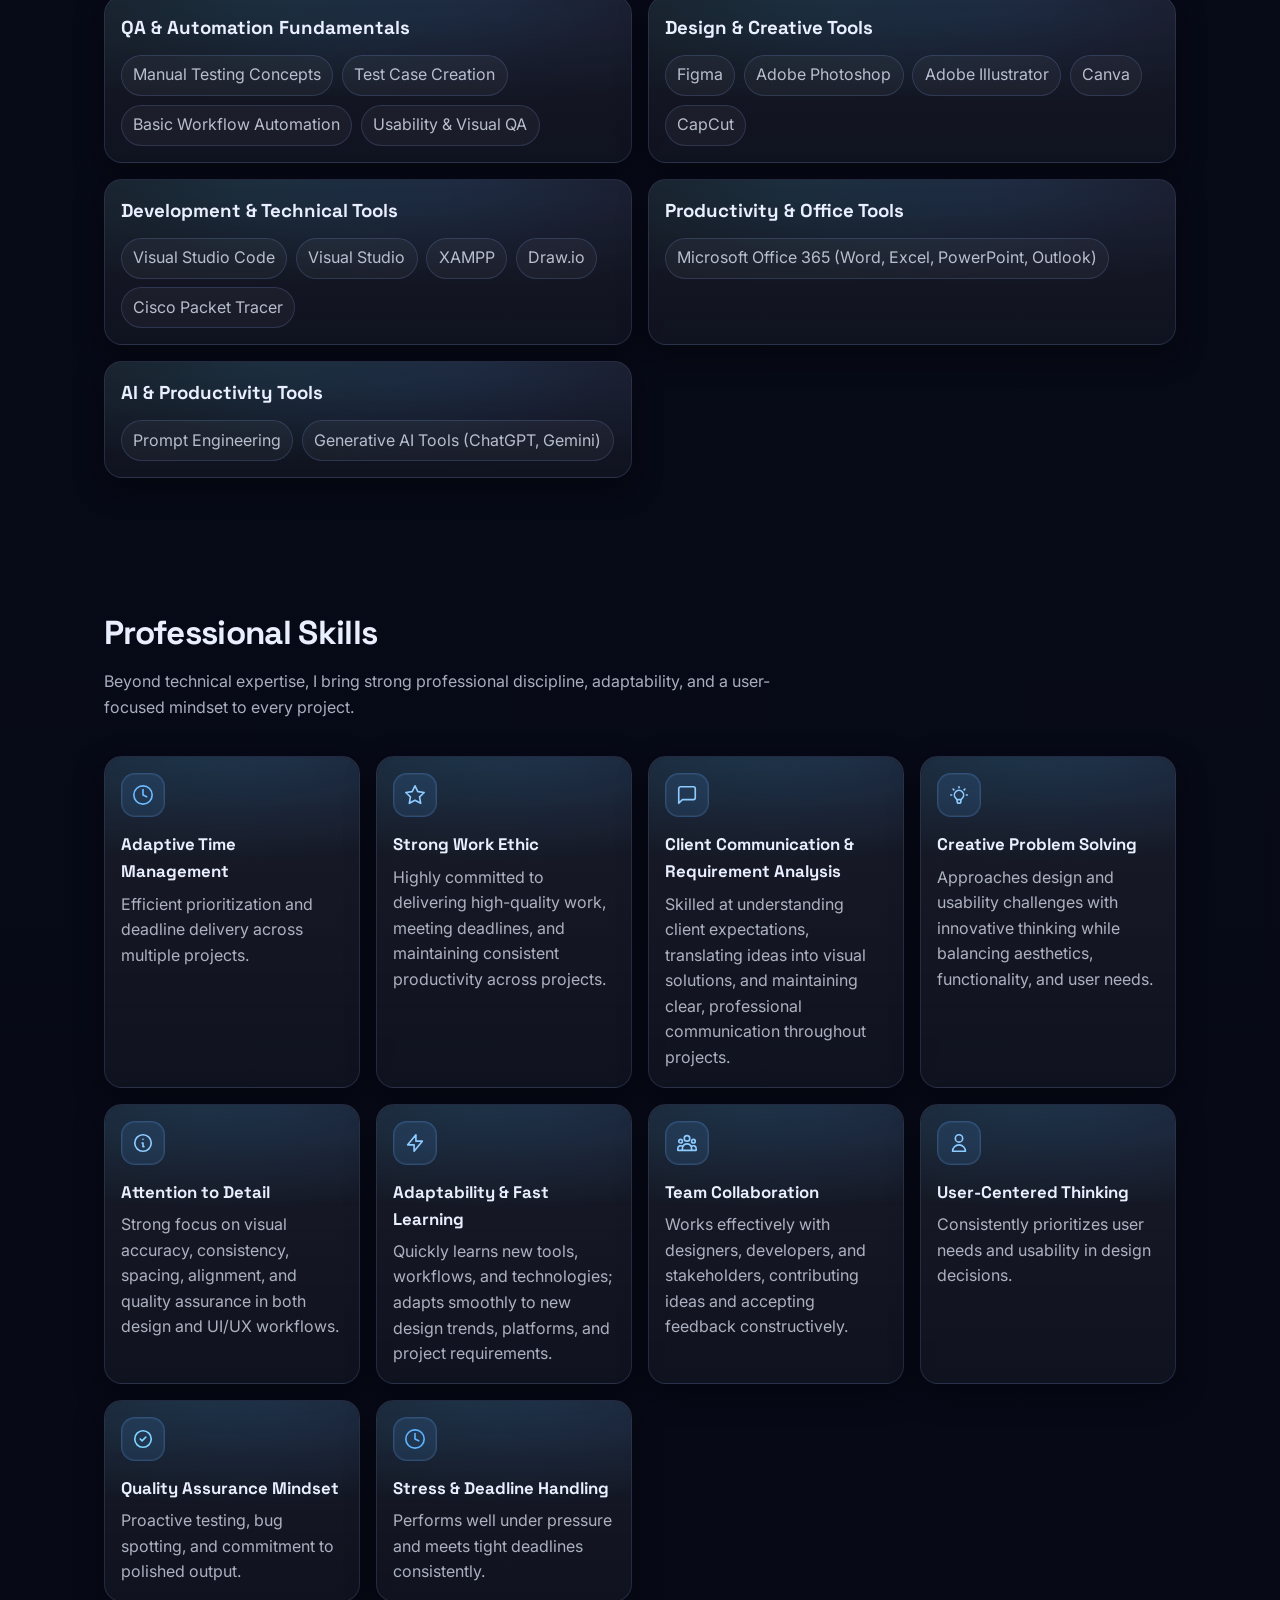
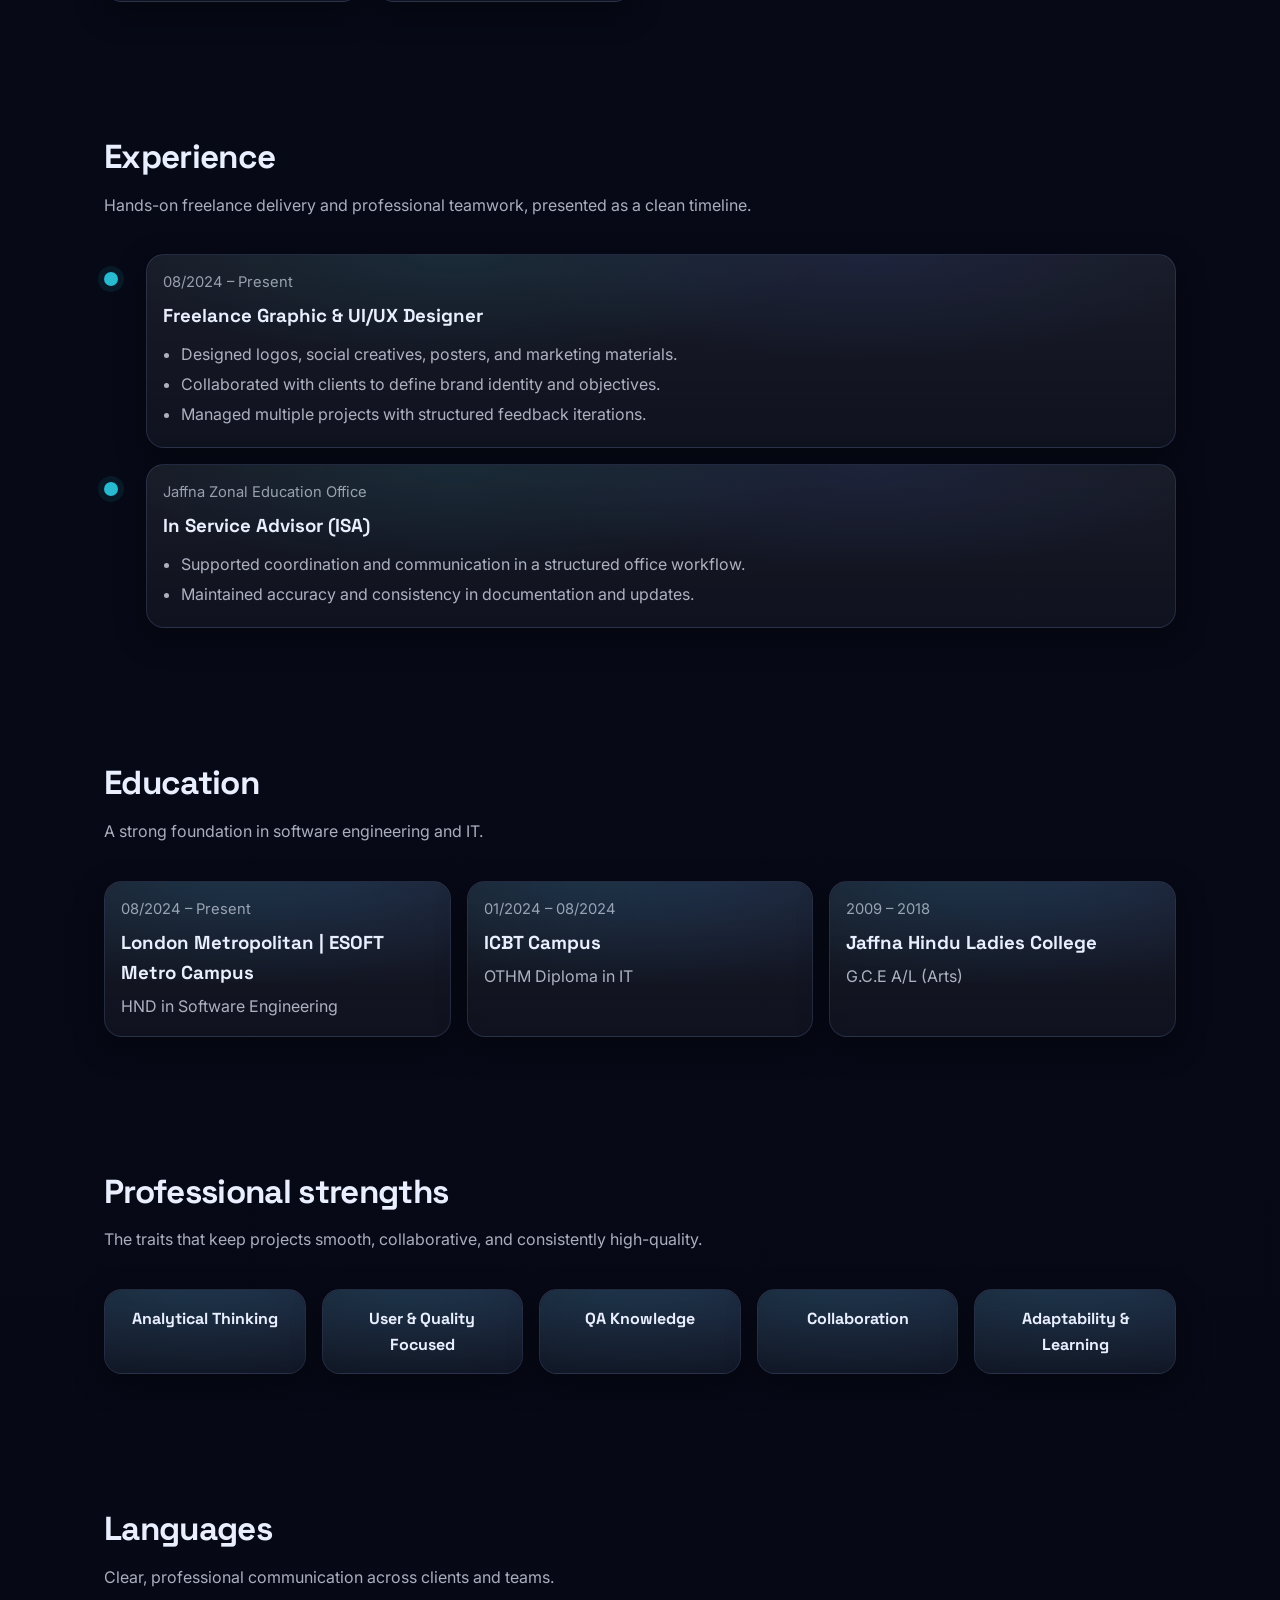
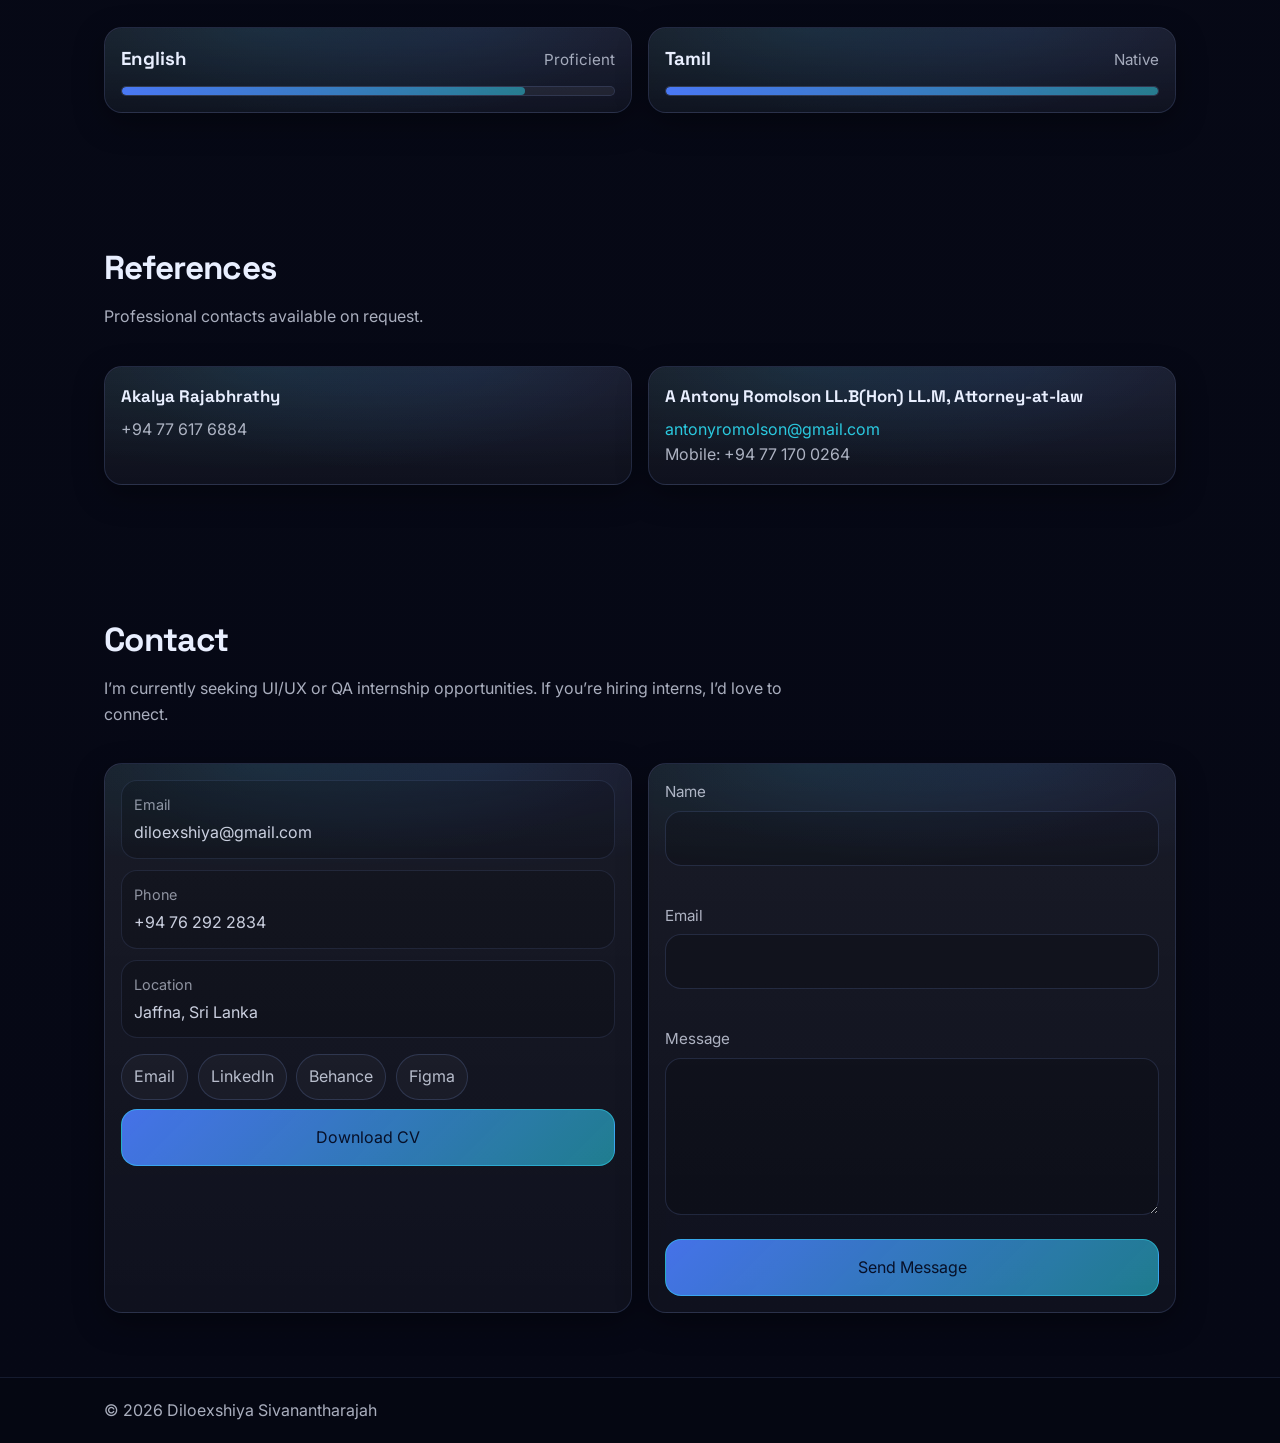
==== commit 17f472cd: "Update index.html" ====
--- a/index.html
+++ b/index.html
@@ -151,7 +151,7 @@
         <aside class="hero__right reveal" data-reveal data-stagger="2">
           <div class="hero-photo">
             <video autoplay muted loop playsinline>
-              <source src="assets/profile.mp4" type="video/mp4">
+              <source src="assets/Profile.mp4" type="video/mp4">
             </video>
           </div>
         </aside>
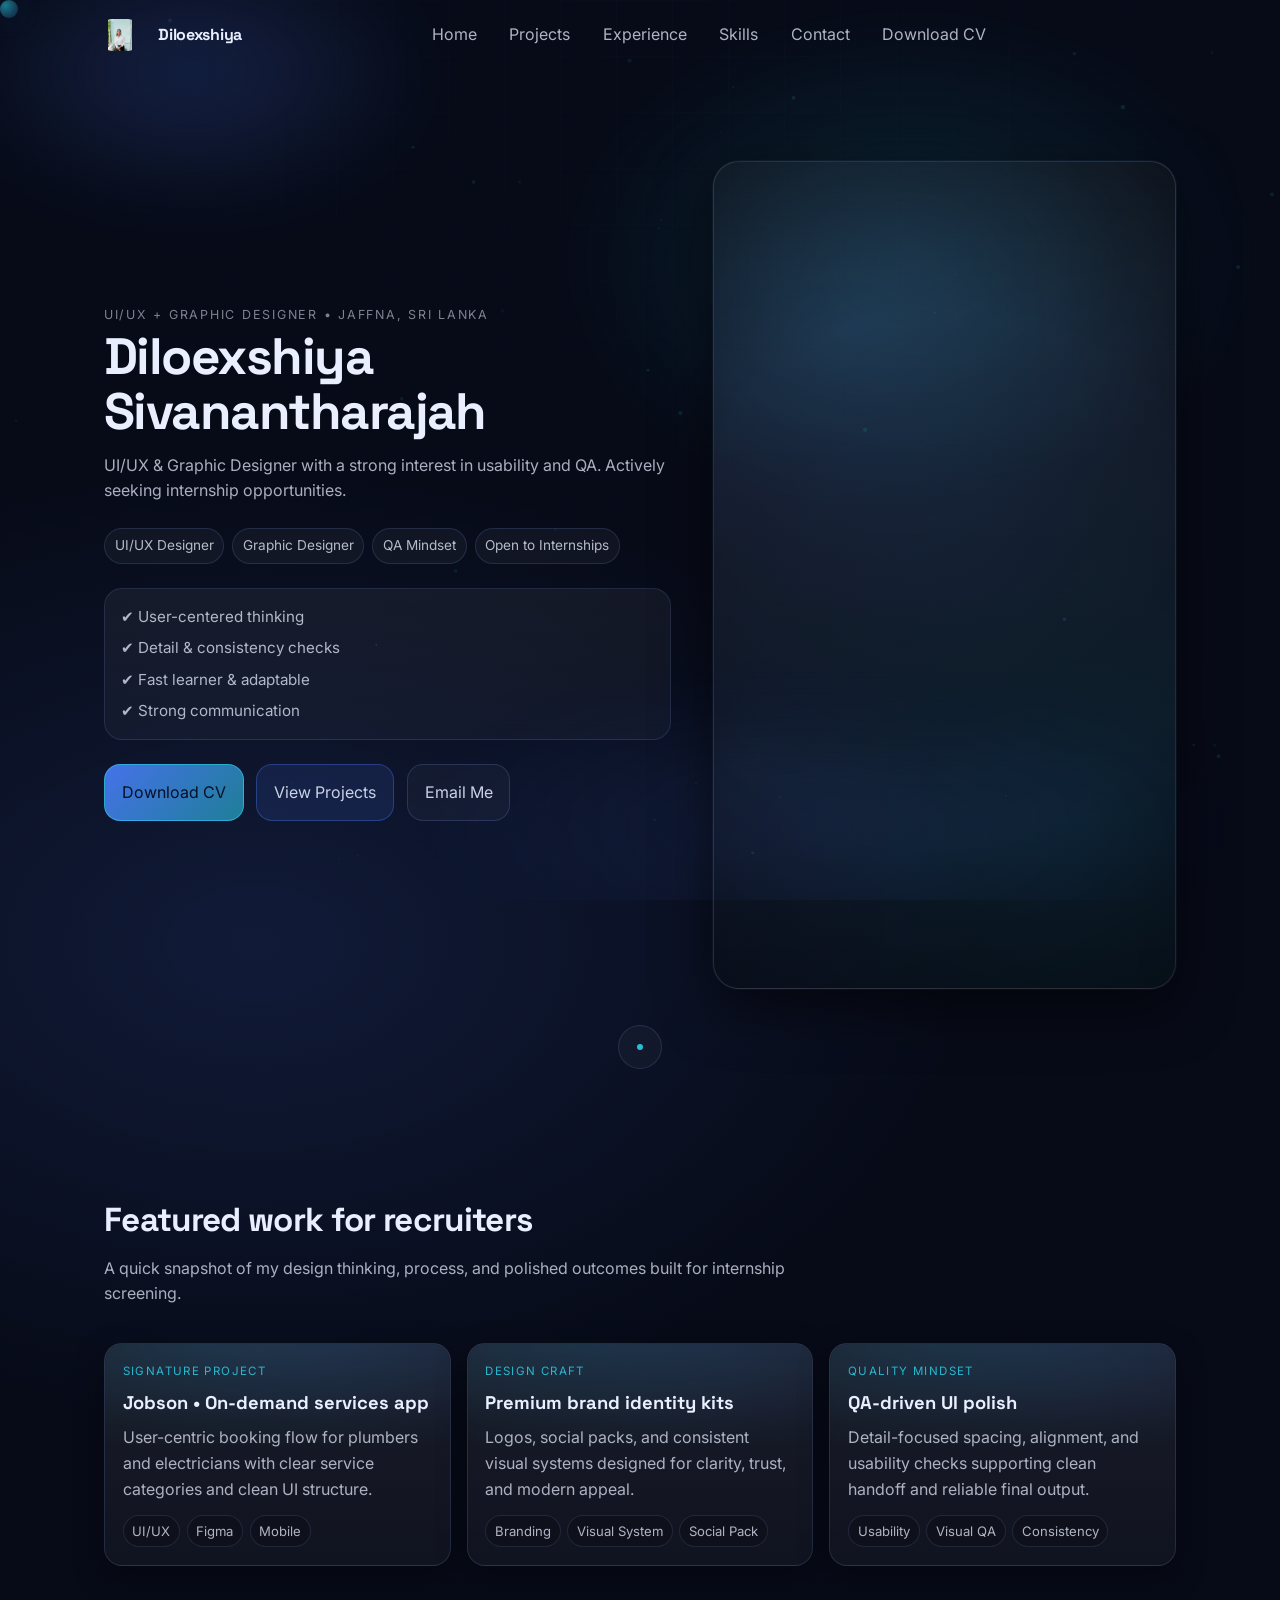
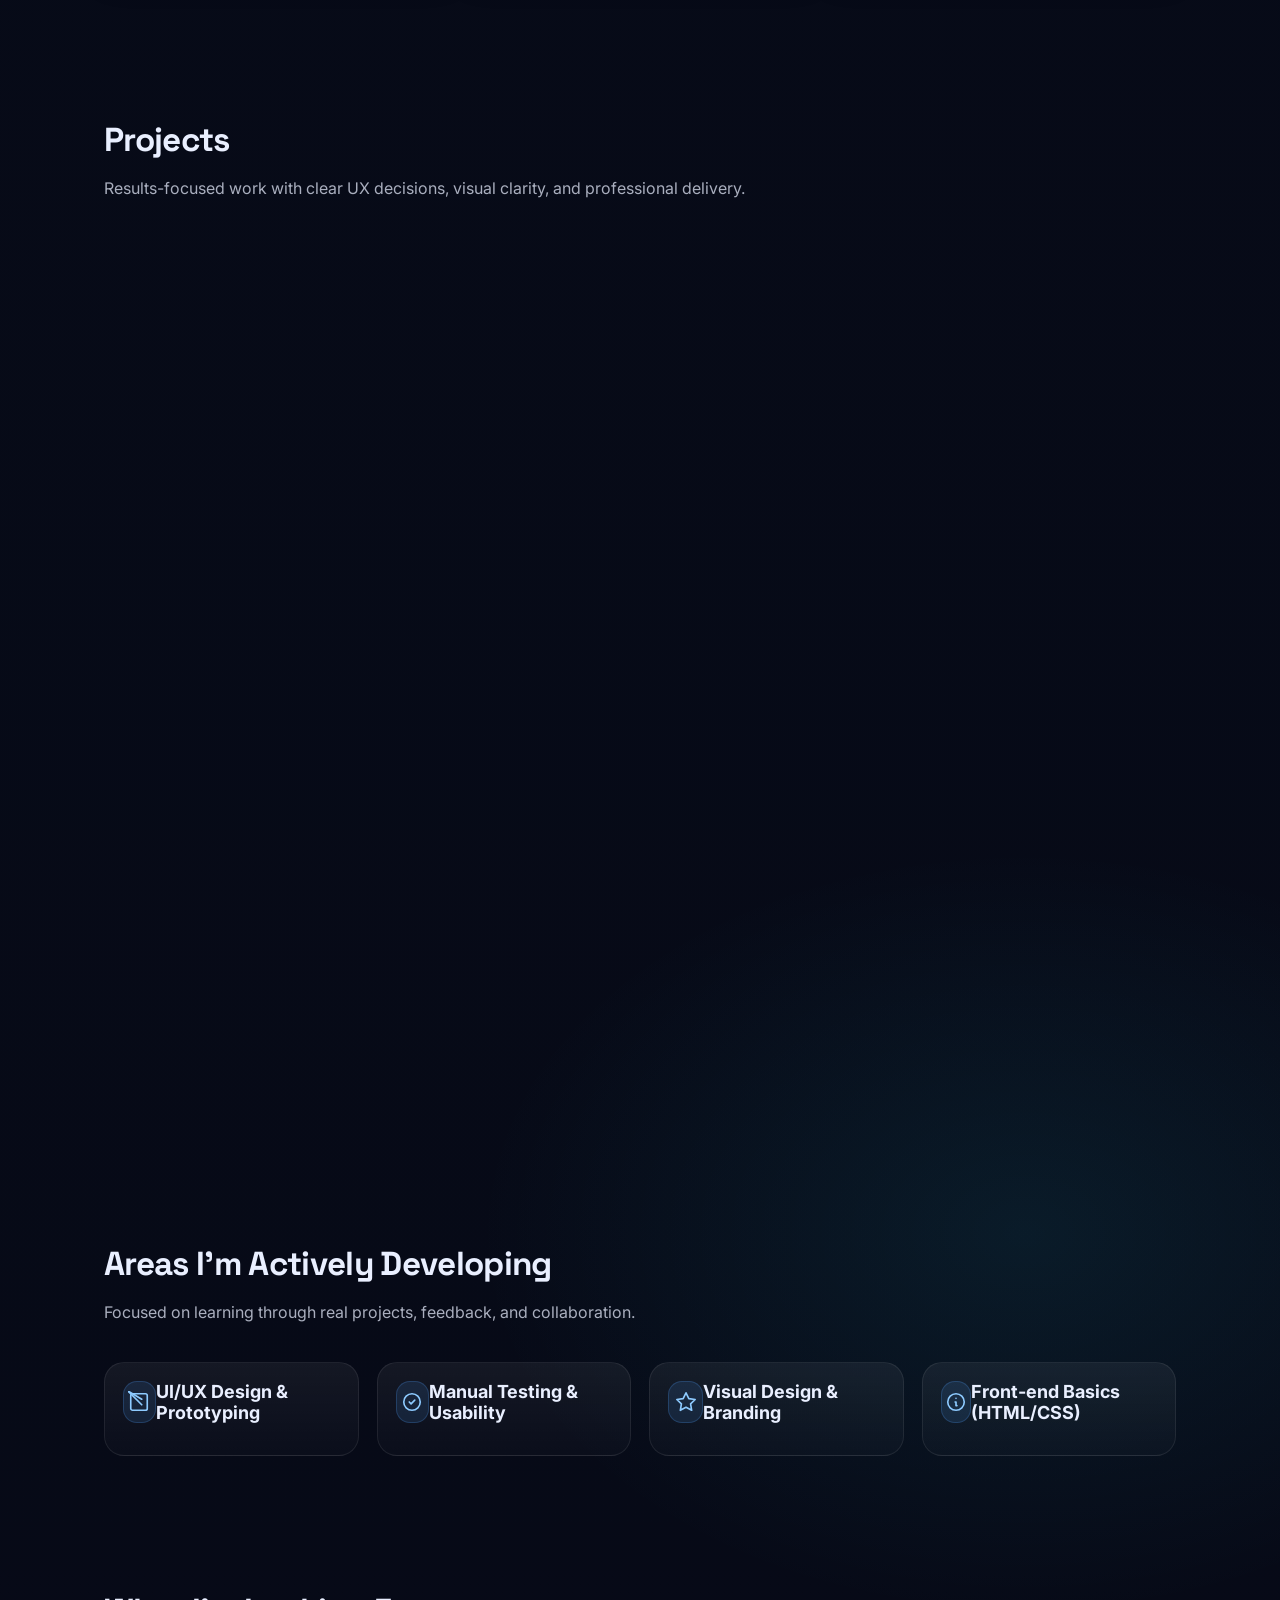
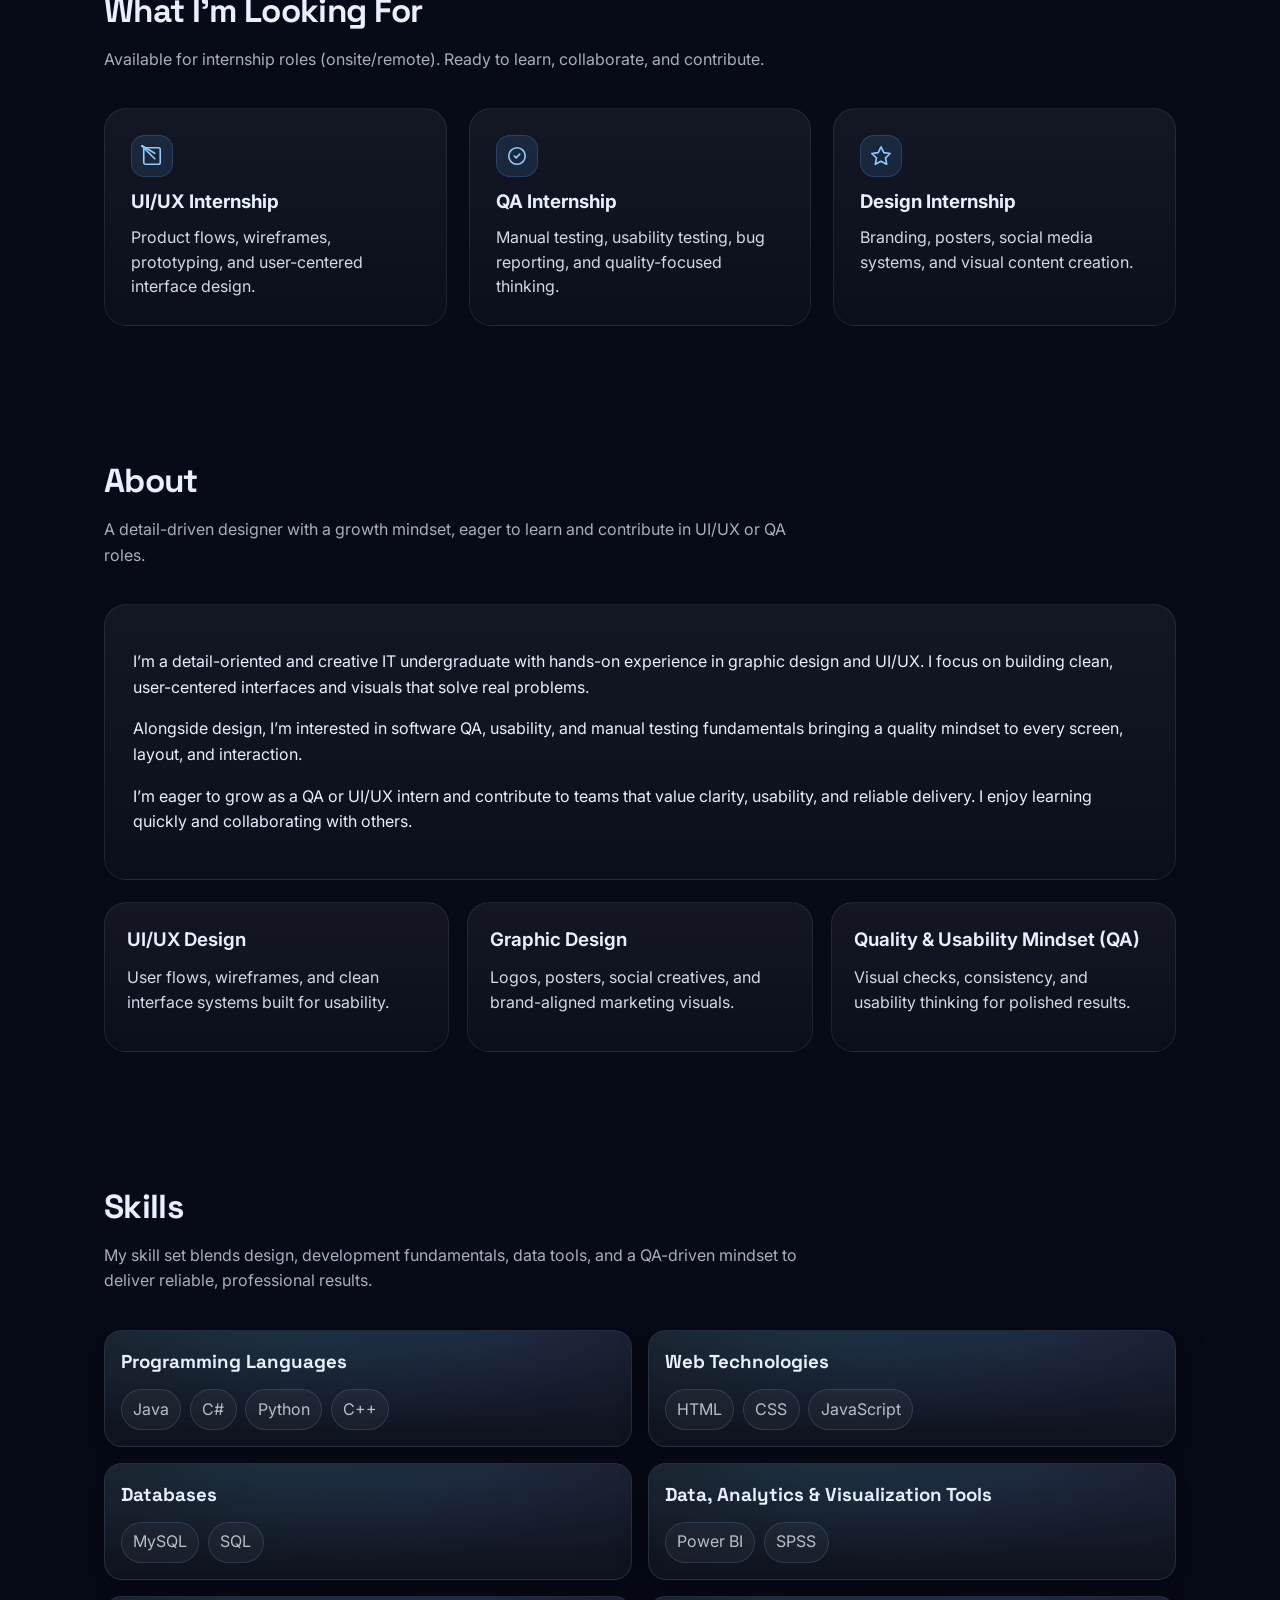
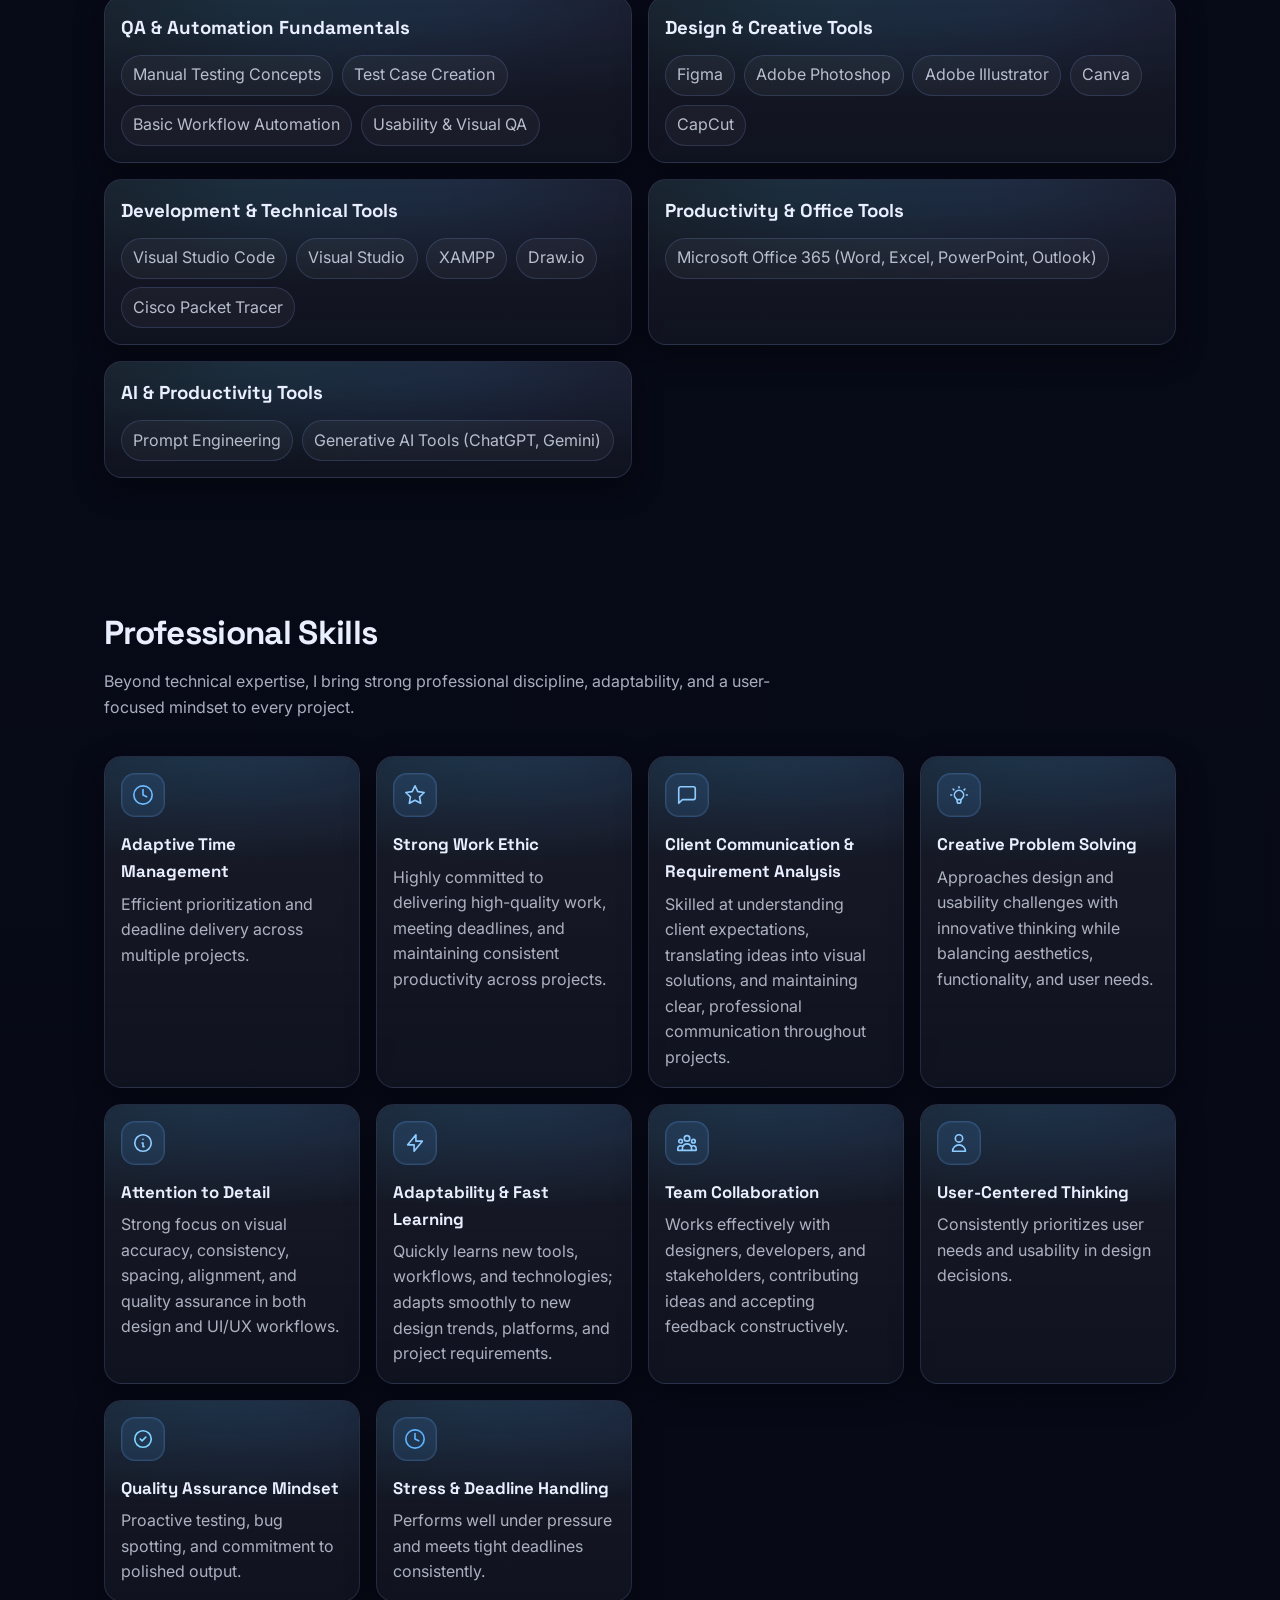
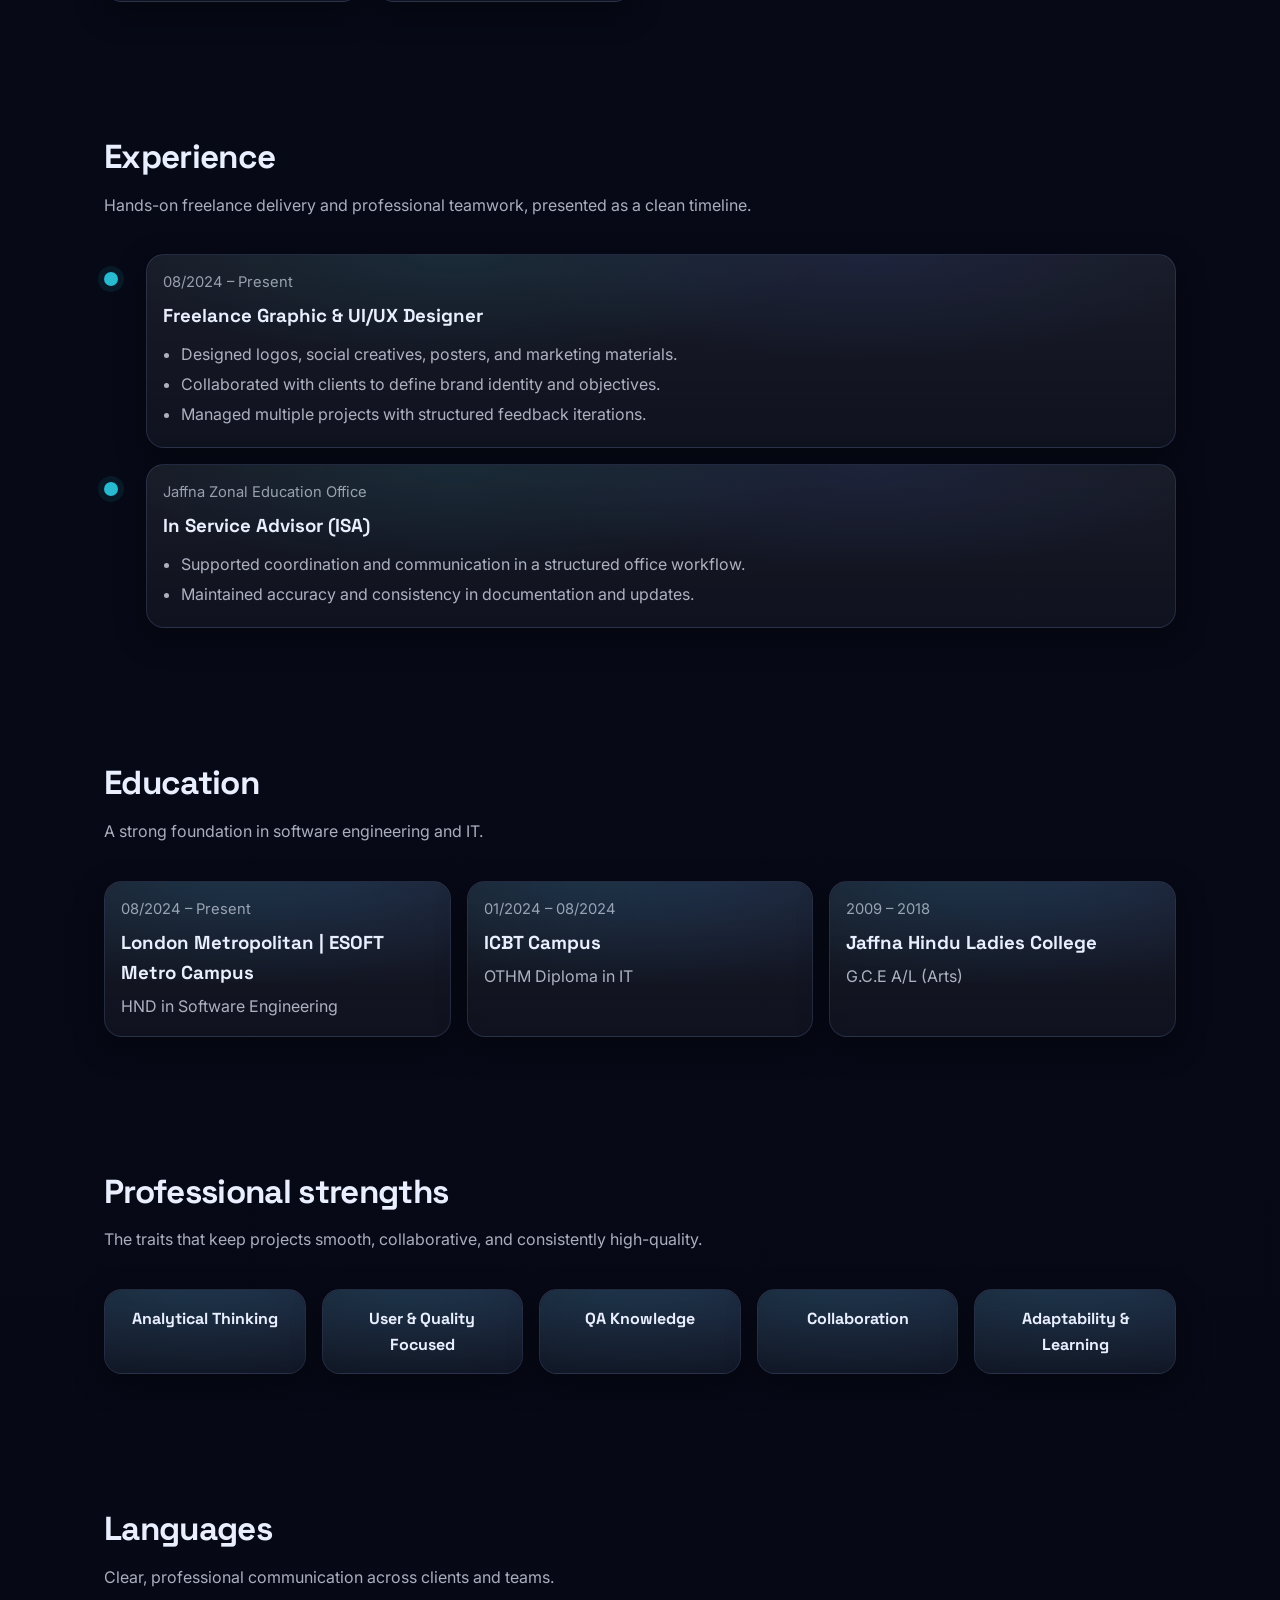
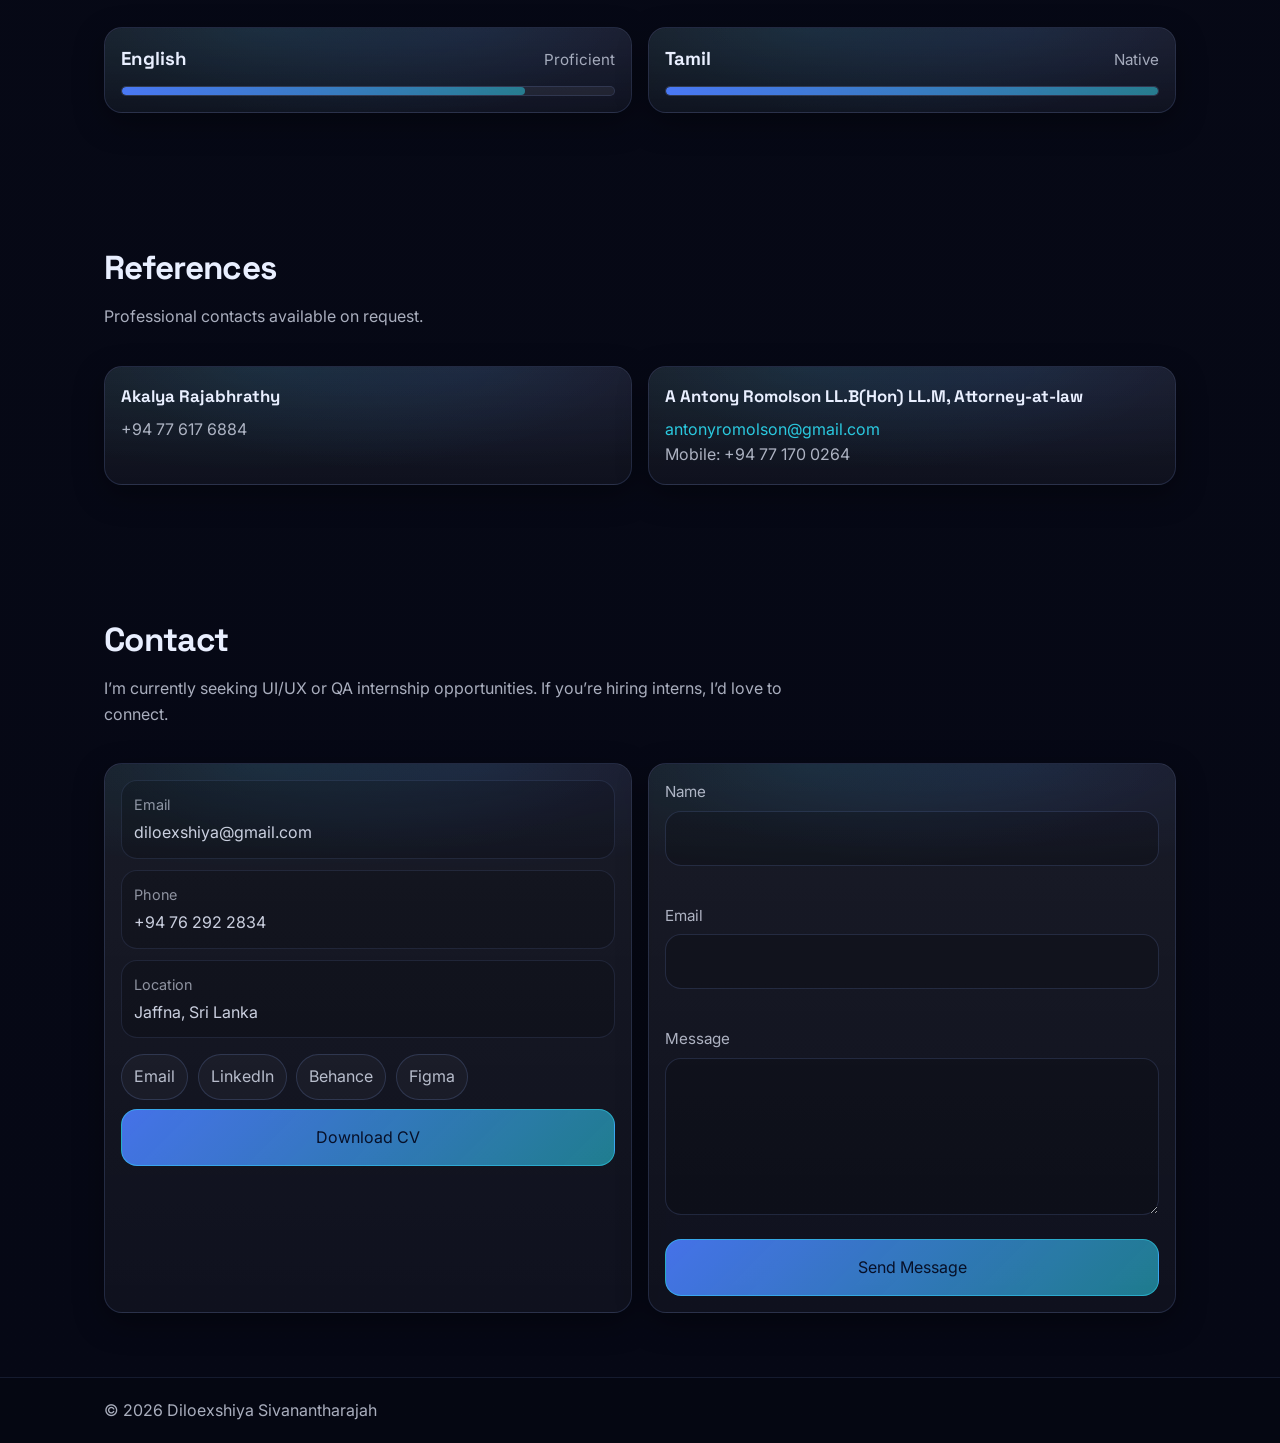
==== commit 7419e33c: "Add preload attribute to video element Changed video tag to include preload attribute." ====
--- a/index.html
+++ b/index.html
@@ -150,7 +150,7 @@
 
         <aside class="hero__right reveal" data-reveal data-stagger="2">
           <div class="hero-photo">
-            <video autoplay muted loop playsinline>
+            <video autoplay muted loop playsinline preload="auto">
               <source src="assets/Profile.mp4" type="video/mp4">
             </video>
           </div>
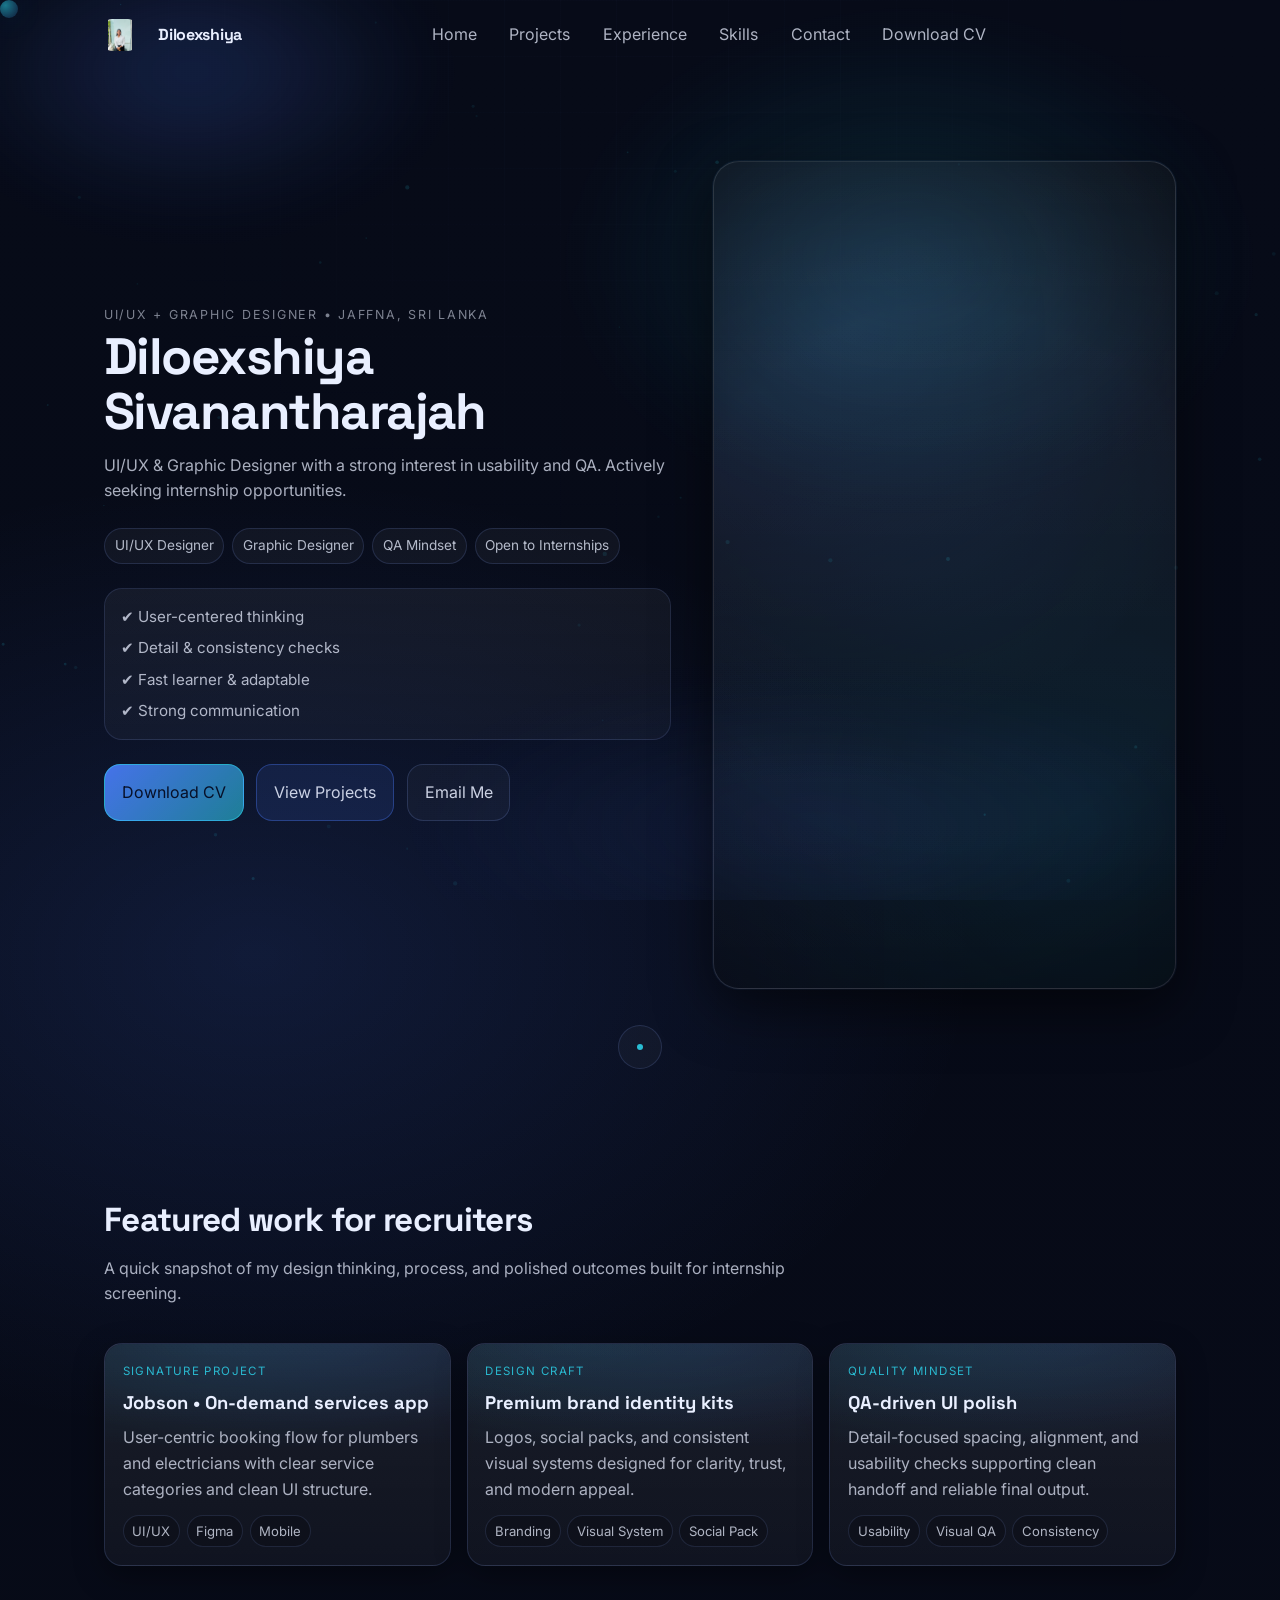
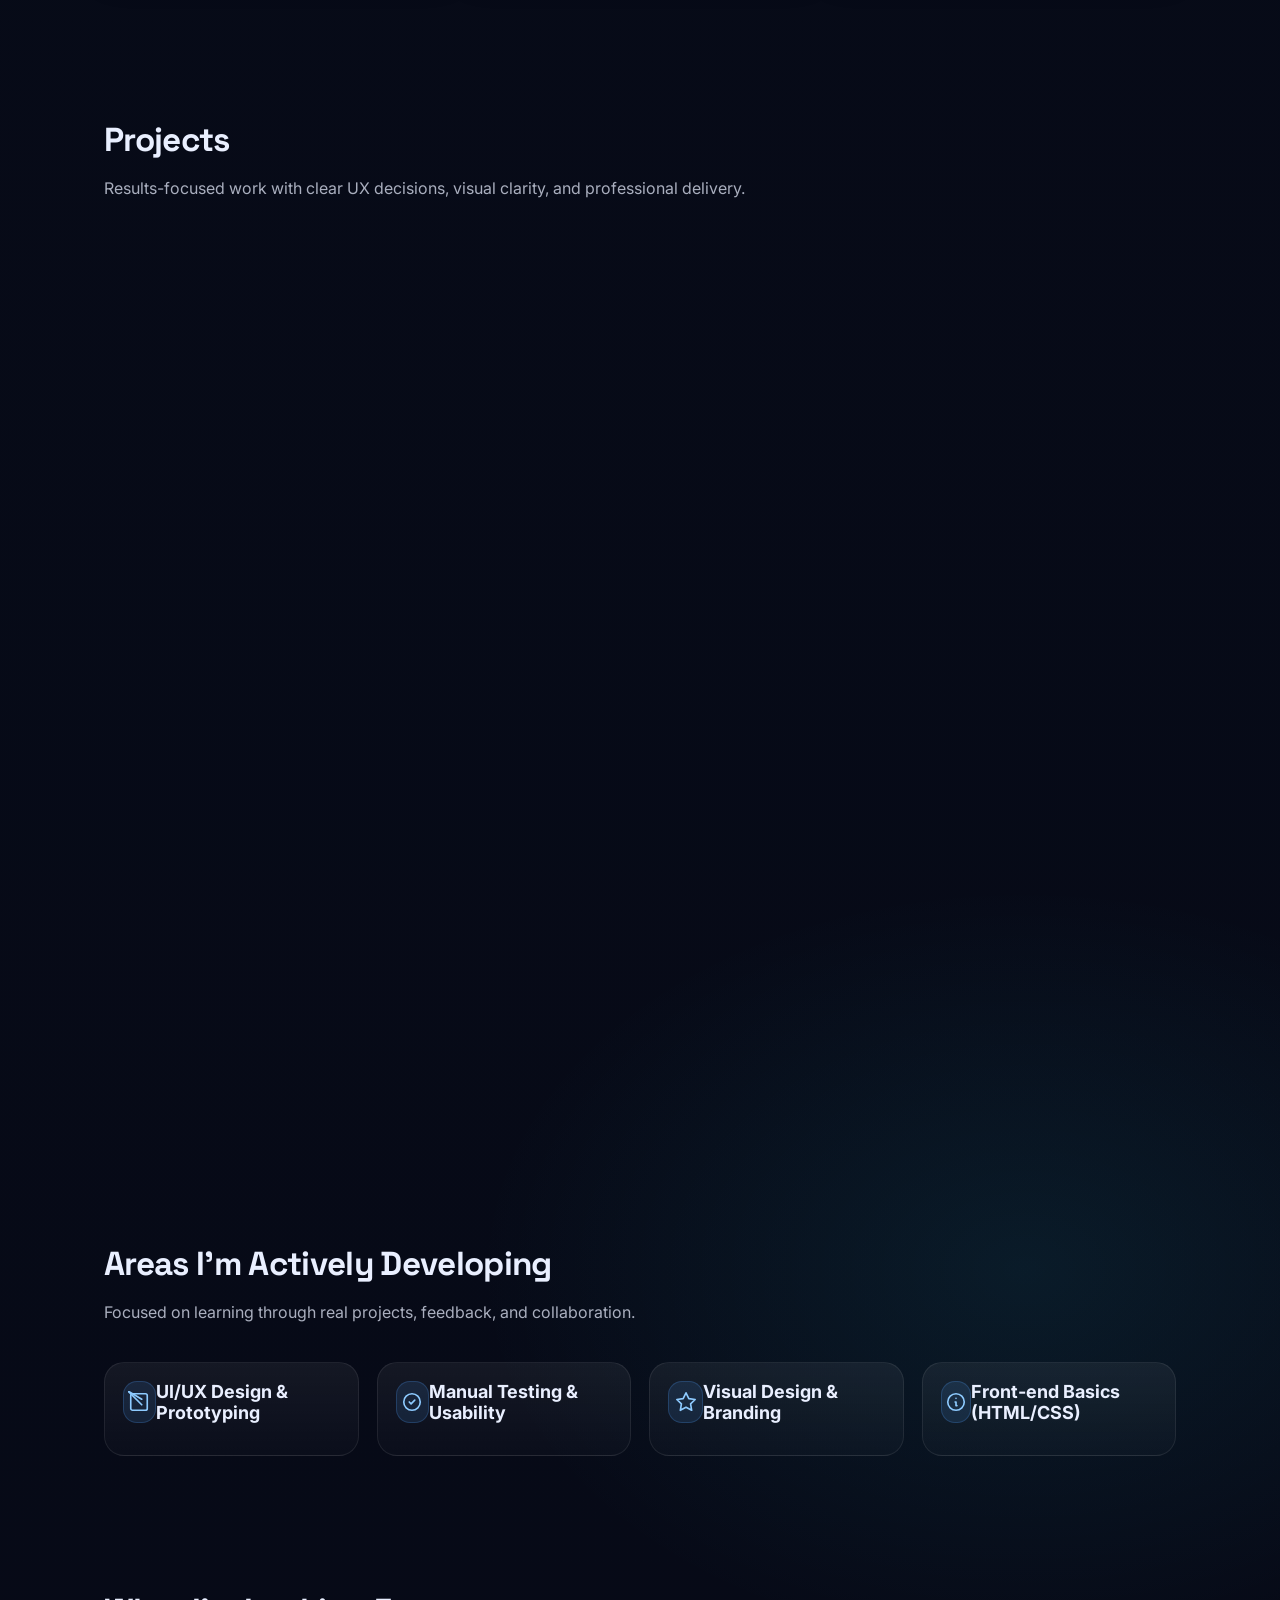
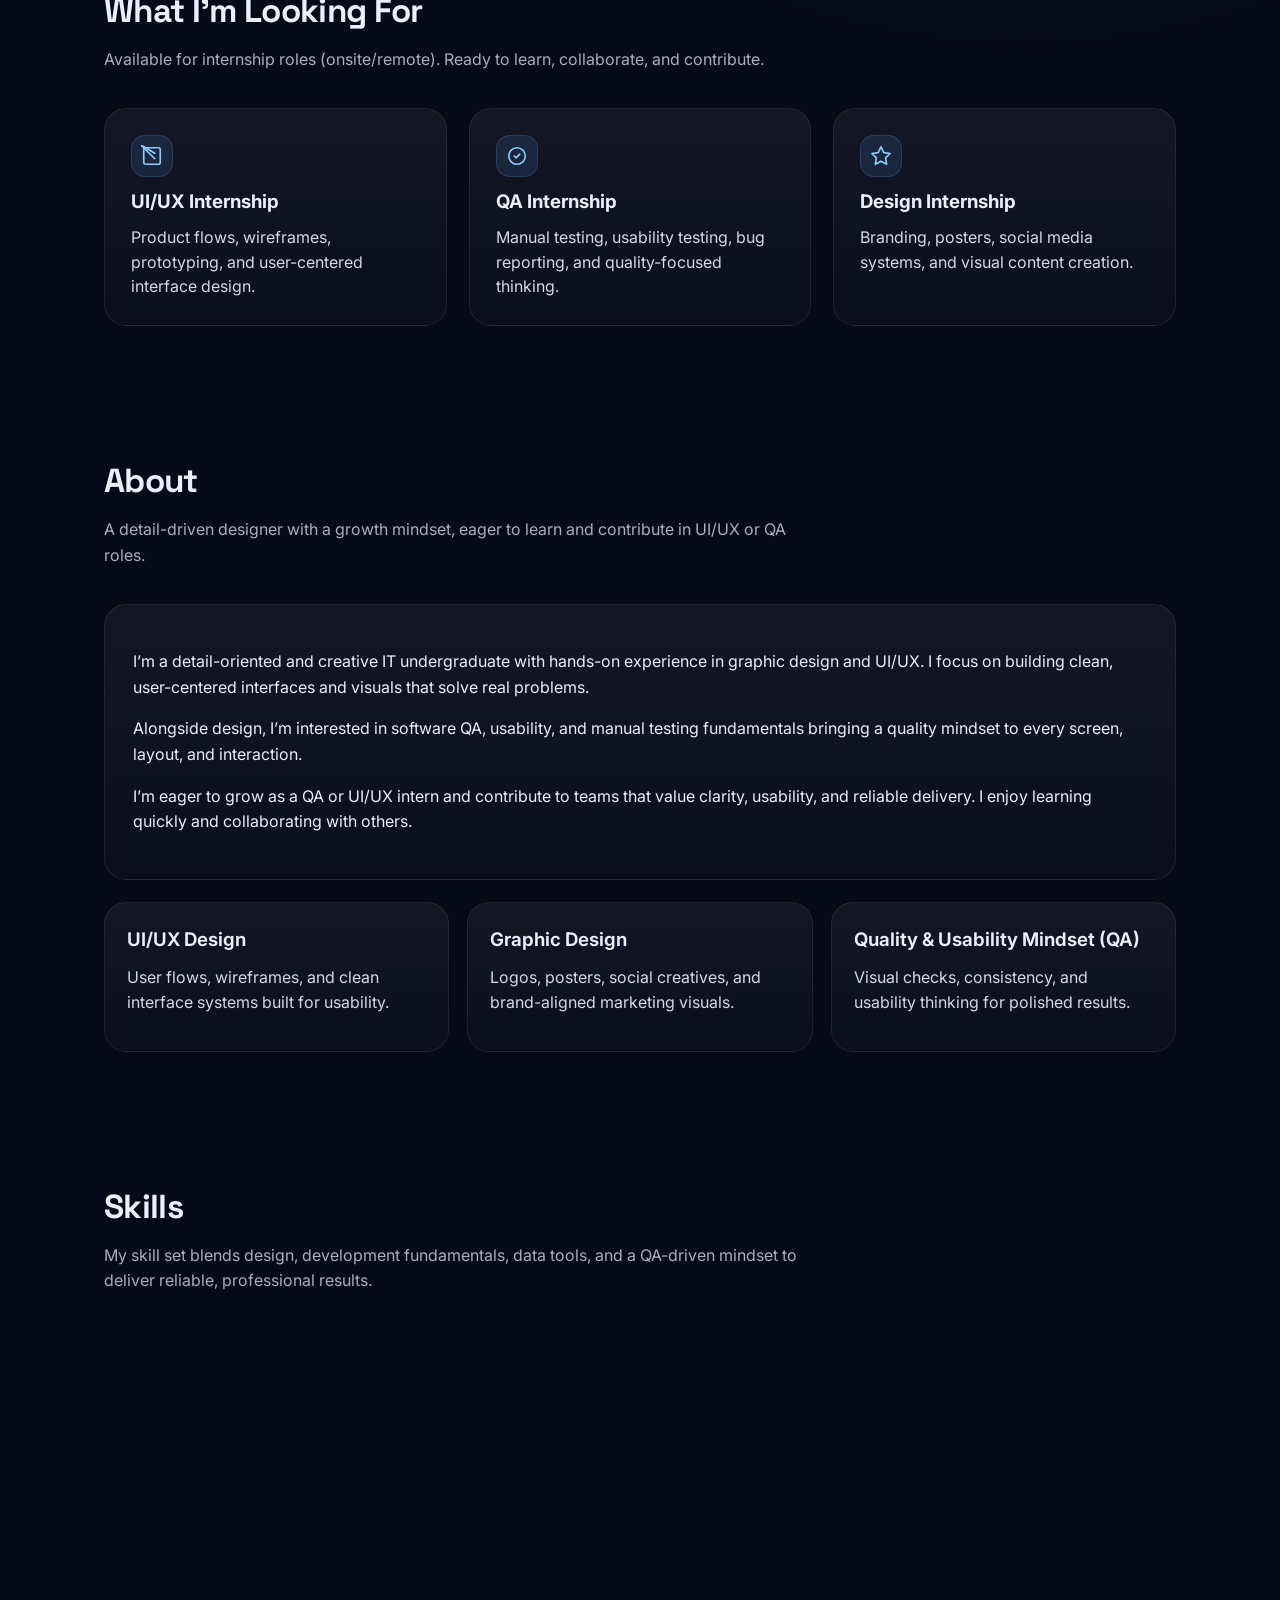
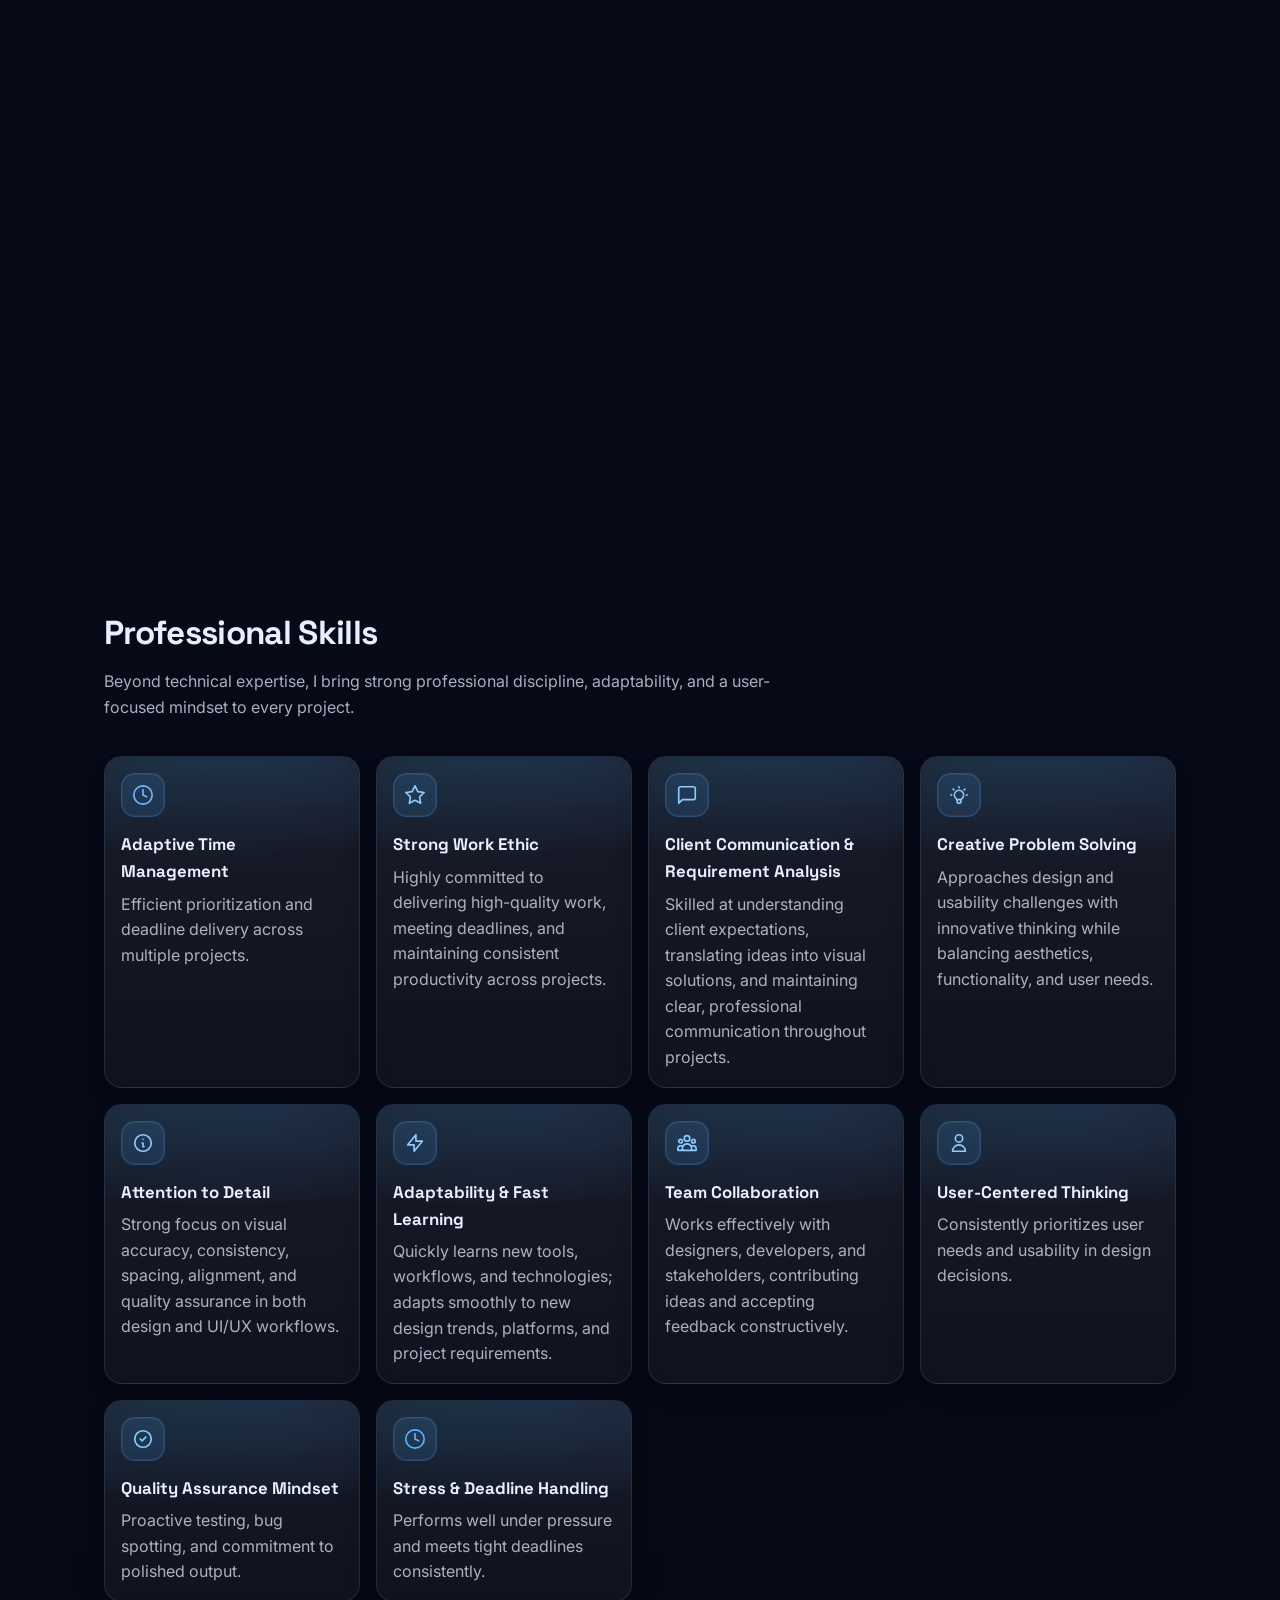
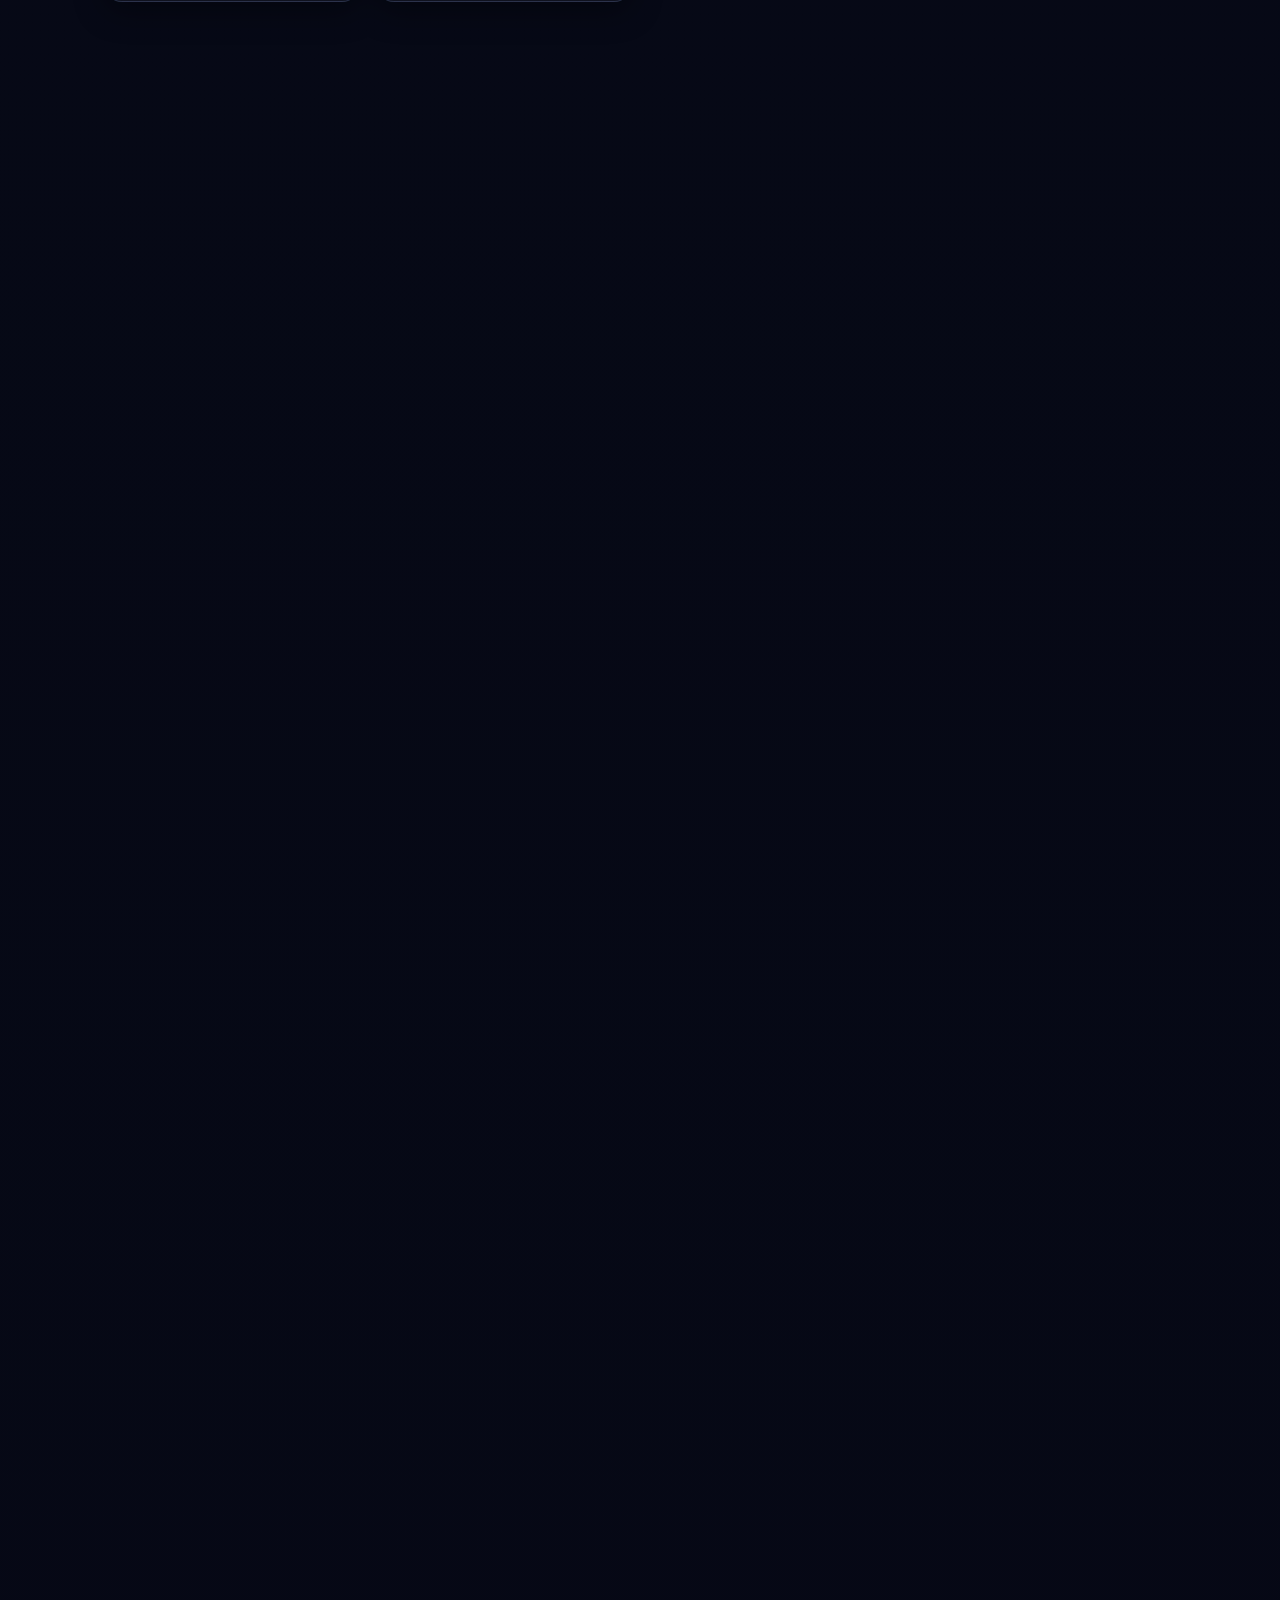
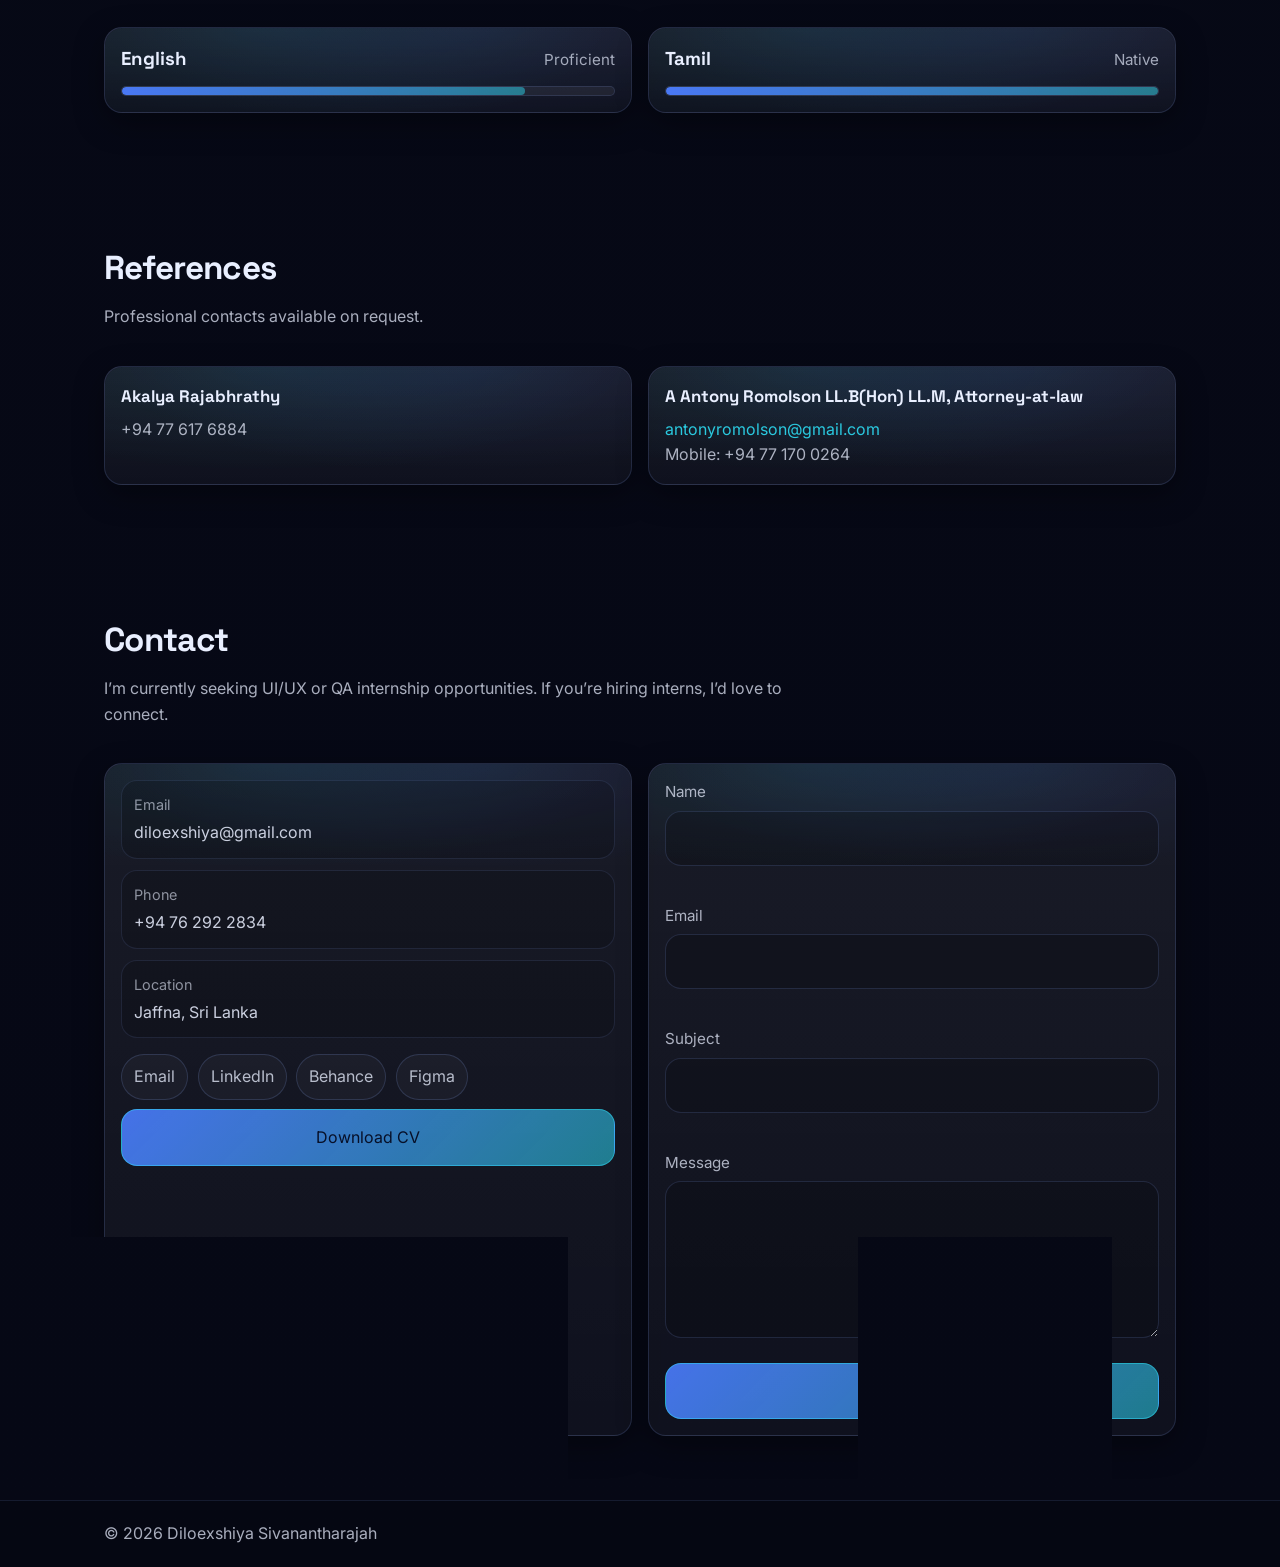
==== commit ed5722fa: "Update index.html" ====
--- a/index.html
+++ b/index.html
@@ -791,12 +791,18 @@
               </div>
 
               <div class="field">
+                <label class="field__label" for="subject">Subject</label>
+                <input class="field__input" id="subject" name="subject" type="text" autocomplete="subject" required />
+                <div class="field__error" data-error-for="subject" role="alert"></div>
+              </div>
+
+              <div class="field">
                 <label class="field__label" for="message">Message</label>
                 <textarea class="field__input field__textarea" id="message" name="message" rows="5" required></textarea>
                 <div class="field__error" data-error-for="message" role="alert"></div>
               </div>
 
-              <button class="btn btn--primary btn--block" type="submit" data-magnetic>Send Message</button>
+              <button class="btn btn--primary btn--block" type="submit" data-magnetic>Open in Gmail</button>
             </form>
           </div>
         </div>
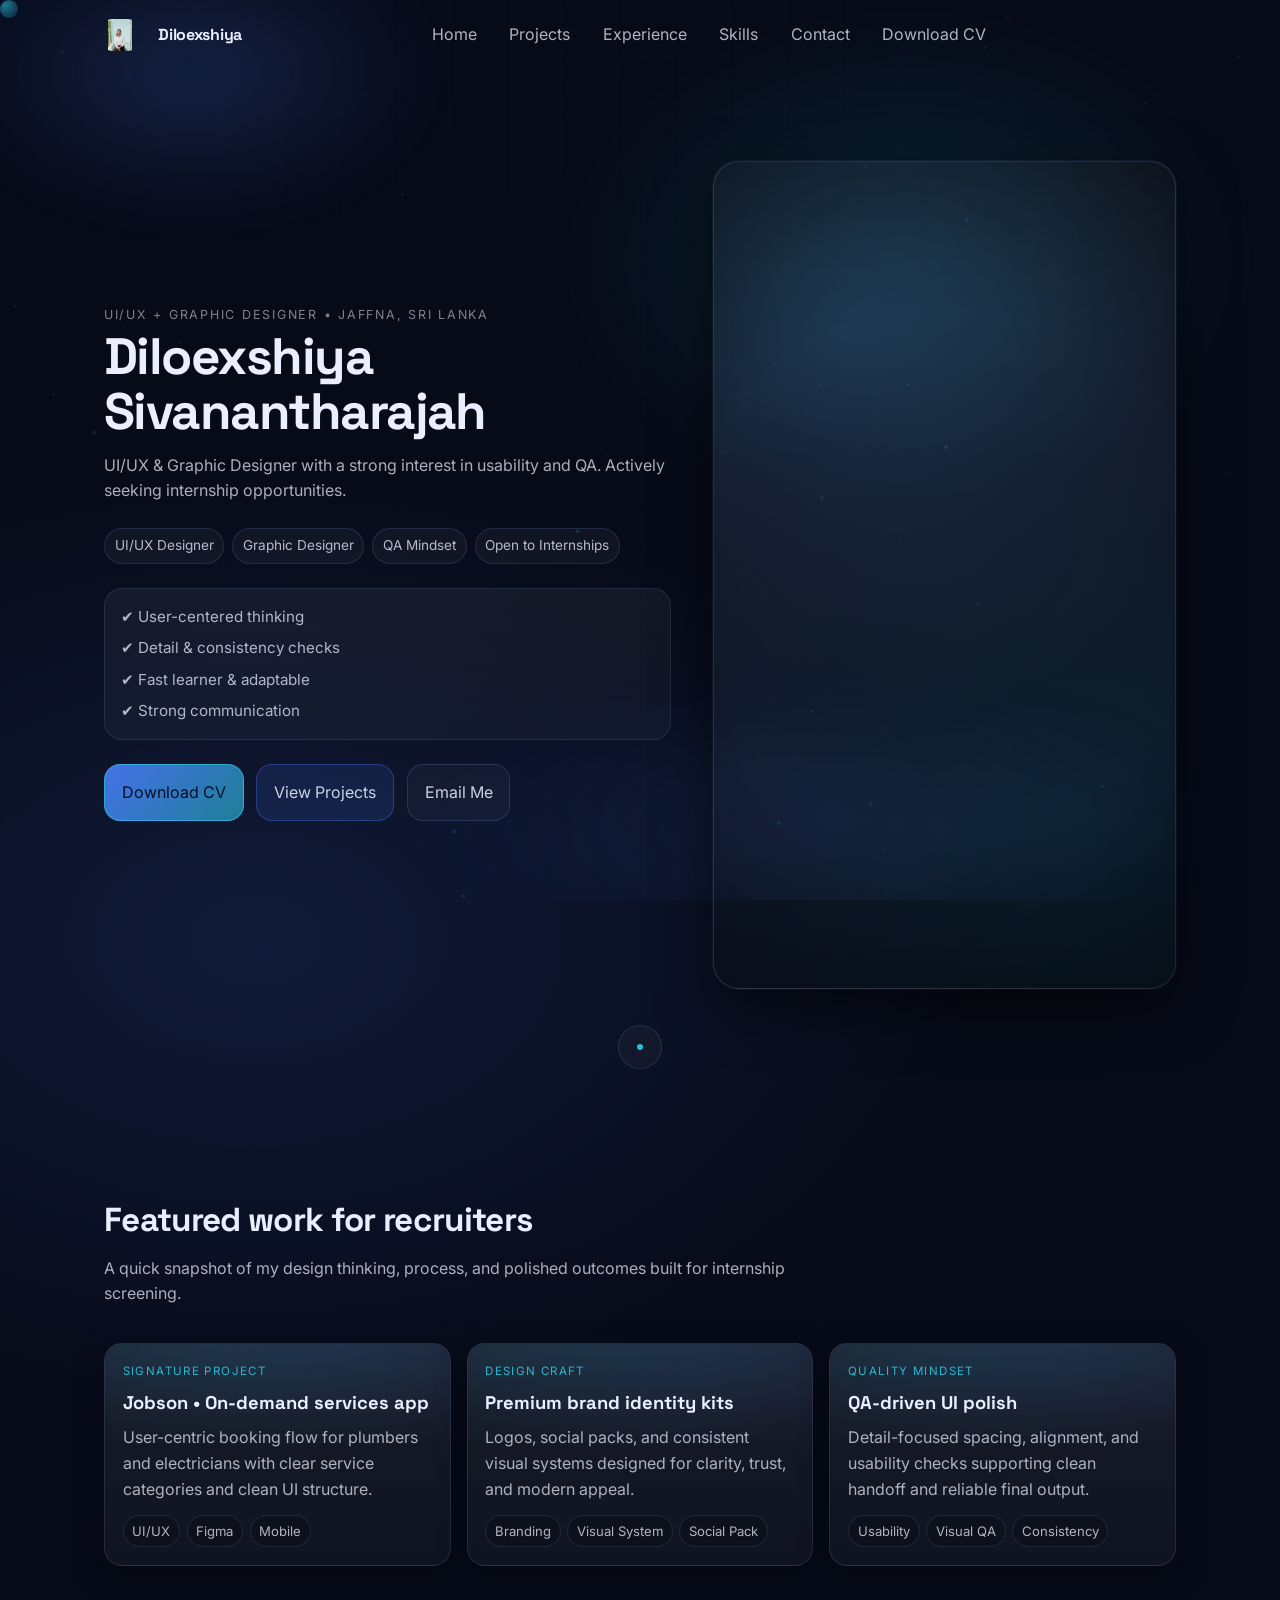
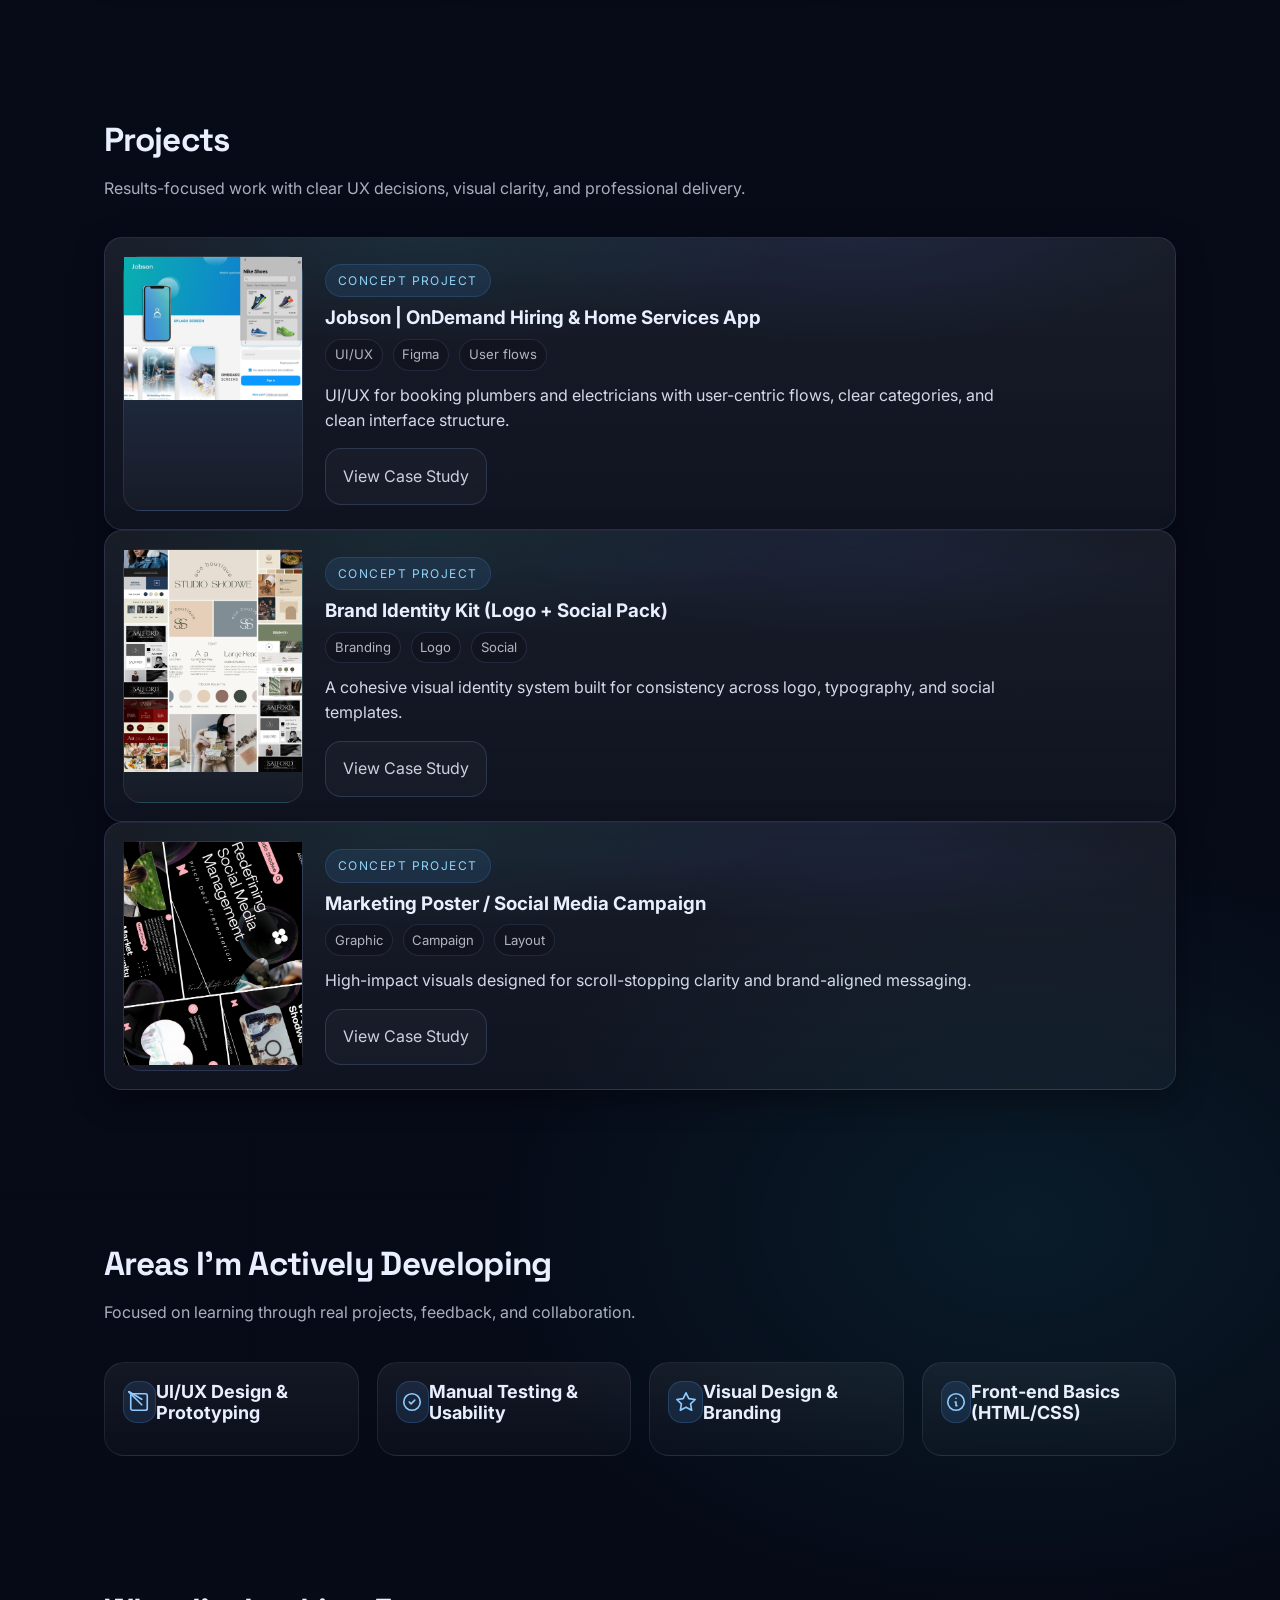
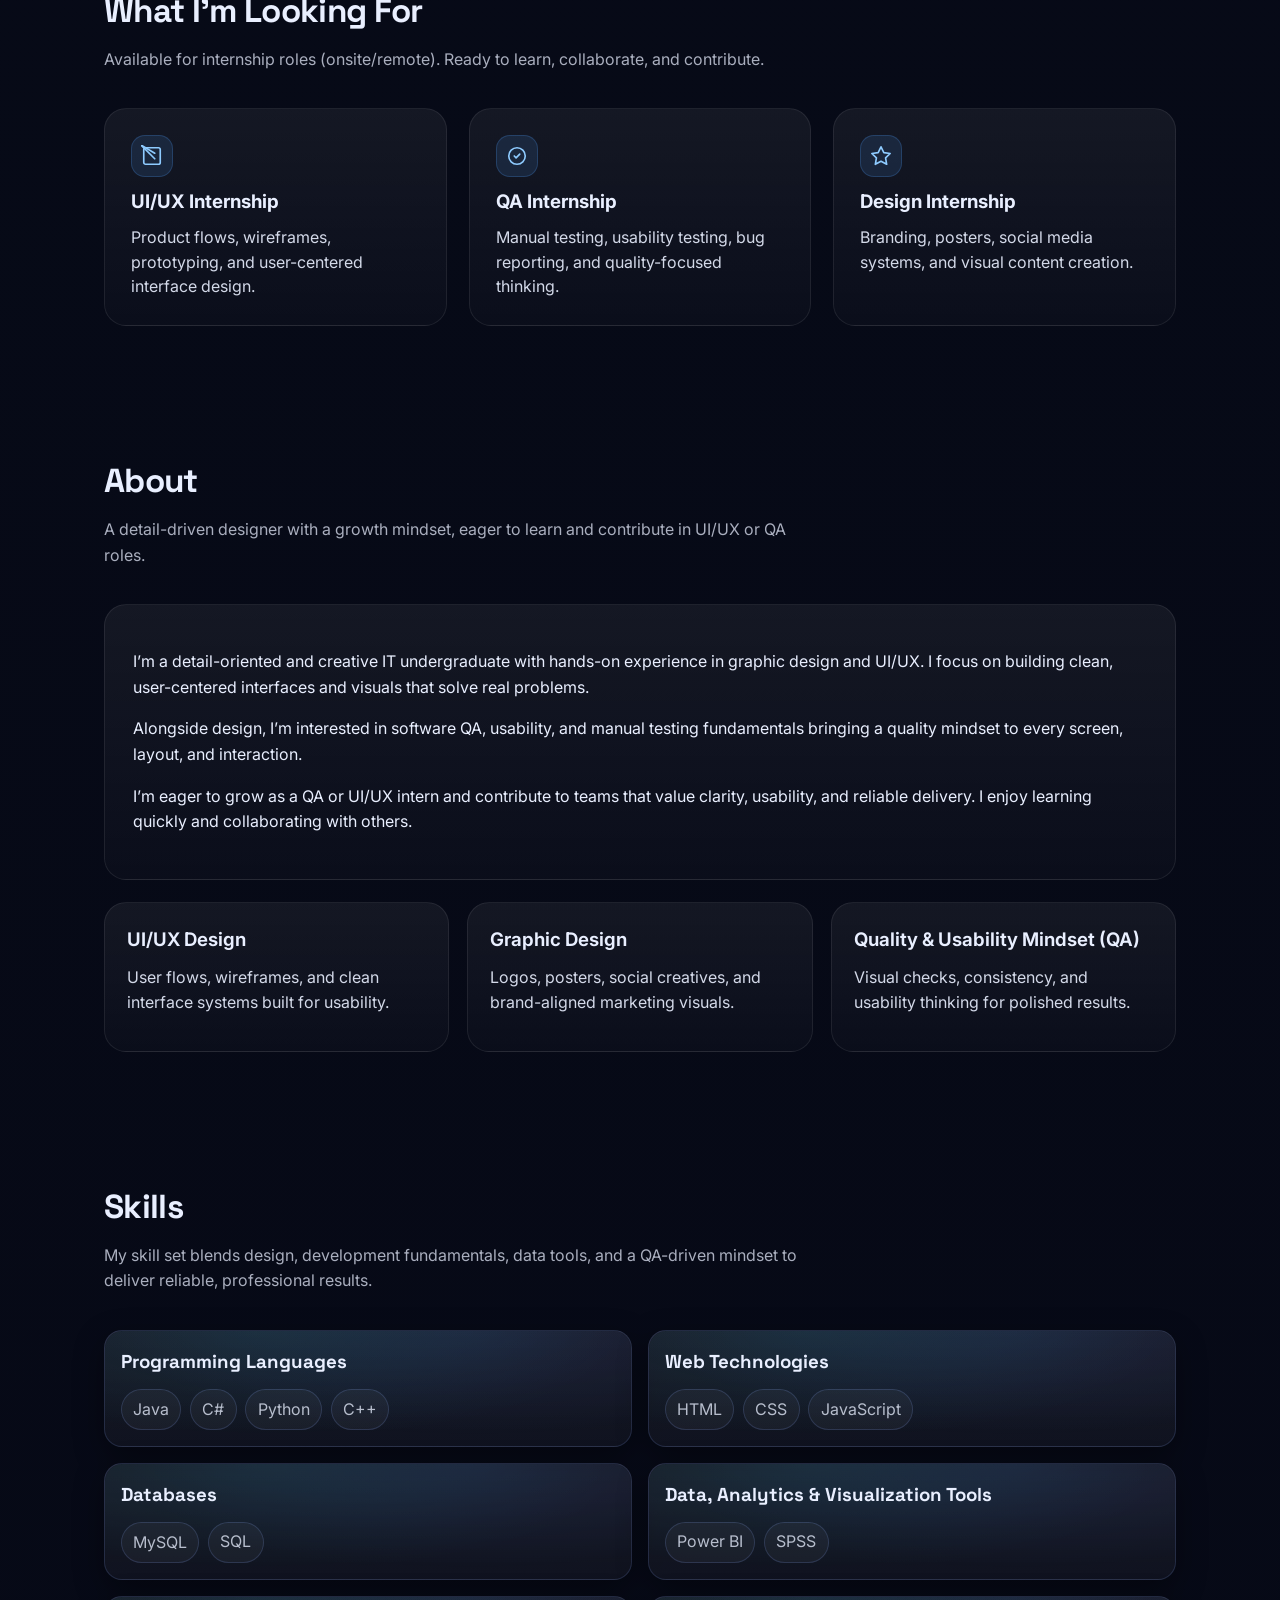
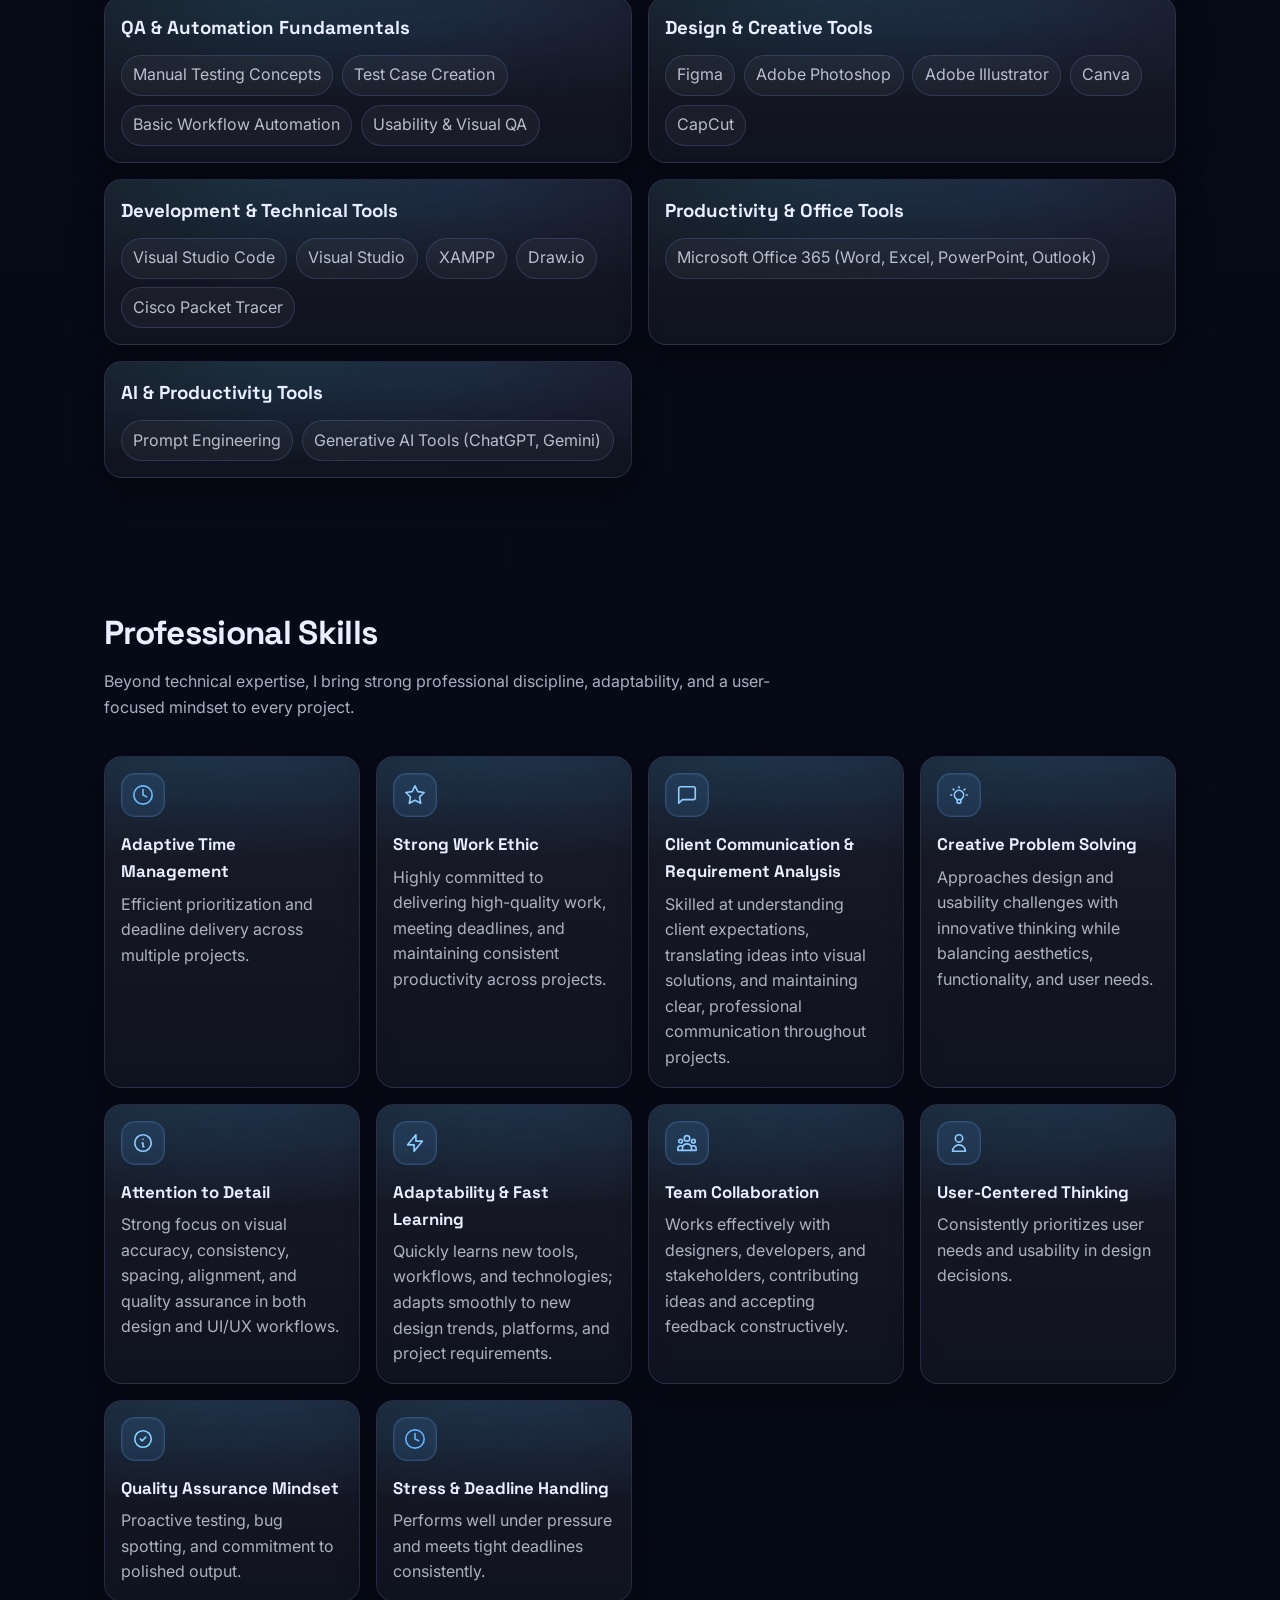
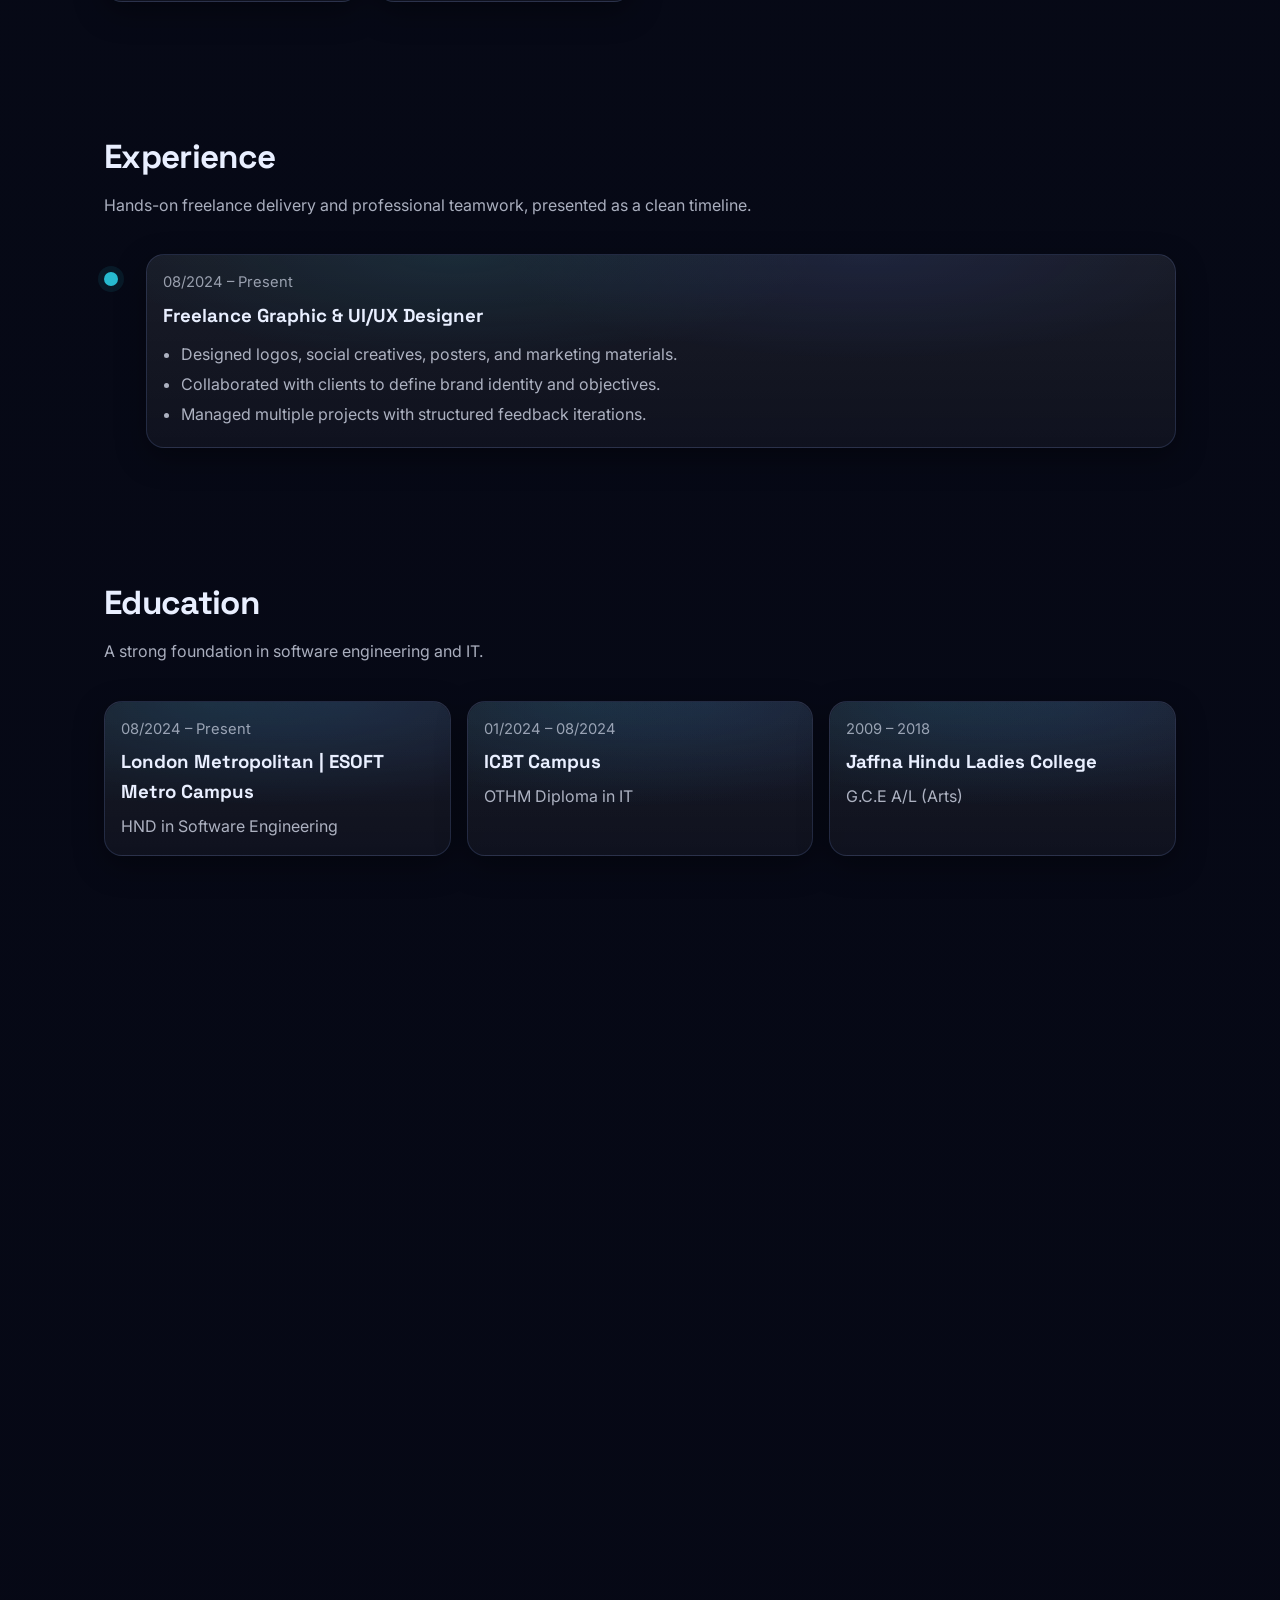
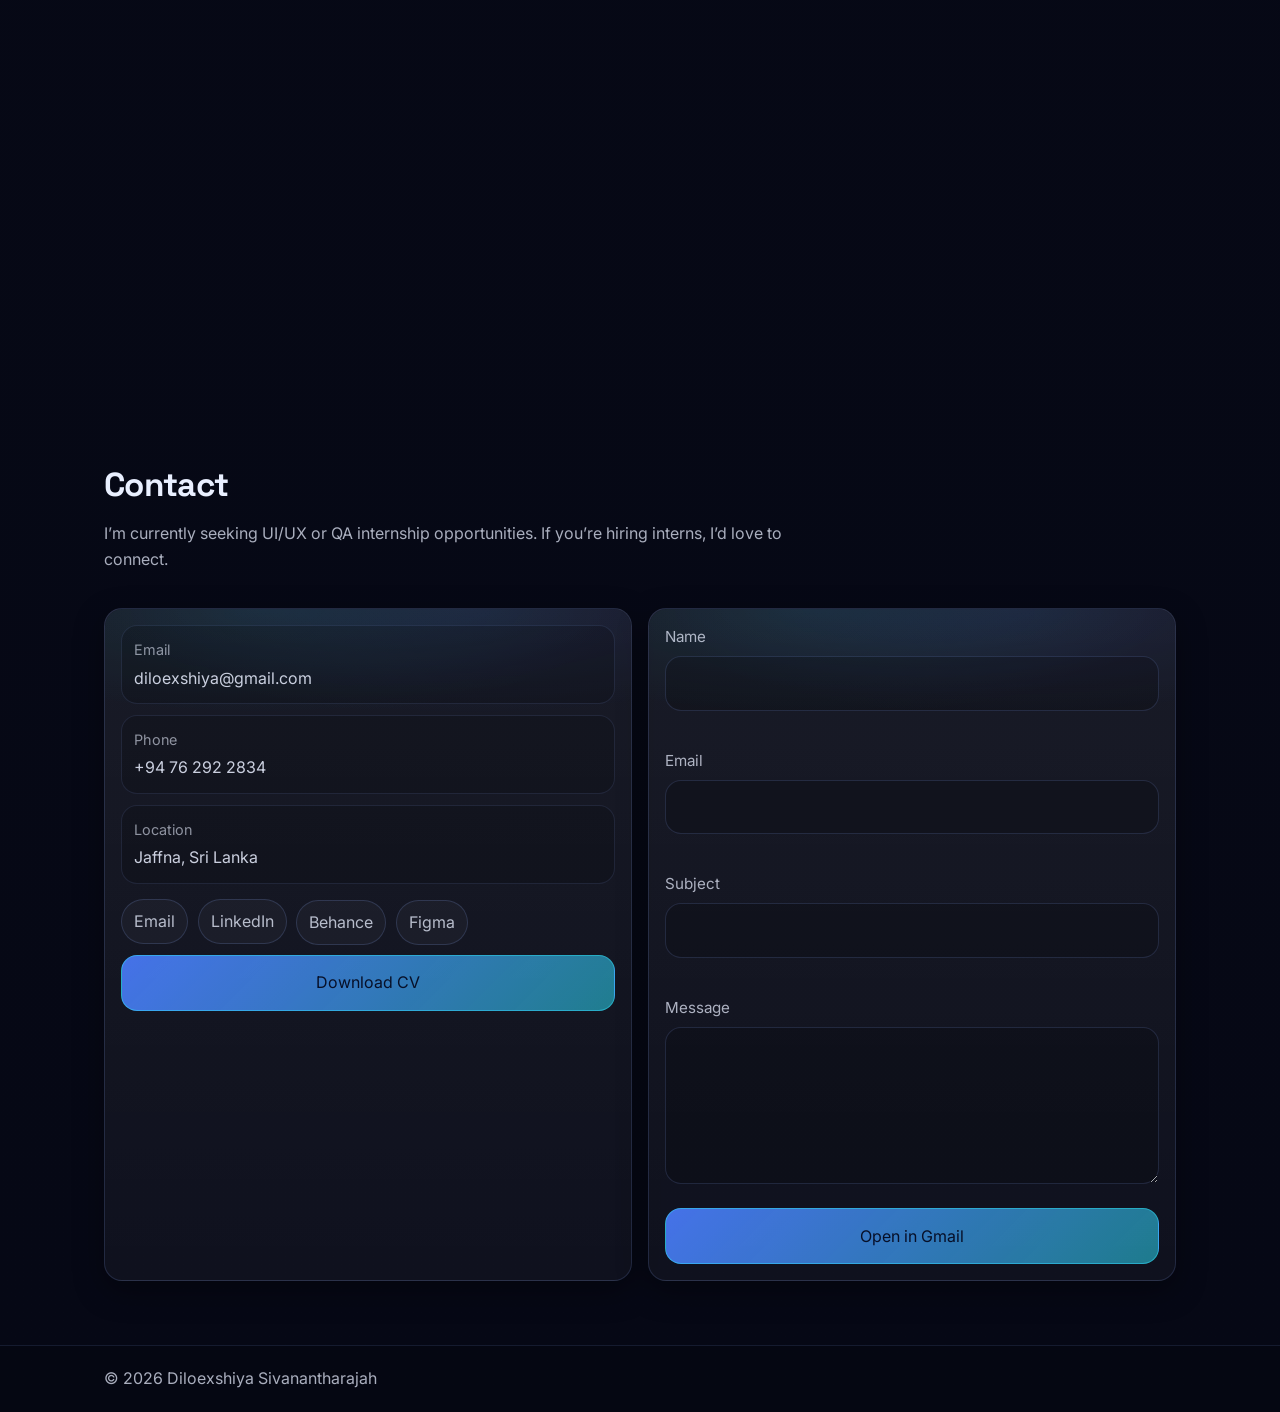
==== commit 16f22aa7: "Add images to project thumbnails and update references" ====
--- a/index.html
+++ b/index.html
@@ -216,7 +216,9 @@
 
         <div class="projects reveal" data-reveal data-stagger="1">
           <article class="card project">
-            <div class="project__thumb" aria-hidden="true"></div>
+            <div class="project__thumb" aria-hidden="true">
+              <img src="assets/jobson-thumb.jpg" alt="Jobson app screenshot" loading="lazy">
+            </div>
             <div class="project__body">
               <div class="project__kicker">CONCEPT PROJECT</div>
               <h3 class="project__title">Jobson | OnDemand Hiring &amp; Home Services App</h3>
@@ -233,7 +235,9 @@
           </article>
 
           <article class="card project">
-            <div class="project__thumb project__thumb--alt" aria-hidden="true"></div>
+            <div class="project__thumb project__thumb--alt" aria-hidden="true">
+              <img src="assets/brand-identity-thumb.jpg" alt="Brand identity kit screenshot" loading="lazy">
+            </div>
             <div class="project__body">
               <div class="project__kicker">CONCEPT PROJECT</div>
               <h3 class="project__title">Brand Identity Kit (Logo + Social Pack)</h3>
@@ -250,7 +254,9 @@
           </article>
 
           <article class="card project">
-            <div class="project__thumb project__thumb--alt2" aria-hidden="true"></div>
+            <div class="project__thumb project__thumb--alt2" aria-hidden="true">
+              <img src="assets/marketing-campaign-thumb.jpg" alt="Marketing poster screenshot" loading="lazy">
+            </div>
             <div class="project__body">
               <div class="project__kicker">CONCEPT PROJECT</div>
               <h3 class="project__title">Marketing Poster / Social Media Campaign</h3>
@@ -639,18 +645,6 @@
               </ul>
             </div>
           </article>
-
-          <article class="timeline__item">
-            <div class="timeline__dot" aria-hidden="true"></div>
-            <div class="card timeline__card">
-              <div class="timeline__meta">Jaffna Zonal Education Office</div>
-              <h3 class="timeline__title">In Service Advisor (ISA)</h3>
-              <ul class="timeline__list">
-                <li>Supported coordination and communication in a structured office workflow.</li>
-                <li>Maintained accuracy and consistency in documentation and updates.</li>
-              </ul>
-            </div>
-          </article>
         </div>
       </div>
     </section>
@@ -735,11 +729,11 @@
         <div class="grid grid--2 reveal" data-reveal data-stagger="1">
           <article class="card ref">
             <h3 class="ref__name">Akalya Rajabhrathy</h3>
-            <p class="ref__meta">+94 77 617 6884</p>
+            <p class="ref__meta">In Service Advisor (ISA)<br />Jaffna Zonal Education Office<br />📞 +94 77 617 6884</p>
           </article>
           <article class="card ref">
             <h3 class="ref__name">A Antony Romolson LL.B(Hon) LL.M, Attorney-at-law</h3>
-            <p class="ref__meta"><a href="mailto:antonyromolson@gmail.com">antonyromolson@gmail.com</a><br />Mobile: +94 77 170 0264</p>
+            <p class="ref__meta">📧 <a href="mailto:antonyromolson@gmail.com">antonyromolson@gmail.com</a><br />📱 +94 77 170 0264</p>
           </article>
         </div>
       </div>
